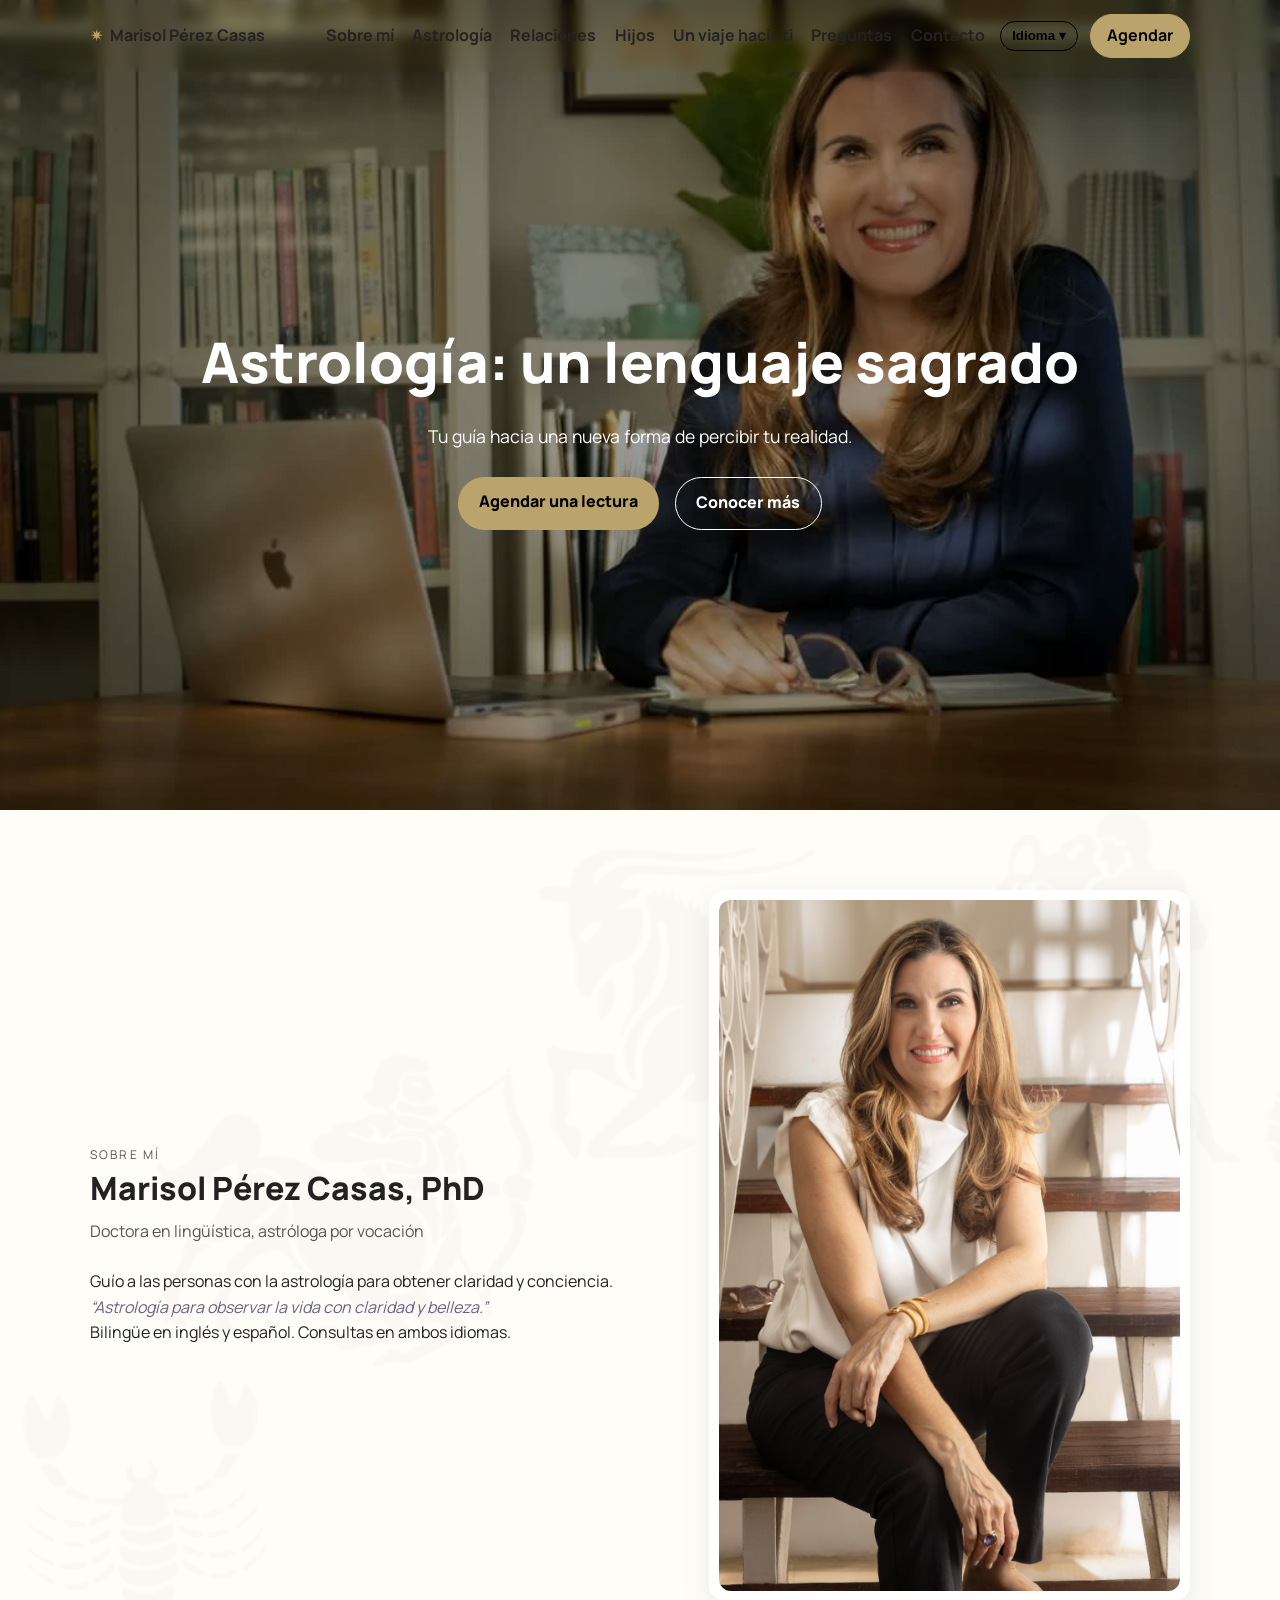
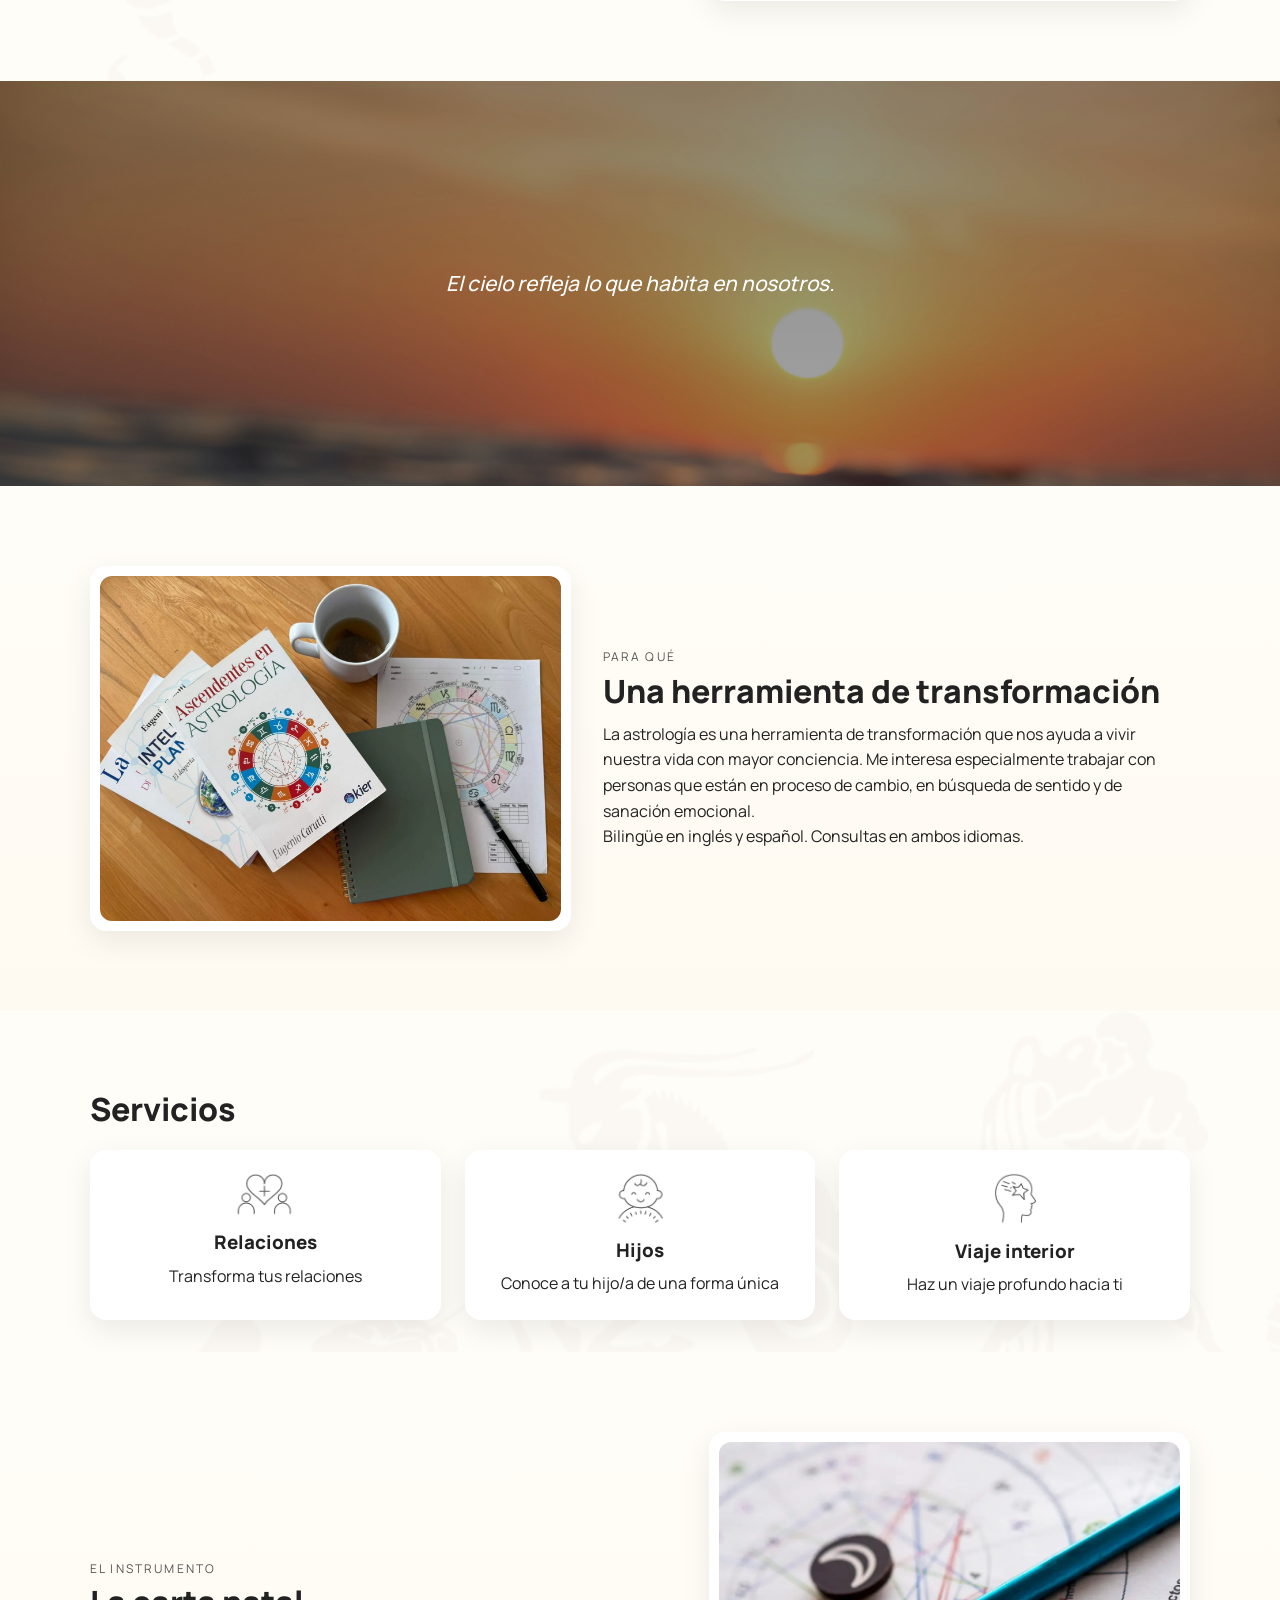
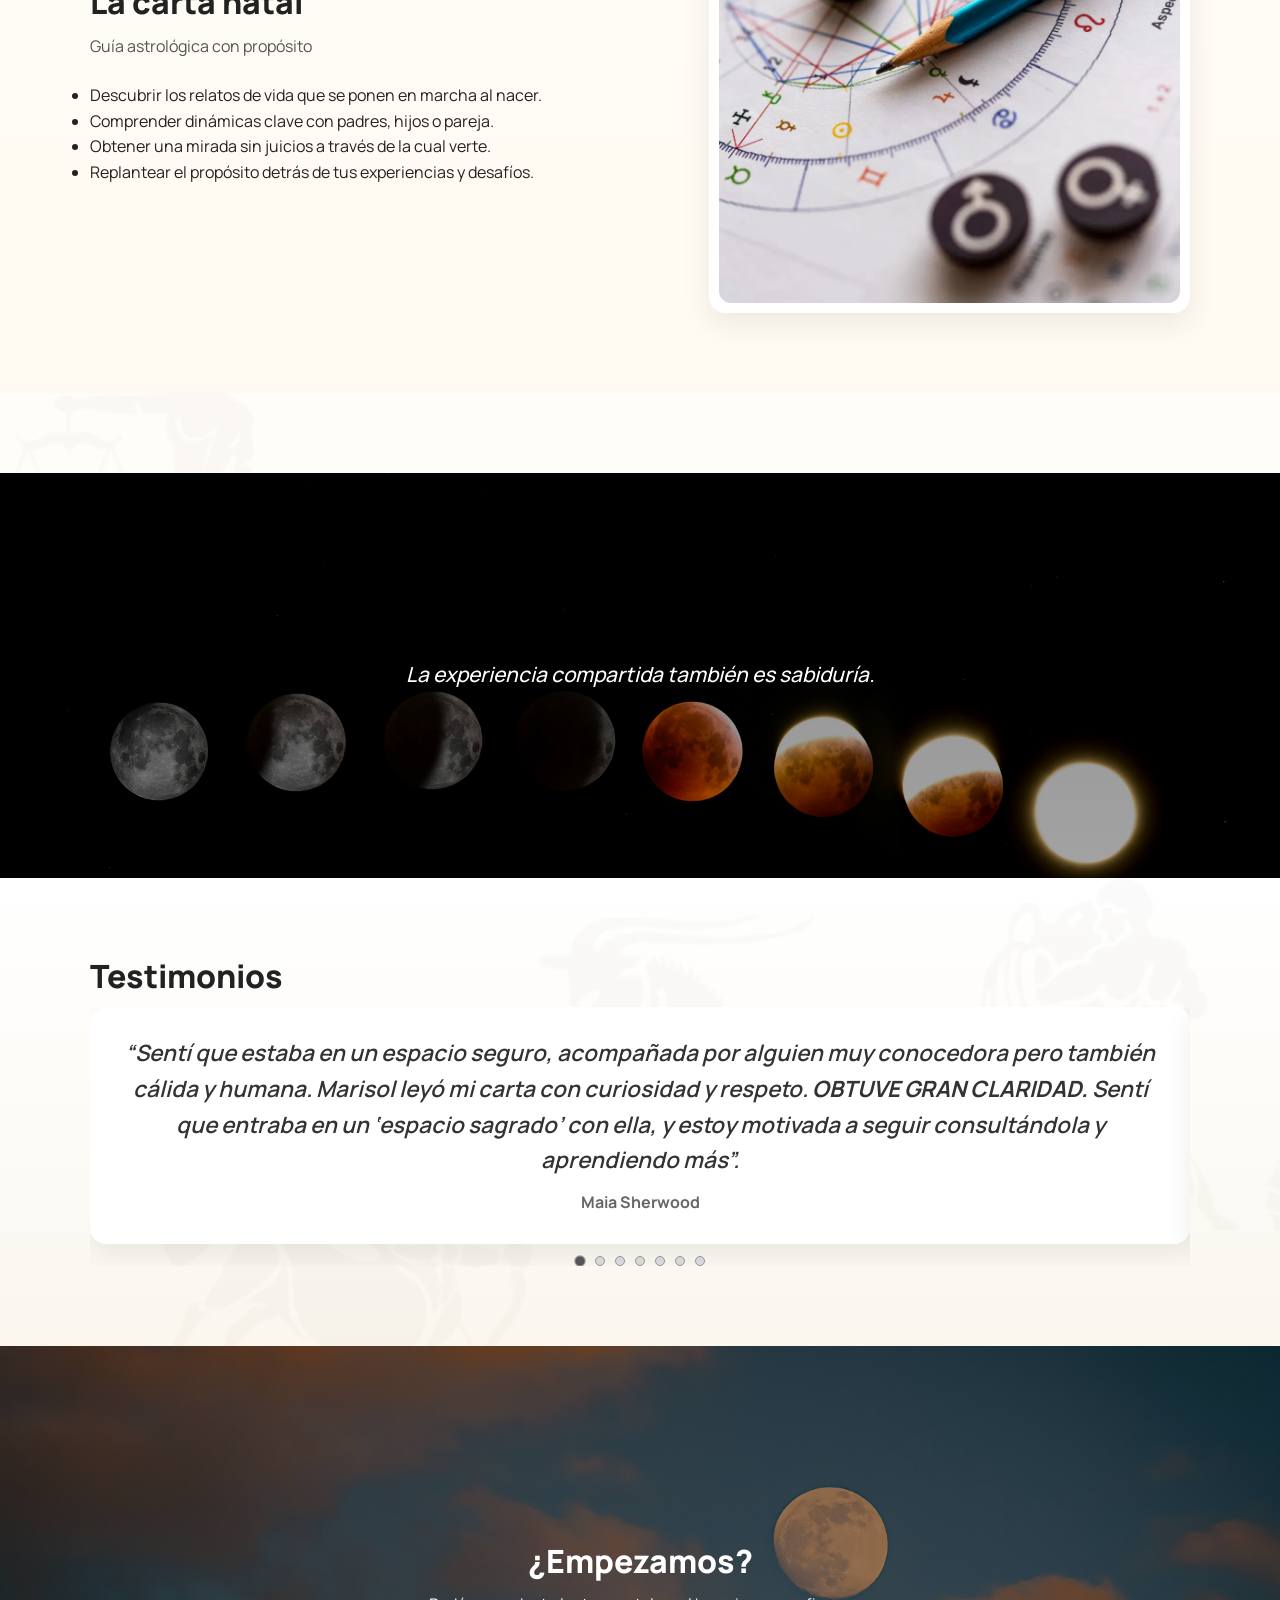
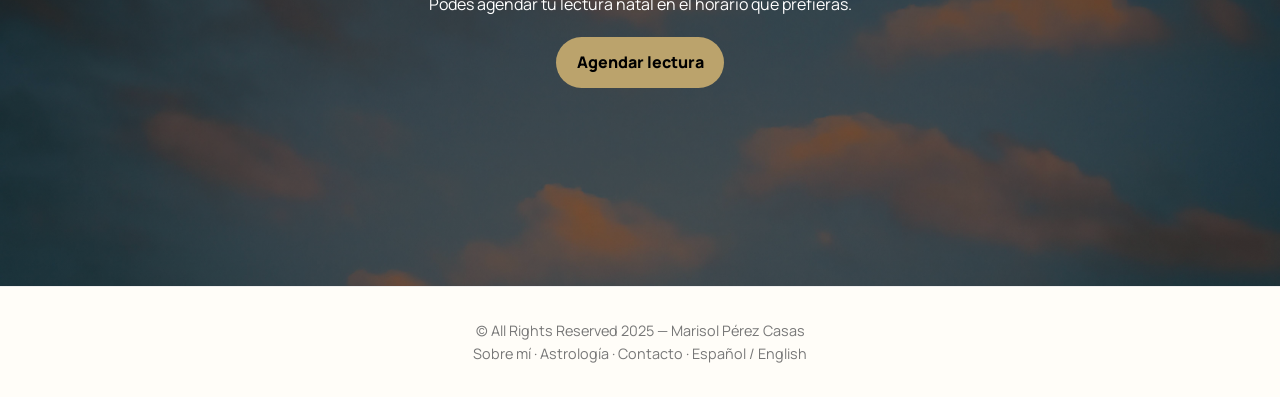
==== index.html @ aec92a7c "prueba 4" ====
<!doctype html>
<html lang="es">
<head>
  <meta charset="utf-8" />
  <meta name="viewport" content="width=device-width, initial-scale=1" />
  <title>Marisol Pérez Casas — Astrología</title>
  <meta name="description" content="Astrología: un lenguaje sagrado. Tu guía hacia una nueva forma de percibir tu realidad." />
  <link rel="preconnect" href="https://fonts.gstatic.com" crossorigin>
  <link href="https://fonts.googleapis.com/css2?family=Manrope:wght@400;600;700;800&display=swap" rel="stylesheet">
  <link rel="stylesheet" href="styles.css">
</head>

<body>
  <!-- HEADER -->
  <header class="site-header on-dark" id="site-header">
    <div class="wrap bar">
      <a class="brand" href="#inicio"><span class="mark">✷</span>Marisol Pérez Casas</a>
      <nav class="site-nav" aria-label="Principal">
        <a href="#sobre-mi">Sobre mí</a>
        <a href="#servicios">Astrología</a>
        <a href="#relaciones">Relaciones</a>
        <a href="#hijos">Hijos</a>
        <a href="#viaje">Un viaje hacia ti</a>
        <a href="faqs.html">Preguntas</a>
        <a href="#cta">Contacto</a>
        <div class="lang">
          <button class="lang-btn" aria-haspopup="true" aria-expanded="false">Idioma ▾</button>
          <div class="lang-menu" role="menu">
            <a role="menuitem" href="#">Español</a>
            <a role="menuitem" href="#">English</a>
          </div>
        </div>
        <a class="btn" href="#cta">Agendar</a>
      </nav>
      <button class="nav-toggle" aria-label="Abrir menú" aria-expanded="false">☰</button>
    </div>
  </header>

  <main id="inicio">
    <!-- HERO -->
    <section class="hero" id="hero" aria-label="Astrología: un lenguaje sagrado">
      <video autoplay muted loop playsinline preload="auto" poster="Foto-1.webp" id="hero-video">
        <source src="video-en-website.mp4" type="video/mp4">
        <img src="Foto-1.webp" alt="Astrología: un lenguaje sagrado">
      </video>
      <div class="hero-content">
        <h1>Astrología: un lenguaje sagrado</h1>
        <p class="lead">Tu guía hacia una nueva forma de percibir tu realidad.</p>
        <div class="cta-row">
          <a class="btn btn-primary" href="#cta">Agendar una lectura</a>
          <a class="btn btn-ghost" href="#sobre-mi">Conocer más</a>
        </div>
      </div>
    </section>

    <!-- SOBRE MÍ (con mosaico sutil) -->
    <section id="sobre-mi" class="mosaic">
      <div class="wrap about-grid">
        <div>
          <p class="eyebrow">Sobre mí</p>
          <h2 class="section-title">Marisol Pérez Casas, PhD</h2>
          <p class="section-sub">Doctora en lingüística, astróloga por vocación</p>
          <p>Guío a las personas con la astrología para obtener claridad y conciencia.</p>
          <p class="quote">“Astrología para observar la vida con claridad y belleza.”</p>
          <p>Bilingüe en inglés y español. Consultas en ambos idiomas.</p>
        </div>
        <figure class="frame">
          <img src="MarisolPérez-7002.jpg" alt="Marisol Pérez Casas" />
        </figure>
      </div>
    </section>

    <!-- BANDA NATURAL (parallax) -->
    <section class="band band-playa" aria-label="El cielo refleja lo que habita en nosotros">
      <div class="band-inner">
        <p>El cielo refleja lo que habita en nosotros.</p>
      </div>
    </section>

    <!-- UNA HERRAMIENTA DE TRANSFORMACIÓN (foto izq con marco, sin mosaico en esta sección) -->
    <section class="transformacion">
      <div class="wrap about-grid about-grid--invert">
        <figure class="frame">
          <img src="libros carutti.webp" alt="Libros de astrología y taza de café" />
        </figure>
        <div>
          <p class="eyebrow">Para qué</p>
          <h2 class="section-title">Una herramienta de transformación</h2>
          <p>La astrología es una herramienta de transformación que nos ayuda a vivir nuestra vida con mayor conciencia. Me interesa especialmente trabajar con personas que están en proceso de cambio, en búsqueda de sentido y de sanación emocional.</p>
          <p>Bilingüe en inglés y español. Consultas en ambos idiomas.</p>
        </div>
      </div>
    </section>

    <!-- SERVICIOS (con mosaico sutil) -->
    <section id="servicios" class="mosaic">
      <div class="wrap">
        <h2 class="section-title">Servicios</h2>
        <div class="services-grid">
          <article id="relaciones" class="service card">
            <img src="Relationships.png" alt="Ícono Relaciones">
            <h3>Relaciones</h3>
            <p>Transforma tus relaciones</p>
          </article>
          <article id="hijos" class="service card">
            <img src="Children.png" alt="Ícono Hijos">
            <h3>Hijos</h3>
            <p>Conoce a tu hijo/a de una forma única</p>
          </article>
          <article id="viaje" class="service card">
            <img src="A Journey Within.png" alt="Ícono Viaje interior">
            <h3>Viaje interior</h3>
            <p>Haz un viaje profundo hacia ti</p>
          </article>
        </div>

        <div class="natal">
          <div>
            <p class="eyebrow">el instrumento</p>
            <h3 class="section-title">La carta natal</h3>
            <p class="section-sub">Guía astrológica con propósito</p>
            <ul>
              <li>Descubrir los relatos de vida que se ponen en marcha al nacer.</li>
              <li>Comprender dinámicas clave con padres, hijos o pareja.</li>
              <li>Obtener una mirada sin juicios a través de la cual verte.</li>
              <li>Replantear el propósito detrás de tus experiencias y desafíos.</li>
            </ul>
          </div>
          <figure class="frame"><img src="carta-natal.jpg" alt="Carta natal" /></figure>
        </div>
      </div>
    </section>

    <!-- BANDA LUNAR (parallax) -->
    <section class="band band-luna" aria-label="La experiencia compartida también es sabiduría">
      <div class="band-inner">
        <p>La experiencia compartida también es sabiduría.</p>
      </div>
    </section>

    <!-- TESTIMONIOS (con mosaico) -->
    <section class="testimonials mosaic" id="testimonios" aria-label="Testimonios">
      <div class="wrap">
        <h2 class="section-title">Testimonios</h2>

        <div class="t-carousel" role="region" aria-roledescription="carrusel" aria-label="Opiniones de clientes">
          <div class="t-track" id="t-track">
            <article class="t-slide card"><blockquote>“Sentí que estaba en un espacio seguro, acompañada por alguien muy conocedora pero también cálida y humana. Marisol leyó mi carta con curiosidad y respeto. <strong>OBTUVE GRAN CLARIDAD.</strong> Sentí que entraba en un ‘espacio sagrado’ con ella, y estoy motivada a seguir consultándola y aprendiendo más”.</blockquote><cite>Maia Sherwood</cite></article>
            <article class="t-slide card"><blockquote>“Aunque no era mi primera lectura, siento que esta vez <strong>APRENDÍ MUCHO MÁS</strong> y pude hacer preguntas, que Marisol respondió con detalle. Siento que obtuve una mejor comprensión de mí misma”.</blockquote><cite>Irene Lulo</cite></article>
            <article class="t-slide card"><blockquote>“Explicó todo tan bien. <strong>AHORA MUCHAS DE MIS EXPERIENCIAS PASADAS TIENEN SENTIDO.</strong> Fue una revelación”.</blockquote><cite>Roberto Rodríguez</cite></article>
            <article class="t-slide card"><blockquote>“Marisol estuvo atenta y enfocada en todo momento. Su lectura resonó con mis experiencias pasadas y presentes. Se sintió precisa y directa. <strong>SU LECTURA FUE CLARA.</strong> Explicó impactos planetarios con claridad y, si necesitaba más, me lo ofrecía sin dudar”.</blockquote><cite>Anna Kaganiec</cite></article>
            <article class="t-slide card"><blockquote>“Marisol me hizo sentir muy cómodo. Explicó cada parte de la carta y el significado de cada posición con detalle. <strong>VER MIS RELACIONES REFLEJADAS EN LA CARTA FUE FASCINANTE.</strong>”</blockquote><cite>Juan Fernández</cite></article>
            <article class="t-slide card"><blockquote>“Los mensajes fueron <strong>INCREÍBLEMENTE PRECISOS</strong>, y sentí que Marisol realmente comprendió mi personalidad, fortalezas y desafíos”.</blockquote><cite>Daniel Chardón</cite></article>
            <article class="t-slide card"><blockquote>“Mi parte favorita de la lectura fue darme cuenta de que soy quien soy y que <strong>SOY TAL COMO DEBO SER</strong>”.</blockquote><cite>Angélica Bevilacqua</cite></article>
          </div>

          <div class="t-dots" id="t-dots" role="tablist" aria-label="Seleccionar testimonio">
            <button class="t-dot" aria-label="Testimonio 1" aria-selected="true"></button>
            <button class="t-dot" aria-label="Testimonio 2"></button>
            <button class="t-dot" aria-label="Testimonio 3"></button>
            <button class="t-dot" aria-label="Testimonio 4"></button>
            <button class="t-dot" aria-label="Testimonio 5"></button>
            <button class="t-dot" aria-label="Testimonio 6"></button>
            <button class="t-dot" aria-label="Testimonio 7"></button>
          </div>
        </div>
      </div>
    </section>

    <!-- CTA FINAL (misma altura que las bandas) -->
    <section id="cta" class="cta cta-bg" aria-label="Agendar lectura">
      <div class="cta-overlay" aria-hidden="true"></div>
      <div class="wrap cta-wrap">
        <div class="cta-content">
          <h2 class="section-title on-dark">¿Empezamos?</h2>
          <p class="on-dark">Podés agendar tu lectura natal en el horario que prefieras.</p>
          <a class="btn btn-primary" href="#">Agendar lectura</a>
        </div>
      </div>
    </section>
  </main>

  <footer>
    <div class="wrap">
      <p>© All Rights Reserved 2025 — Marisol Pérez Casas</p>
      <p>Sobre mí · Astrología · Contacto · Español / English</p>
    </div>
  </footer>

  <script src="app.js" defer></script>
</body>
</html>
---- styles.css ----
:root{
  --bg:#fffdf8; --ink:#222; --muted:#555; --accent:#bba36c; --deep:#0e0e16;
  --card:#fff; --shadow:0 10px 30px rgba(0,0,0,.08); --radius:16px;
}
*{box-sizing:border-box;margin:0;padding:0}
html{scroll-behavior:smooth}
body{font-family:Manrope,system-ui,sans-serif;background:var(--bg);color:var(--ink);line-height:1.6}
img{max-width:100%;height:auto;display:block}
.wrap{width:min(1100px,92%);margin-inline:auto}

/* HEADER */
.site-header{position:fixed;inset:0 0 auto;z-index:30;backdrop-filter:saturate(140%) blur(6px);transition:color .2s ease}
.bar{display:flex;justify-content:space-between;align-items:center;padding:14px 0}
.brand{font-weight:700;text-decoration:none;display:flex;align-items:center;gap:.4rem}
.mark{color:var(--accent)}
.site-nav{display:flex;align-items:center;gap:12px}
.site-nav a{font-weight:700;text-decoration:none;padding:.3rem .2rem;border-radius:6px}
.site-nav .btn{border:1px solid var(--accent);padding:.5rem 1rem;border-radius:999px}
.nav-toggle{display:none}

/* Header color modes */
.site-header.on-dark .brand,
.site-header.on-dark .site-nav a{color:#fff}
.site-header.on-dark .site-nav .btn{border-color:#fff;color:#000;background:#fff}
.site-header:not(.on-dark) .brand,
.site-header:not(.on-dark) .site-nav a{color:var(--ink)}
.site-header:not(.on-dark) .site-nav .btn{border-color:var(--accent);color:#000;background:var(--accent)}

/* Idioma dropdown */
.lang{position:relative}
.lang-btn{background:transparent;border:1px solid currentColor;border-radius:999px;padding:.4rem .7rem;font-weight:700;cursor:pointer}
.lang-menu{position:absolute;right:0;top:calc(100% + 6px);background:var(--card);box-shadow:var(--shadow);border-radius:10px;padding:6px;display:none}
.lang-menu.open{display:block}
.lang-menu a{display:block;padding:.45rem .7rem;color:inherit;white-space:nowrap;text-decoration:none}

/* HERO */
.hero{position:relative;min-height:90vh;display:flex;align-items:center;justify-content:center;color:#fff;text-align:center}
.hero video{position:absolute;inset:0;width:100%;height:100%;object-fit:cover;z-index:-1;filter:brightness(.6);background:#000}
.hero-content{padding:110px 1rem 60px}
h1{
  font-family: Manrope, system-ui, sans-serif;
  font-weight: 800;
  font-size: clamp(2rem,4vw + 1rem,3.5rem);
  line-height: 1.14;
  margin-bottom: .5em;
}
.lead{font-size:1.1rem;max-width:45ch;margin-inline:auto;margin-bottom:1.5em}
.cta-row{display:flex;gap:1rem;justify-content:center;flex-wrap:wrap}
.btn{display:inline-block;padding:.8rem 1.3rem;border-radius:999px;text-decoration:none;font-weight:800;transition:transform .2s}
.btn-primary{background:var(--accent);color:#000}
.btn-ghost{border:1px solid #fff;color:#fff}
.btn:hover{transform:translateY(-2px)}

/* SECCIONES */
section{padding:80px 0}
.section-title{
  font-family: Manrope, system-ui, sans-serif;
  font-weight: 800;
  font-size: 2rem;
  line-height: 1.14;
  margin-bottom: .4em;
}
.section-sub{color:var(--muted);margin-bottom:1.5em}
.quote{font-style:italic;color:#6c6284}
/* Pretítulo (eyebrow) */
.eyebrow{font-size:12px; letter-spacing:.18em; text-transform:uppercase; color:var(--muted); margin:0 0 6px}


/* GRIDS */
.about-grid{display:grid;grid-template-columns:1.1fr .9fr;gap:2rem;align-items:center}
.about-grid--invert{grid-template-columns:.9fr 1.1fr}

/* FRAME */
.frame{background:var(--card);border-radius:var(--radius);box-shadow:var(--shadow);padding:10px}
.frame img{border-radius:12px}

/* MOSAICO (fondos beige) */
.mosaic{position:relative}
.mosaic::before{
  content:""; position:absolute; inset:0; z-index:0;
  background-image:url("./logo-astro1.png?v=1");  /* <- ruta explícita + cache-buster */
  background-repeat:repeat;
  background-size:1800px auto;
  opacity:.02;
  pointer-events:none;
}
.mosaic > *{ position:relative; z-index:1; }

/* BANDAS NATURALES (parallax) */
.band{position:relative;padding:0;overflow:hidden;min-height:45vh}
.band .band-inner{
  position:relative;z-index:2;text-align:center;color:#fff;
  display:grid;place-items:center;min-height:45vh;padding:0 1rem;
  font-family:Manrope,serif;font-size:1.3rem;
  font-style: italic;
  font-weight: 500;
}
.band::before{
  content:"";position:absolute;inset:0;z-index:0;
  background-size:cover;
  background-position:center var(--band-pos, 0%);
  filter:brightness(.85);
}
.band::after{
  content:"";position:absolute;inset:0;z-index:1;
  background:linear-gradient(180deg,rgba(0,0,0,.35),rgba(0,0,0,.25));
}
.band-playa::before{background-image:url("./playa-atardecer-con-sol.jpg?v=1");}
.band-luna::before{background-image:url("./ciclo-lunar.jpg?v=1");}

/* TRANSFORMACIÓN */
.transformacion{background:linear-gradient(180deg,#fffdf8,#fffaf1)}

/* SERVICIOS */
.services-grid{display:grid;grid-template-columns:repeat(auto-fit,minmax(240px,1fr));gap:24px;margin-top:22px}
.card{background:var(--card);border-radius:var(--radius);box-shadow:var(--shadow);padding:22px}
.service{text-align:center}
.service img{width:70px;margin-inline:auto;margin-bottom:10px;opacity:.95}
.service h3{
  font-family: Manrope, system-ui, sans-serif;
  font-weight: 800;
  margin-bottom: .35rem;
}

/* CARTA NATAL */
.natal{
  position: relative;
  z-index: 1;
  display: grid;
  grid-template-columns: 1.1fr .9fr;
  gap: 2rem;
  align-items: center;
  padding: 80px 0;
  margin-top: 32px;
}
.natal::before{
  content:"";
  position:absolute; top:0; bottom:0; left:50%;
  width:100vw; transform:translateX(-50%);
  background:linear-gradient(180deg,#fffdf8,#fffaf1);
  z-index:-1;
}
.natal .frame{background:var(--card);border-radius:var(--radius);box-shadow:var(--shadow);padding:10px}
.natal .frame img{border-radius:12px}

/* TESTIMONIOS */
.testimonials{background:linear-gradient(180deg,#fff,#faf7ef)}
.t-carousel{position:relative; overflow:hidden;}
.t-track{display:flex; transform:translateX(0); transition:transform .5s ease;}
.t-slide{flex:0 0 100%; padding:28px}
.t-slide blockquote{
  font-family: Manrope, system-ui, sans-serif;
  font-weight: 600;                  /* 600 para lectura cómoda; si querés 800, cambiá aquí */
  font-size: clamp(1rem, 1.2vw + .8rem, 1.4rem);
  line-height: 1.6;
  color: #333;
  text-align: center;
  margin-bottom: 12px;
  font-style: italic;
}
.t-slide cite{display:block;text-align:center;color:#666;font-style:normal;font-weight:700}
.t-dots{display:flex;justify-content:center;gap:10px;margin-top:12px}
.t-dot{width:10px;height:10px;border-radius:50%;border:1px solid #999;background:#ddd;cursor:pointer;transition:transform .2s, background .2s}
.t-dot[aria-selected="true"]{background:#555;transform:scale(1.15)}

/* CTA (fondo) */
.cta{position:relative;padding:0}
.cta.cta-bg{
  background:url("./luna-atardecer.jpg?v=1") center/cover no-repeat; /* <- ruta + cache */
  min-height:60vh;
}
.cta-overlay{position:absolute;inset:0;background:linear-gradient(180deg,rgba(0,0,0,.45),rgba(0,0,0,.35));z-index:0}
.cta-wrap{position:relative;z-index:1;display:grid;place-items:center;min-height:60vh}
.cta-content{text-align:center}
.cta-content .btn{margin-top:1.2rem}
.on-dark{color:#fff}

/* FOOTER */
footer{padding:2rem 0;border-top:1px solid #eee;text-align:center;color:#777;font-size:.9rem}

/* RESPONSIVE */
@media (max-width:850px){
  .about-grid,.about-grid--invert,.natal{grid-template-columns:1fr}
  .site-nav{display:none;position:absolute;right:4%;top:60px;background:var(--card);box-shadow:var(--shadow);border-radius:12px;padding:10px;flex-direction:column}
  .site-nav.open{display:flex}
  .nav-toggle{display:inline-block;background:transparent;border:0;font-size:24px;color:inherit}
}
@media (min-width:851px){ .nav-toggle{display:none} }
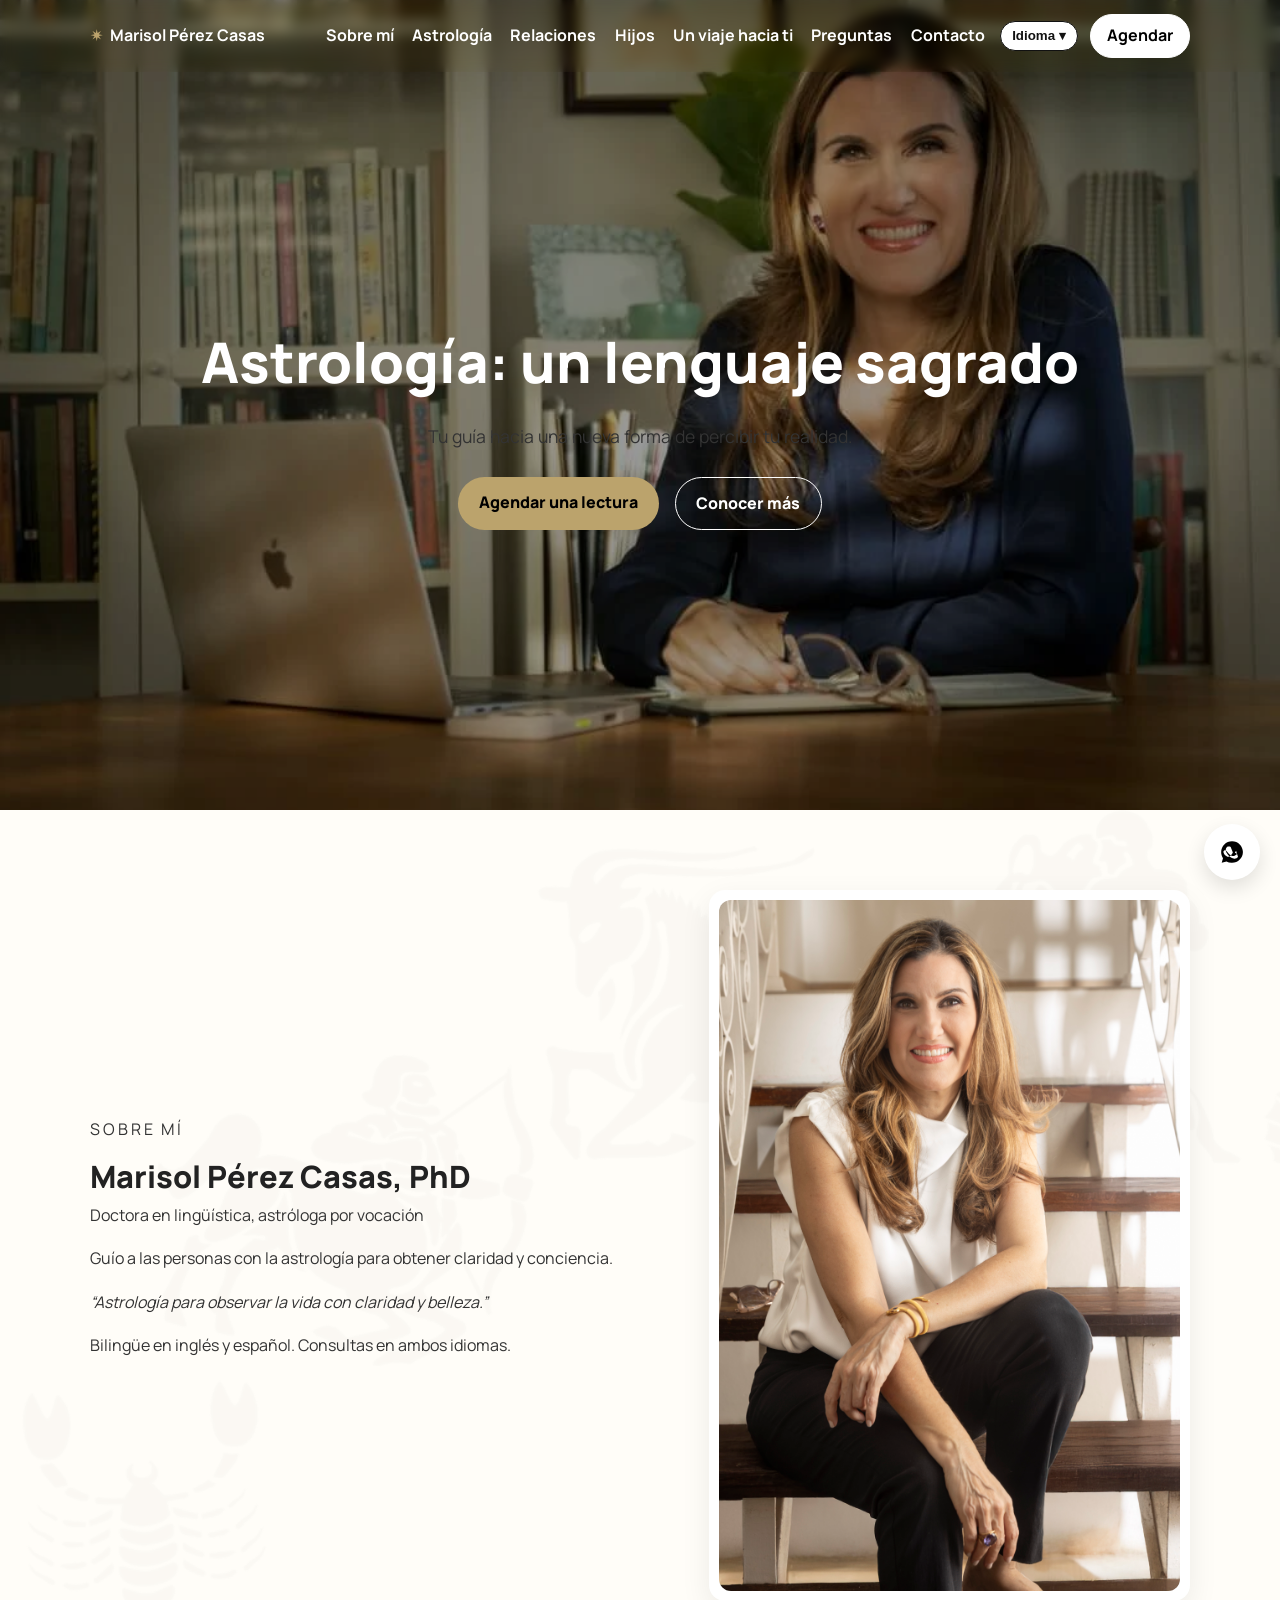
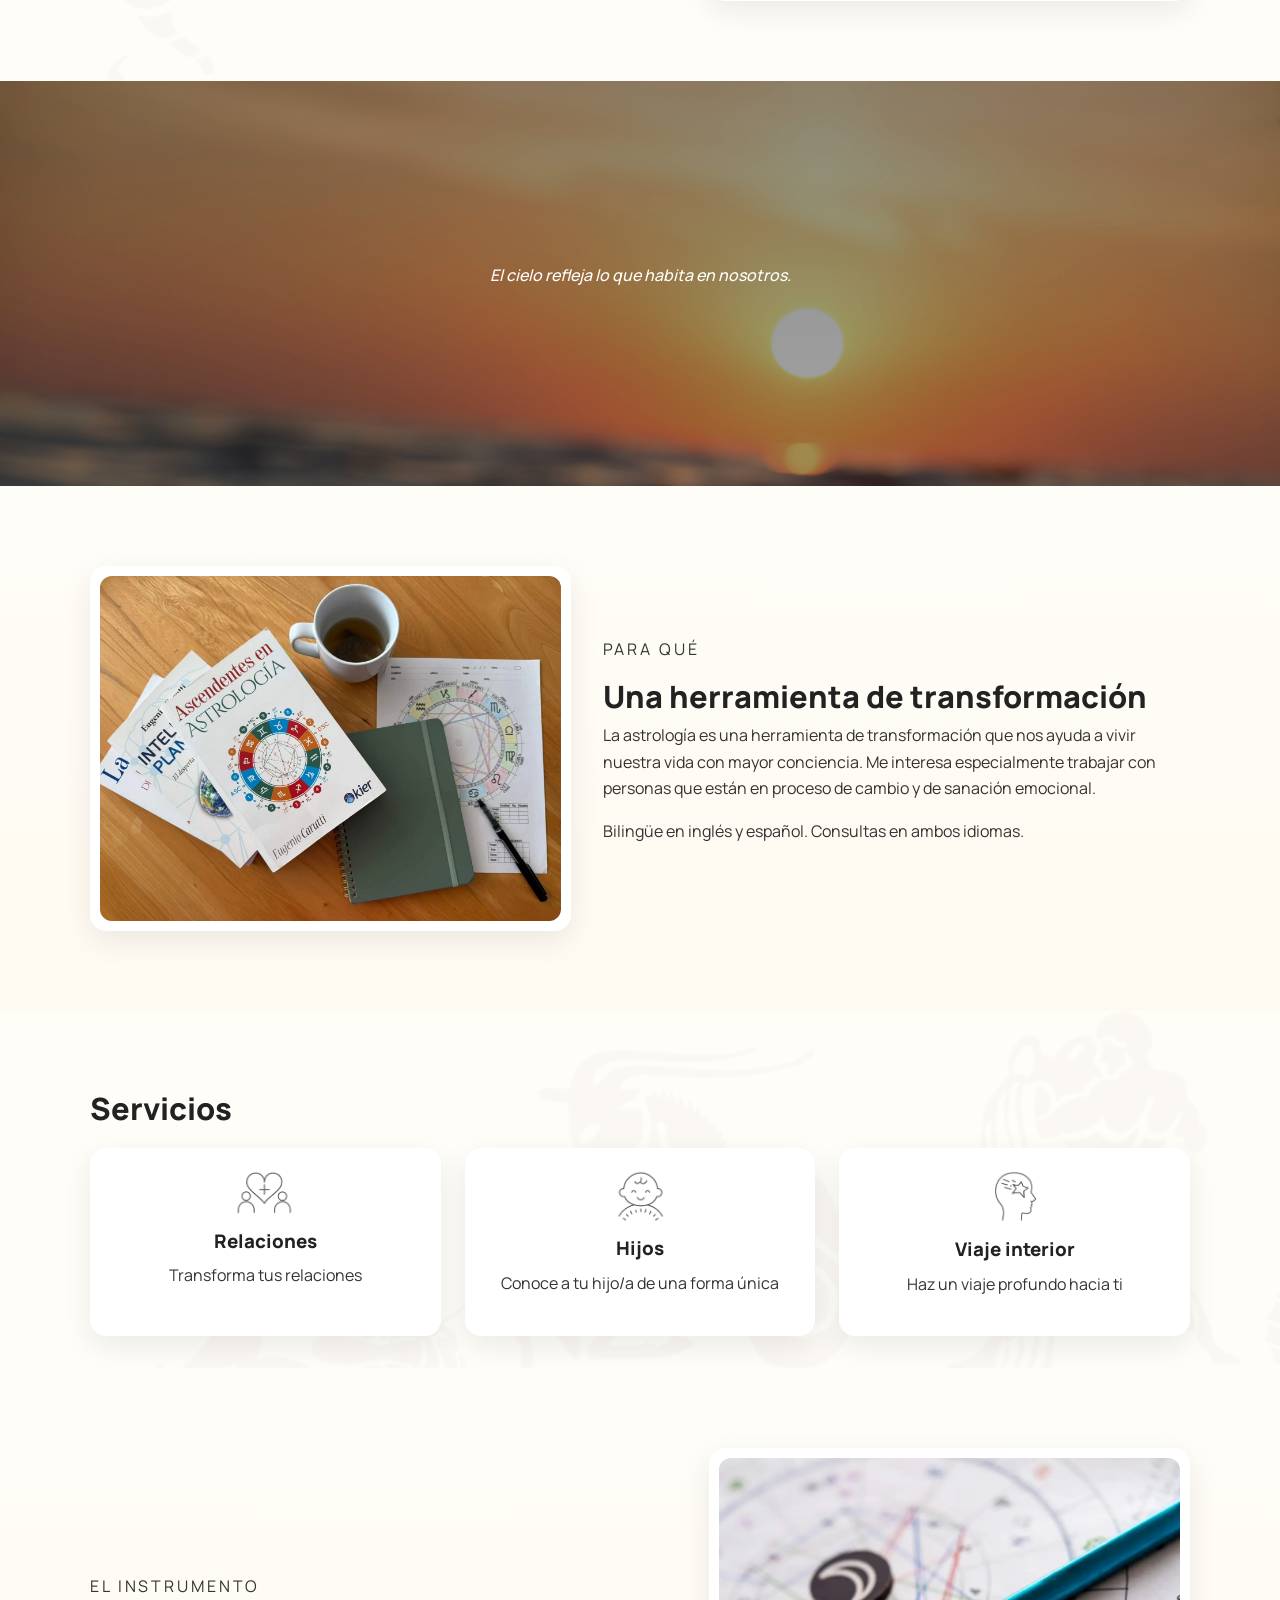
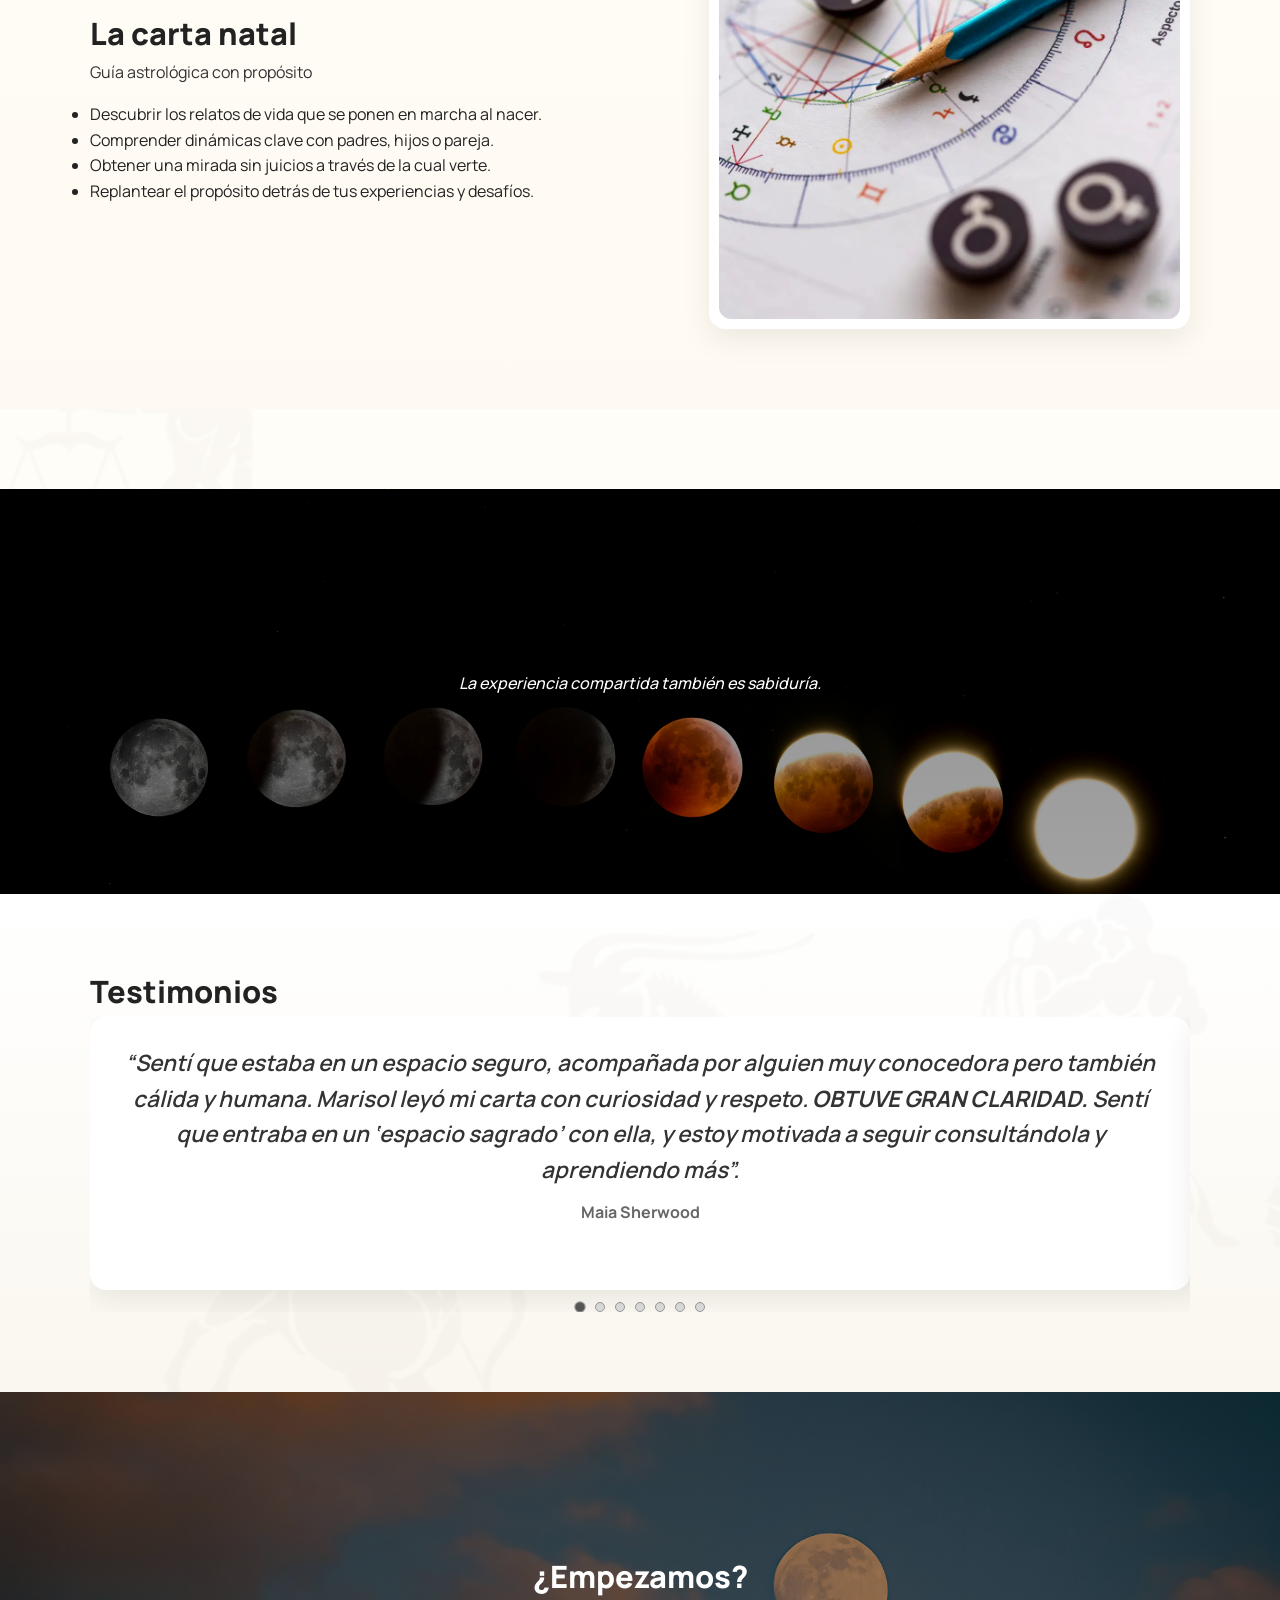
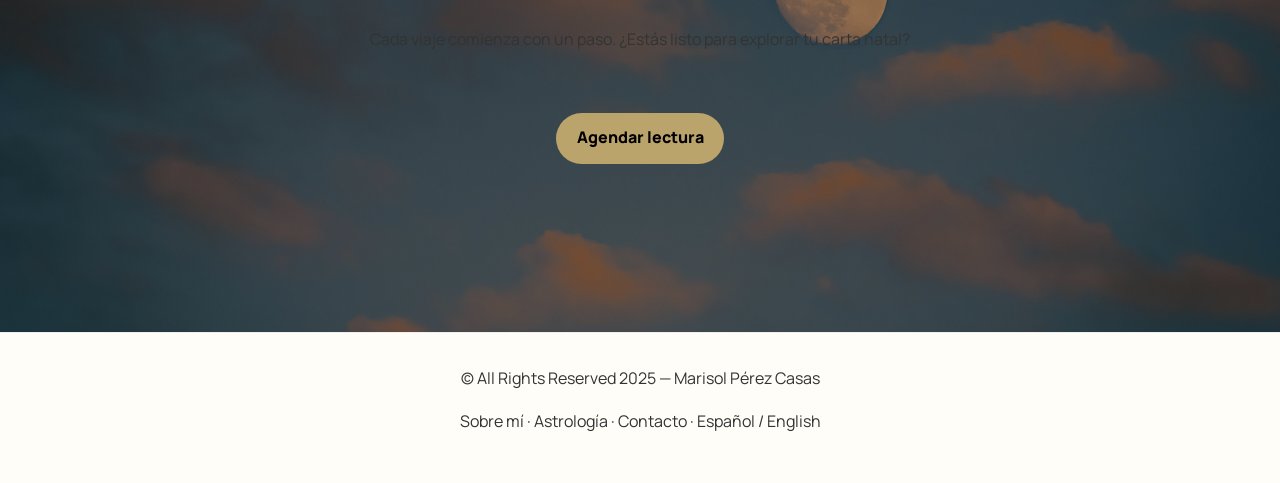
==== commit abf8d865: "Add files via upload" ====
--- a/index.html
+++ b/index.html
@@ -1,5 +1,5 @@
 <!doctype html>
-<html lang="es">
+<html lang="es" class="no-js">
 <head>
   <meta charset="utf-8" />
   <meta name="viewport" content="width=device-width, initial-scale=1" />
@@ -16,21 +16,42 @@
     <div class="wrap bar">
       <a class="brand" href="#inicio"><span class="mark">✷</span>Marisol Pérez Casas</a>
       <nav class="site-nav" aria-label="Principal">
-        <a href="#sobre-mi">Sobre mí</a>
-        <a href="#servicios">Astrología</a>
-        <a href="#relaciones">Relaciones</a>
-        <a href="#hijos">Hijos</a>
-        <a href="#viaje">Un viaje hacia ti</a>
-        <a href="faqs.html">Preguntas</a>
-        <a href="#cta">Contacto</a>
-        <div class="lang">
-          <button class="lang-btn" aria-haspopup="true" aria-expanded="false">Idioma ▾</button>
+        <!-- NAV (bilingüe) -->
+        <a class="i18n" data-lang="es" href="sobre-mi.html">Sobre mí</a>
+        <a class="i18n" data-lang="en" href="sobre-mi.html">About me</a>
+
+        <a class="i18n" data-lang="es" href="astrologia.html">Astrología</a>
+        <a class="i18n" data-lang="en" href="astrologia.html">Astrology</a>
+
+        <a class="i18n" data-lang="es" href="relaciones.html">Relaciones</a>
+        <a class="i18n" data-lang="en" href="relaciones.html">Relationships</a>
+
+        <a class="i18n" data-lang="es" href="hijos.html">Hijos</a>
+        <a class="i18n" data-lang="en" href="hijos.html">Children</a>
+
+        <a class="i18n" data-lang="es" href="viaje.html">Un viaje hacia ti</a>
+        <a class="i18n" data-lang="en" href="viaje.html">A journey within</a>
+
+        <a class="i18n" data-lang="es" href="faqs.html">Preguntas</a>
+        <a class="i18n" data-lang="en" href="faqs.html">FAQs</a>
+
+        <a class="i18n" data-lang="es" href="contacto.html">Contacto</a>
+        <a class="i18n" data-lang="en" href="contacto.html">Contact</a>
+
+        <!-- Selector de idioma -->
+        <div class="lang lang--fixed">
+          <button class="lang-btn" aria-haspopup="true" aria-expanded="false">
+            <span class="i18n" data-lang="es">Idioma ▾</span>
+            <span class="i18n" data-lang="en">Language ▾</span>
+          </button>
           <div class="lang-menu" role="menu">
-            <a role="menuitem" href="#">Español</a>
-            <a role="menuitem" href="#">English</a>
-          </div>
-        </div>
-        <a class="btn" href="#cta">Agendar</a>
+            <a role="menuitem" data-setlang="es" href="#">🇵🇷 Español</a>
+            <a role="menuitem" data-setlang="en" href="#">🇺🇸 English</a>
+          </div>
+        </div>
+
+        <a class="btn i18n" data-lang="es" href="#cta">Agendar</a>
+        <a class="btn i18n" data-lang="en" href="#cta">Book</a>
       </nav>
       <button class="nav-toggle" aria-label="Abrir menú" aria-expanded="false">☰</button>
     </div>
@@ -44,11 +65,18 @@
         <img src="Foto-1.webp" alt="Astrología: un lenguaje sagrado">
       </video>
       <div class="hero-content">
-        <h1>Astrología: un lenguaje sagrado</h1>
-        <p class="lead">Tu guía hacia una nueva forma de percibir tu realidad.</p>
+        <h1 class="i18n" data-lang="es">Astrología: un lenguaje sagrado</h1>
+        <h1 class="i18n" data-lang="en">Astrology is a Sacred Language</h1>
+
+        <p class="lead i18n" data-lang="es">Tu guía hacia una nueva forma de percibir tu realidad.</p>
+        <p class="lead i18n" data-lang="en">Guiding you toward a new way of perceiving your reality.</p>
+
         <div class="cta-row">
-          <a class="btn btn-primary" href="#cta">Agendar una lectura</a>
-          <a class="btn btn-ghost" href="#sobre-mi">Conocer más</a>
+          <a class="btn btn-primary i18n" data-lang="es" href="#cta">Agendar una lectura</a>
+          <a class="btn btn-primary i18n" data-lang="en" href="#cta">Book a reading</a>
+
+          <a class="btn btn-ghost i18n" data-lang="es" href="#sobre-mi">Conocer más</a>
+          <a class="btn btn-ghost i18n" data-lang="en" href="#sobre-mi">Learn more</a>
         </div>
       </div>
     </section>
@@ -57,12 +85,23 @@
     <section id="sobre-mi" class="mosaic">
       <div class="wrap about-grid">
         <div>
-          <p class="eyebrow">Sobre mí</p>
-          <h2 class="section-title">Marisol Pérez Casas, PhD</h2>
-          <p class="section-sub">Doctora en lingüística, astróloga por vocación</p>
-          <p>Guío a las personas con la astrología para obtener claridad y conciencia.</p>
-          <p class="quote">“Astrología para observar la vida con claridad y belleza.”</p>
-          <p>Bilingüe en inglés y español. Consultas en ambos idiomas.</p>
+          <p class="eyebrow i18n" data-lang="es">Sobre mí</p>
+          <p class="eyebrow i18n" data-lang="en">About me</p>
+
+          <h2 class="section-title i18n" data-lang="es">Marisol Pérez Casas, PhD</h2>
+          <h2 class="section-title i18n" data-lang="en">Marisol Pérez-Casas, PhD</h2>
+
+          <p class="section-sub i18n" data-lang="es">Doctora en lingüística, astróloga por vocación</p>
+          <p class="section-sub i18n" data-lang="en">Doctor in Linguistics, Astrologer by Vocation</p>
+
+          <p class="i18n" data-lang="es">Guío a las personas con la astrología para obtener claridad y conciencia.</p>
+          <p class="i18n" data-lang="en">I guide people to find clarity and awareness through astrology.</p>
+
+          <p class="quote i18n" data-lang="es">“Astrología para observar la vida con claridad y belleza.”</p>
+          <p class="quote i18n" data-lang="en">“Astrology to observe life with clarity and beauty.”</p>
+
+          <p class="i18n" data-lang="es">Bilingüe en inglés y español. Consultas en ambos idiomas.</p>
+          <p class="i18n" data-lang="en">I am fully bilingual in English and Spanish and consult in both languages.</p>
         </div>
         <figure class="frame">
           <img src="MarisolPérez-7002.jpg" alt="Marisol Pérez Casas" />
@@ -71,23 +110,31 @@
     </section>
 
     <!-- BANDA NATURAL (parallax) -->
-    <section class="band band-playa" aria-label="El cielo refleja lo que habita en nosotros">
+    <section class="band band-playa" aria-label="Frase">
       <div class="band-inner">
-        <p>El cielo refleja lo que habita en nosotros.</p>
-      </div>
-    </section>
-
-    <!-- UNA HERRAMIENTA DE TRANSFORMACIÓN (foto izq con marco, sin mosaico en esta sección) -->
+        <p class="i18n" data-lang="es">El cielo refleja lo que habita en nosotros.</p>
+        <p class="i18n" data-lang="en">The sky reflects what lives within us.</p>
+      </div>
+    </section>
+
+    <!-- UNA HERRAMIENTA DE TRANSFORMACIÓN -->
     <section class="transformacion">
       <div class="wrap about-grid about-grid--invert">
         <figure class="frame">
           <img src="libros carutti.webp" alt="Libros de astrología y taza de café" />
         </figure>
         <div>
-          <p class="eyebrow">Para qué</p>
-          <h2 class="section-title">Una herramienta de transformación</h2>
-          <p>La astrología es una herramienta de transformación que nos ayuda a vivir nuestra vida con mayor conciencia. Me interesa especialmente trabajar con personas que están en proceso de cambio, en búsqueda de sentido y de sanación emocional.</p>
-          <p>Bilingüe en inglés y español. Consultas en ambos idiomas.</p>
+          <p class="eyebrow i18n" data-lang="es">Para qué</p>
+          <p class="eyebrow i18n" data-lang="en">Purpose</p>
+
+          <h2 class="section-title i18n" data-lang="es">Una herramienta de transformación</h2>
+          <h2 class="section-title i18n" data-lang="en">A Tool for Transformation</h2>
+
+          <p class="i18n" data-lang="es">La astrología es una herramienta de transformación que nos ayuda a vivir nuestra vida con mayor conciencia. Me interesa especialmente trabajar con personas que están en proceso de cambio y de sanación emocional.</p>
+          <p class="i18n" data-lang="en">Astrology helps us live our lives with greater awareness and presence. I am especially interested in working with people who are in the process of change and emotional healing.</p>
+
+          <p class="i18n" data-lang="es">Bilingüe en inglés y español. Consultas en ambos idiomas.</p>
+          <p class="i18n" data-lang="en">I am fully bilingual in English and Spanish and consult in both languages.</p>
         </div>
       </div>
     </section>
@@ -95,36 +142,60 @@
     <!-- SERVICIOS (con mosaico sutil) -->
     <section id="servicios" class="mosaic">
       <div class="wrap">
-        <h2 class="section-title">Servicios</h2>
+        <h2 class="section-title i18n" data-lang="es">Servicios</h2>
+        <h2 class="section-title i18n" data-lang="en">Services</h2>
+
         <div class="services-grid">
-          <article id="relaciones" class="service card">
-            <img src="Relationships.png" alt="Ícono Relaciones">
-            <h3>Relaciones</h3>
-            <p>Transforma tus relaciones</p>
-          </article>
-          <article id="hijos" class="service card">
-            <img src="Children.png" alt="Ícono Hijos">
-            <h3>Hijos</h3>
-            <p>Conoce a tu hijo/a de una forma única</p>
-          </article>
-          <article id="viaje" class="service card">
-            <img src="A Journey Within.png" alt="Ícono Viaje interior">
-            <h3>Viaje interior</h3>
-            <p>Haz un viaje profundo hacia ti</p>
-          </article>
+          <a href="relaciones.html" id="relaciones" class="service card">
+            <img src="Relationships.png" alt="Ícono Relaciones" />
+            <h3 class="i18n" data-lang="es">Relaciones</h3>
+            <h3 class="i18n" data-lang="en">Relationships</h3>
+            <p class="i18n" data-lang="es">Transforma tus relaciones</p>
+            <p class="i18n" data-lang="en">Transform your relationships</p>
+          </a>
+
+          <a href="hijos.html" id="hijos" class="service card">
+            <img src="Children.png" alt="Ícono Hijos" />
+            <h3 class="i18n" data-lang="es">Hijos</h3>
+            <h3 class="i18n" data-lang="en">Children</h3>
+            <p class="i18n" data-lang="es">Conoce a tu hijo/a de una forma única</p>
+            <p class="i18n" data-lang="en">Get to know your child in a unique way</p>
+          </a>
+
+          <a href="viaje.html" id="viaje" class="service card">
+            <img src="A Journey Within.png" alt="Ícono Viaje interior" />
+            <h3 class="i18n" data-lang="es">Viaje interior</h3>
+            <h3 class="i18n" data-lang="en">A Journey Within</h3>
+            <p class="i18n" data-lang="es">Haz un viaje profundo hacia ti</p>
+            <p class="i18n" data-lang="en">Take a deep journey into yourself</p>
+          </a>
         </div>
 
         <div class="natal">
           <div>
-            <p class="eyebrow">el instrumento</p>
-            <h3 class="section-title">La carta natal</h3>
-            <p class="section-sub">Guía astrológica con propósito</p>
-            <ul>
+            <p class="eyebrow i18n" data-lang="es">el instrumento</p>
+            <p class="eyebrow i18n" data-lang="en">the instrument</p>
+
+            <h3 class="section-title i18n" data-lang="es">La carta natal</h3>
+            <h3 class="section-title i18n" data-lang="en">The Natal Chart</h3>
+
+            <p class="section-sub i18n" data-lang="es">Guía astrológica con propósito</p>
+            <p class="section-sub i18n" data-lang="en">Astrological Guidance with Purpose</p>
+
+            <!-- ES -->
+            <ul class="i18n" data-lang="es">
               <li>Descubrir los relatos de vida que se ponen en marcha al nacer.</li>
               <li>Comprender dinámicas clave con padres, hijos o pareja.</li>
               <li>Obtener una mirada sin juicios a través de la cual verte.</li>
               <li>Replantear el propósito detrás de tus experiencias y desafíos.</li>
             </ul>
+            <!-- EN -->
+            <ul class="i18n" data-lang="en">
+              <li>Discover the life narratives that were set in motion at your birth.</li>
+              <li>Understand key dynamics with your parents, children, or partner.</li>
+              <li>Gain a nonjudgmental lens through which to see yourself.</li>
+              <li>Reframe the purpose behind your experiences and challenges.</li>
+            </ul>
           </div>
           <figure class="frame"><img src="carta-natal.jpg" alt="Carta natal" /></figure>
         </div>
@@ -132,49 +203,63 @@
     </section>
 
     <!-- BANDA LUNAR (parallax) -->
-    <section class="band band-luna" aria-label="La experiencia compartida también es sabiduría">
+    <section class="band band-luna" aria-label="Frase">
       <div class="band-inner">
-        <p>La experiencia compartida también es sabiduría.</p>
-      </div>
-    </section>
-
-    <!-- TESTIMONIOS (con mosaico) -->
+        <p class="i18n" data-lang="es">La experiencia compartida también es sabiduría.</p>
+        <p class="i18n" data-lang="en">Shared experience is wisdom, too.</p>
+      </div>
+    </section>
+
+    <!-- TESTIMONIOS (dos carruseles, uno por idioma) -->
     <section class="testimonials mosaic" id="testimonios" aria-label="Testimonios">
       <div class="wrap">
-        <h2 class="section-title">Testimonios</h2>
-
-        <div class="t-carousel" role="region" aria-roledescription="carrusel" aria-label="Opiniones de clientes">
-          <div class="t-track" id="t-track">
+        <h2 class="section-title i18n" data-lang="es">Testimonios</h2>
+        <h2 class="section-title i18n" data-lang="en">Testimonials</h2>
+
+        <!-- ES -->
+        <div class="t-carousel i18n" data-lang="es" role="region" aria-roledescription="carrusel" aria-label="Opiniones">
+          <div class="t-track">
             <article class="t-slide card"><blockquote>“Sentí que estaba en un espacio seguro, acompañada por alguien muy conocedora pero también cálida y humana. Marisol leyó mi carta con curiosidad y respeto. <strong>OBTUVE GRAN CLARIDAD.</strong> Sentí que entraba en un ‘espacio sagrado’ con ella, y estoy motivada a seguir consultándola y aprendiendo más”.</blockquote><cite>Maia Sherwood</cite></article>
             <article class="t-slide card"><blockquote>“Aunque no era mi primera lectura, siento que esta vez <strong>APRENDÍ MUCHO MÁS</strong> y pude hacer preguntas, que Marisol respondió con detalle. Siento que obtuve una mejor comprensión de mí misma”.</blockquote><cite>Irene Lulo</cite></article>
             <article class="t-slide card"><blockquote>“Explicó todo tan bien. <strong>AHORA MUCHAS DE MIS EXPERIENCIAS PASADAS TIENEN SENTIDO.</strong> Fue una revelación”.</blockquote><cite>Roberto Rodríguez</cite></article>
-            <article class="t-slide card"><blockquote>“Marisol estuvo atenta y enfocada en todo momento. Su lectura resonó con mis experiencias pasadas y presentes. Se sintió precisa y directa. <strong>SU LECTURA FUE CLARA.</strong> Explicó impactos planetarios con claridad y, si necesitaba más, me lo ofrecía sin dudar”.</blockquote><cite>Anna Kaganiec</cite></article>
-            <article class="t-slide card"><blockquote>“Marisol me hizo sentir muy cómodo. Explicó cada parte de la carta y el significado de cada posición con detalle. <strong>VER MIS RELACIONES REFLEJADAS EN LA CARTA FUE FASCINANTE.</strong>”</blockquote><cite>Juan Fernández</cite></article>
+            <article class="t-slide card"><blockquote>“Marisol estuvo atenta y enfocada en todo momento. Su lectura resonó con mis experiencias pasadas y presentes, tanto a nivel personal como profesional. Se sintió precisa y directa. <strong>SU LECTURA FUE CLARA.</strong> Su actitud fue positiva y su lectura, clara. Explicó el impacto de ciertos aspectos planetarios en diferentes áreas de mi vida, y si necesitaba más claridad, me la ofrecía sin dudar”.</blockquote><cite>Anna Kaganiec</cite></article>
+            <article class="t-slide card"><blockquote>“Marisol me hizo sentir muy cómodo. Se tomó el tiempo de explicar cada parte de la carta y el significado de cada posición con mucho detalle. <strong>VER MIS RELACIONES REFLEJADAS EN LA CARTA FUE FASCINANTE.</strong>”</blockquote><cite>Juan Fernández</cite></article>
             <article class="t-slide card"><blockquote>“Los mensajes fueron <strong>INCREÍBLEMENTE PRECISOS</strong>, y sentí que Marisol realmente comprendió mi personalidad, fortalezas y desafíos”.</blockquote><cite>Daniel Chardón</cite></article>
             <article class="t-slide card"><blockquote>“Mi parte favorita de la lectura fue darme cuenta de que soy quien soy y que <strong>SOY TAL COMO DEBO SER</strong>”.</blockquote><cite>Angélica Bevilacqua</cite></article>
           </div>
-
-          <div class="t-dots" id="t-dots" role="tablist" aria-label="Seleccionar testimonio">
-            <button class="t-dot" aria-label="Testimonio 1" aria-selected="true"></button>
-            <button class="t-dot" aria-label="Testimonio 2"></button>
-            <button class="t-dot" aria-label="Testimonio 3"></button>
-            <button class="t-dot" aria-label="Testimonio 4"></button>
-            <button class="t-dot" aria-label="Testimonio 5"></button>
-            <button class="t-dot" aria-label="Testimonio 6"></button>
-            <button class="t-dot" aria-label="Testimonio 7"></button>
-          </div>
-        </div>
-      </div>
-    </section>
-
-    <!-- CTA FINAL (misma altura que las bandas) -->
+          <div class="t-dots" role="tablist" aria-label="Seleccionar testimonio"></div>
+        </div>
+
+        <!-- EN -->
+        <div class="t-carousel i18n" data-lang="en" role="region" aria-roledescription="carousel" aria-label="Reviews">
+          <div class="t-track">
+            <article class="t-slide card"><blockquote>“I felt that I was in a safe space, that I was with someone very knowledgeable but also warm and human. Marisol read my chart with curiosity and respect. <strong>I OBTAINED GREAT INSIGHT.</strong> I felt that I entered a ‘sacred space’ with her, and I am motivated to keep consulting with her and learning more.”</blockquote><cite>Maia Sherwood</cite></article>
+            <article class="t-slide card"><blockquote>“Although it wasn't my first reading, I feel like I <strong>LEARNED MORE</strong> this time and was able to ask questions, which Marisol answered in detail. I feel like I gained a better understanding of myself.”</blockquote><cite>Irene Lulo</cite></article>
+            <article class="t-slide card"><blockquote>“She explained everything so well. <strong>NOW MY PAST EXPERIENCES MAKE SENSE TO ME.</strong> It was a revelation.”</blockquote><cite>Roberto Rodríguez</cite></article>
+            <article class="t-slide card"><blockquote>“Marisol was attentive and focused throughout. Her reading resonated with both my past and present experiences, on personal and professional levels. It felt accurate and direct. Her attitude was positive and <strong>HER READING WAS CLEAR.</strong> She explained the impact of particular planetary aspects on different areas of my life and, if I needed further clarification, she provided it.”</blockquote><cite>Anna Kaganiec</cite></article>
+            <article class="t-slide card"><blockquote>“Marisol made me feel extremely comfortable. She took the time to thoroughly explain each part of the chart and the meaning of each placement. <strong>SEEING MY RELATIONSHIPS IN THE CHART WAS FASCINATING.</strong>”</blockquote><cite>Juan Fernández</cite></article>
+            <article class="t-slide card"><blockquote>“<strong>THE INSIGHTS WERE INCREDIBLY ACCURATE</strong>, and it felt like Marisol truly understood my personality, strengths, and challenges.”</blockquote><cite>Daniel Chardón</cite></article>
+            <article class="t-slide card"><blockquote>“My favorite part of the reading was realizing that I am who I am, and that <strong>I AM AS I SHOULD BE</strong>.”</blockquote><cite>Angélica Bevilacqua</cite></article>
+          </div>
+          <div class="t-dots" role="tablist" aria-label="Pick a testimonial"></div>
+        </div>
+
+      </div>
+    </section>
+
+    <!-- CTA FINAL -->
     <section id="cta" class="cta cta-bg" aria-label="Agendar lectura">
       <div class="cta-overlay" aria-hidden="true"></div>
       <div class="wrap cta-wrap">
         <div class="cta-content">
-          <h2 class="section-title on-dark">¿Empezamos?</h2>
-          <p class="on-dark">Podés agendar tu lectura natal en el horario que prefieras.</p>
-          <a class="btn btn-primary" href="#">Agendar lectura</a>
+          <h2 class="section-title on-dark i18n" data-lang="es">¿Empezamos?</h2>
+          <h2 class="section-title on-dark i18n" data-lang="en">Shall we begin?</h2>
+
+          <p class="on-dark i18n" data-lang="es">Cada viaje comienza con un paso. ¿Estás listo para explorar tu carta natal?</p>
+          <p class="on-dark i18n" data-lang="en">Every journey begins with a step. Are you ready to explore your natal chart?</p>
+
+          <a class="btn btn-primary i18n" data-lang="es" href="#">Agendar lectura</a>
+          <a class="btn btn-primary i18n" data-lang="en" href="#">Book a reading</a>
         </div>
       </div>
     </section>
@@ -183,7 +268,8 @@
   <footer>
     <div class="wrap">
       <p>© All Rights Reserved 2025 — Marisol Pérez Casas</p>
-      <p>Sobre mí · Astrología · Contacto · Español / English</p>
+      <p class="i18n" data-lang="es">Sobre mí · Astrología · Contacto · Español / English</p>
+      <p class="i18n" data-lang="en">About · Astrology · Contact · Spanish / English</p>
     </div>
   </footer>
 
--- a/styles.css
+++ b/styles.css
@@ -4,7 +4,7 @@
 }
 *{box-sizing:border-box;margin:0;padding:0}
 html{scroll-behavior:smooth}
-body{font-family:Manrope,system-ui,sans-serif;background:var(--bg);color:var(--ink);line-height:1.6}
+body{font-family:Manrope,system-ui,sans-serif;background:var(--bg);color:var(--ink);line-height:1.6;font-size:16px;-webkit-font-smoothing:antialiased;-moz-osx-font-smoothing:grayscale}
 img{max-width:100%;height:auto;display:block}
 .wrap{width:min(1100px,92%);margin-inline:auto}
 
@@ -54,18 +54,34 @@
 /* SECCIONES */
 section{padding:80px 0}
 .section-title{
-  font-family: Manrope, system-ui, sans-serif;
+  font-family: Manrope, system-ui, sans-serif; /* fuente consistente para todos los títulos de sección */
   font-weight: 800;
-  font-size: 2rem;
+  font-size: clamp(1.85rem, 2.4vw, 2.2rem);
   line-height: 1.14;
-  margin-bottom: .4em;
-}
+  margin-bottom: .5rem;
+  color: inherit;
+}
+
+/* Párrafos: espaciado y lectura más profesional en todas las secciones */
+section p,
+.wrap p,
+.about-grid p,
+.natal p,
+.transformacion p,
+.mosaic p{
+  margin-bottom: 1.05rem;   /* separación consistente entre párrafos */
+  color: #333;              /* texto ligeramente más oscuro para buena legibilidad */
+  font-size: 1rem;
+  line-height: 1.65;        /* mayor interlineado para lectura cómoda */
+}
+
+/* Evitar margen extra en el último párrafo de una sección */
+section p:last-child{margin-bottom:0}
 .section-sub{color:var(--muted);margin-bottom:1.5em}
 .quote{font-style:italic;color:#6c6284}
 /* Pretítulo (eyebrow) */
 .eyebrow{font-size:12px; letter-spacing:.18em; text-transform:uppercase; color:var(--muted); margin:0 0 6px}
 
-
 /* GRIDS */
 .about-grid{display:grid;grid-template-columns:1.1fr .9fr;gap:2rem;align-items:center}
 .about-grid--invert{grid-template-columns:.9fr 1.1fr}
@@ -78,7 +94,7 @@
 .mosaic{position:relative}
 .mosaic::before{
   content:""; position:absolute; inset:0; z-index:0;
-  background-image:url("./logo-astro1.png?v=1");  /* <- ruta explícita + cache-buster */
+  background-image:url("./logo-astro1.png?v=1");
   background-repeat:repeat;
   background-size:1800px auto;
   opacity:.02;
@@ -108,6 +124,13 @@
 .band-playa::before{background-image:url("./playa-atardecer-con-sol.jpg?v=1");}
 .band-luna::before{background-image:url("./ciclo-lunar.jpg?v=1");}
 
+/* Forzar contraste en textos que van sobre imágenes (bandas) */
+.band .band-inner,
+.band .band-inner p,
+.band .band-inner .section-title{
+  color: #fff !important;
+}
+
 /* TRANSFORMACIÓN */
 .transformacion{background:linear-gradient(180deg,#fffdf8,#fffaf1)}
 
@@ -115,6 +138,15 @@
 .services-grid{display:grid;grid-template-columns:repeat(auto-fit,minmax(240px,1fr));gap:24px;margin-top:22px}
 .card{background:var(--card);border-radius:var(--radius);box-shadow:var(--shadow);padding:22px}
 .service{text-align:center}
+.service.card, a.service.card, .services-grid > a {
+  display: block;               /* que la tarjeta ocupe bloque completo */
+  text-decoration: none;        /* quitar subrayado de enlace */
+  color: inherit;               /* mantener colores del contenido */
+  cursor: pointer;
+}
+.service.card img{transition:transform .18s ease}
+.service.card:hover{transform:translateY(-6px)}
+.service.card:focus{outline:3px solid rgba(187,163,108,.16);outline-offset:6px}
 .service img{width:70px;margin-inline:auto;margin-bottom:10px;opacity:.95}
 .service h3{
   font-family: Manrope, system-ui, sans-serif;
@@ -150,7 +182,7 @@
 .t-slide{flex:0 0 100%; padding:28px}
 .t-slide blockquote{
   font-family: Manrope, system-ui, sans-serif;
-  font-weight: 600;                  /* 600 para lectura cómoda; si querés 800, cambiá aquí */
+  font-weight: 600;
   font-size: clamp(1rem, 1.2vw + .8rem, 1.4rem);
   line-height: 1.6;
   color: #333;
@@ -166,7 +198,7 @@
 /* CTA (fondo) */
 .cta{position:relative;padding:0}
 .cta.cta-bg{
-  background:url("./luna-atardecer.jpg?v=1") center/cover no-repeat; /* <- ruta + cache */
+  background:url("./luna-atardecer.jpg?v=1") center/cover no-repeat; 
   min-height:60vh;
 }
 .cta-overlay{position:absolute;inset:0;background:linear-gradient(180deg,rgba(0,0,0,.45),rgba(0,0,0,.35));z-index:0}
@@ -174,6 +206,24 @@
 .cta-content{text-align:center}
 .cta-content .btn{margin-top:1.2rem}
 .on-dark{color:#fff}
+
+/* WhatsApp floating action button (shared across all pages via app.js) */
+.whatsapp-fab{
+  position:fixed;
+  right:20px;
+  bottom:20px;
+  width:56px;
+  height:56px;
+  display:grid;
+  place-items:center;
+  background:#fff;
+  border-radius:50%;
+  box-shadow:0 8px 20px rgba(0,0,0,.12);
+  z-index:9999;
+  text-decoration:none;
+}
+.whatsapp-fab svg{width:26px;height:26px;display:block;color:#000}
+.whatsapp-fab:focus{outline:3px solid rgba(187,163,108,.18);outline-offset:4px}
 
 /* FOOTER */
 footer{padding:2rem 0;border-top:1px solid #eee;text-align:center;color:#777;font-size:.9rem}
@@ -186,3 +236,47 @@
   .nav-toggle{display:inline-block;background:transparent;border:0;font-size:24px;color:inherit}
 }
 @media (min-width:851px){ .nav-toggle{display:none} }
+
+/* ===== i18n ===== */
+.i18n{display:none}
+.i18n.is-active{display:revert}
+
+/* Fallback: si no hay JS, mostrar ES por defecto */
+html.no-js .i18n[data-lang="es"]{display:revert}
+
+/* --- Selector de idioma: color fijo oscuro, no hereda on-dark --- */
+.site-header .lang.lang--fixed .lang-btn{
+  color:#111;                   /* SIEMPRE negro */
+  border-color:#111;
+  background:#fff;
+}
+
+.site-header .lang.lang--fixed .lang-menu{
+  background:#fff;              /* menú blanco constante */
+  box-shadow:var(--shadow);
+}
+
+.site-header .lang.lang--fixed .lang-menu a{
+  color:#111;                   /* items en negro */
+}
+
+.site-header .lang.lang--fixed .lang-menu a:hover{
+  background:#f2f2f2;
+}
+
+/* Opcional: quitamos borde del botón cuando el header está oscuro
+   (ya definimos arriba el borde negro fijo) */
+.site-header.on-dark .lang.lang--fixed .lang-btn{
+  color:#111;
+  border-color:#111;
+  background:#fff;
+}
+
+/* Espaciado interno entre título, texto y botón */
+.cta-content {
+  display: flex;
+  flex-direction: column;
+  align-items: center;
+  text-align: center;
+  gap: 1.5rem; /* separa los elementos verticalmente */
+}
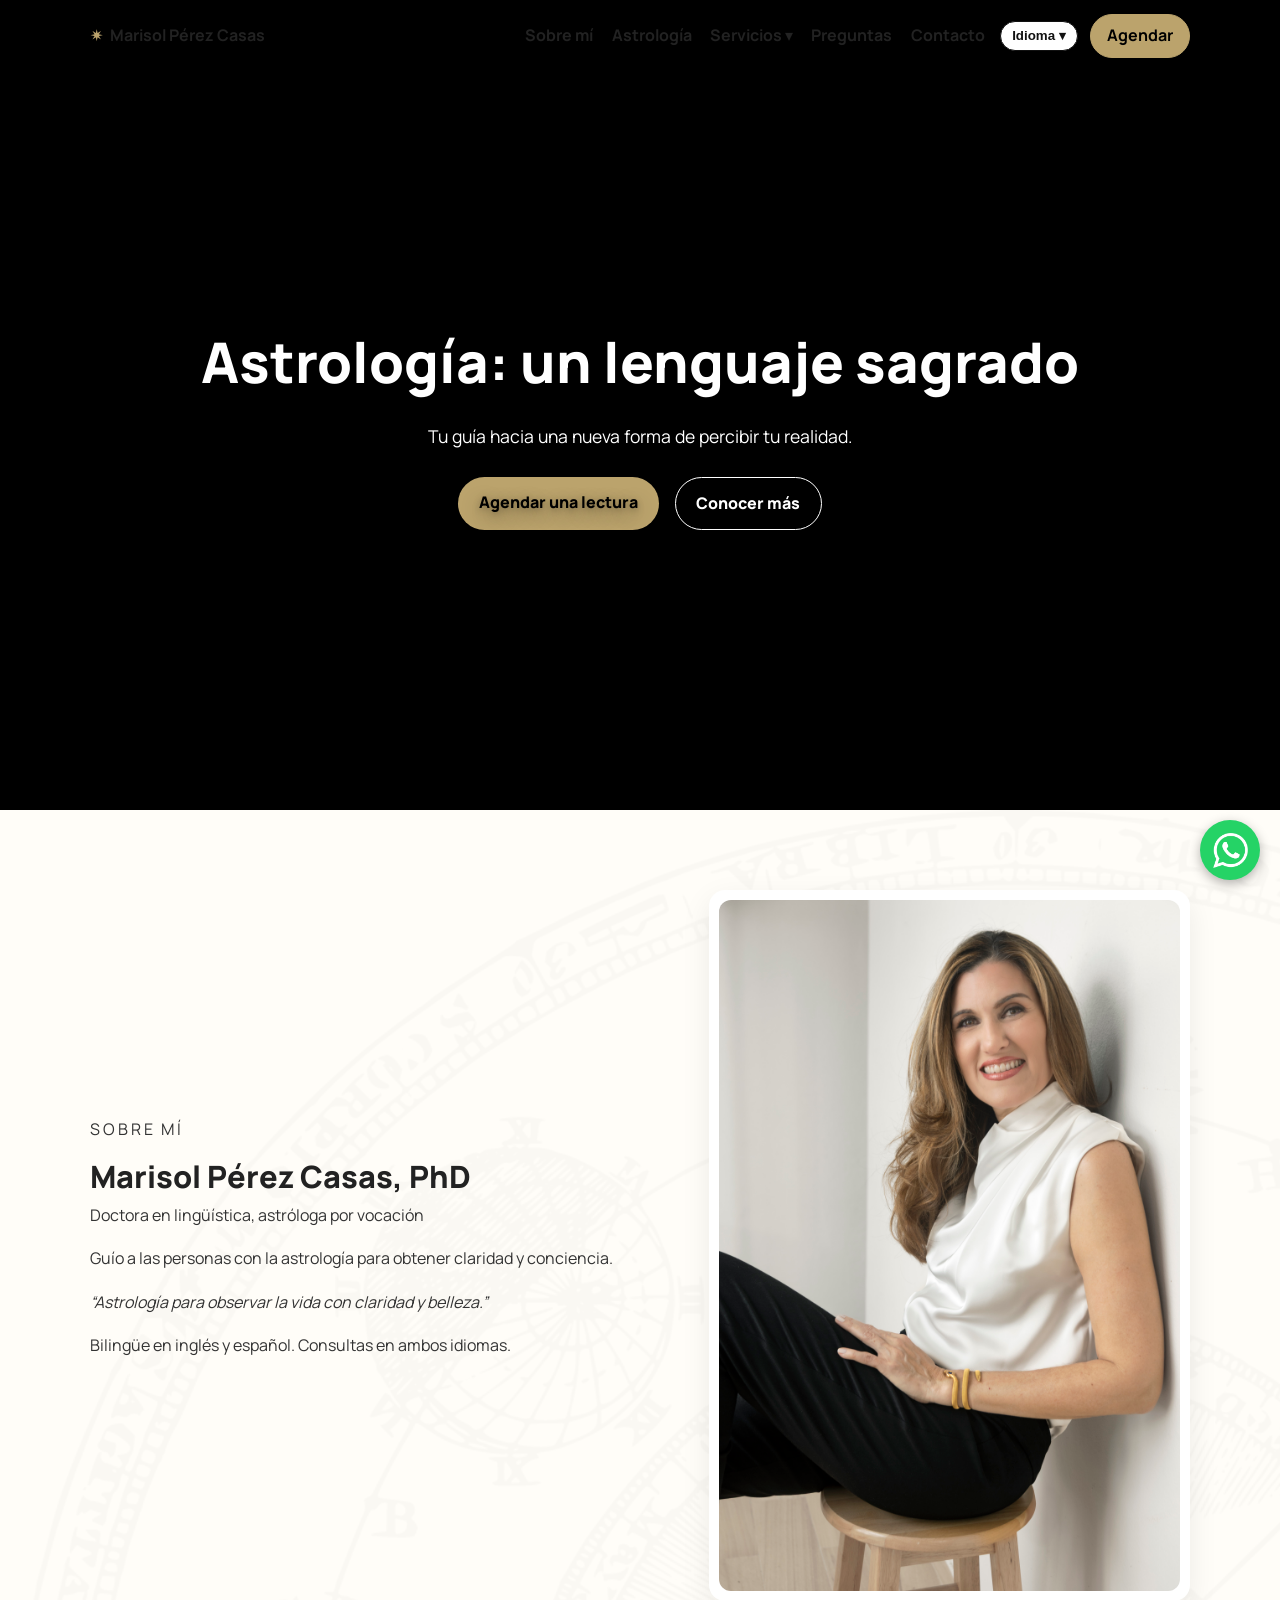
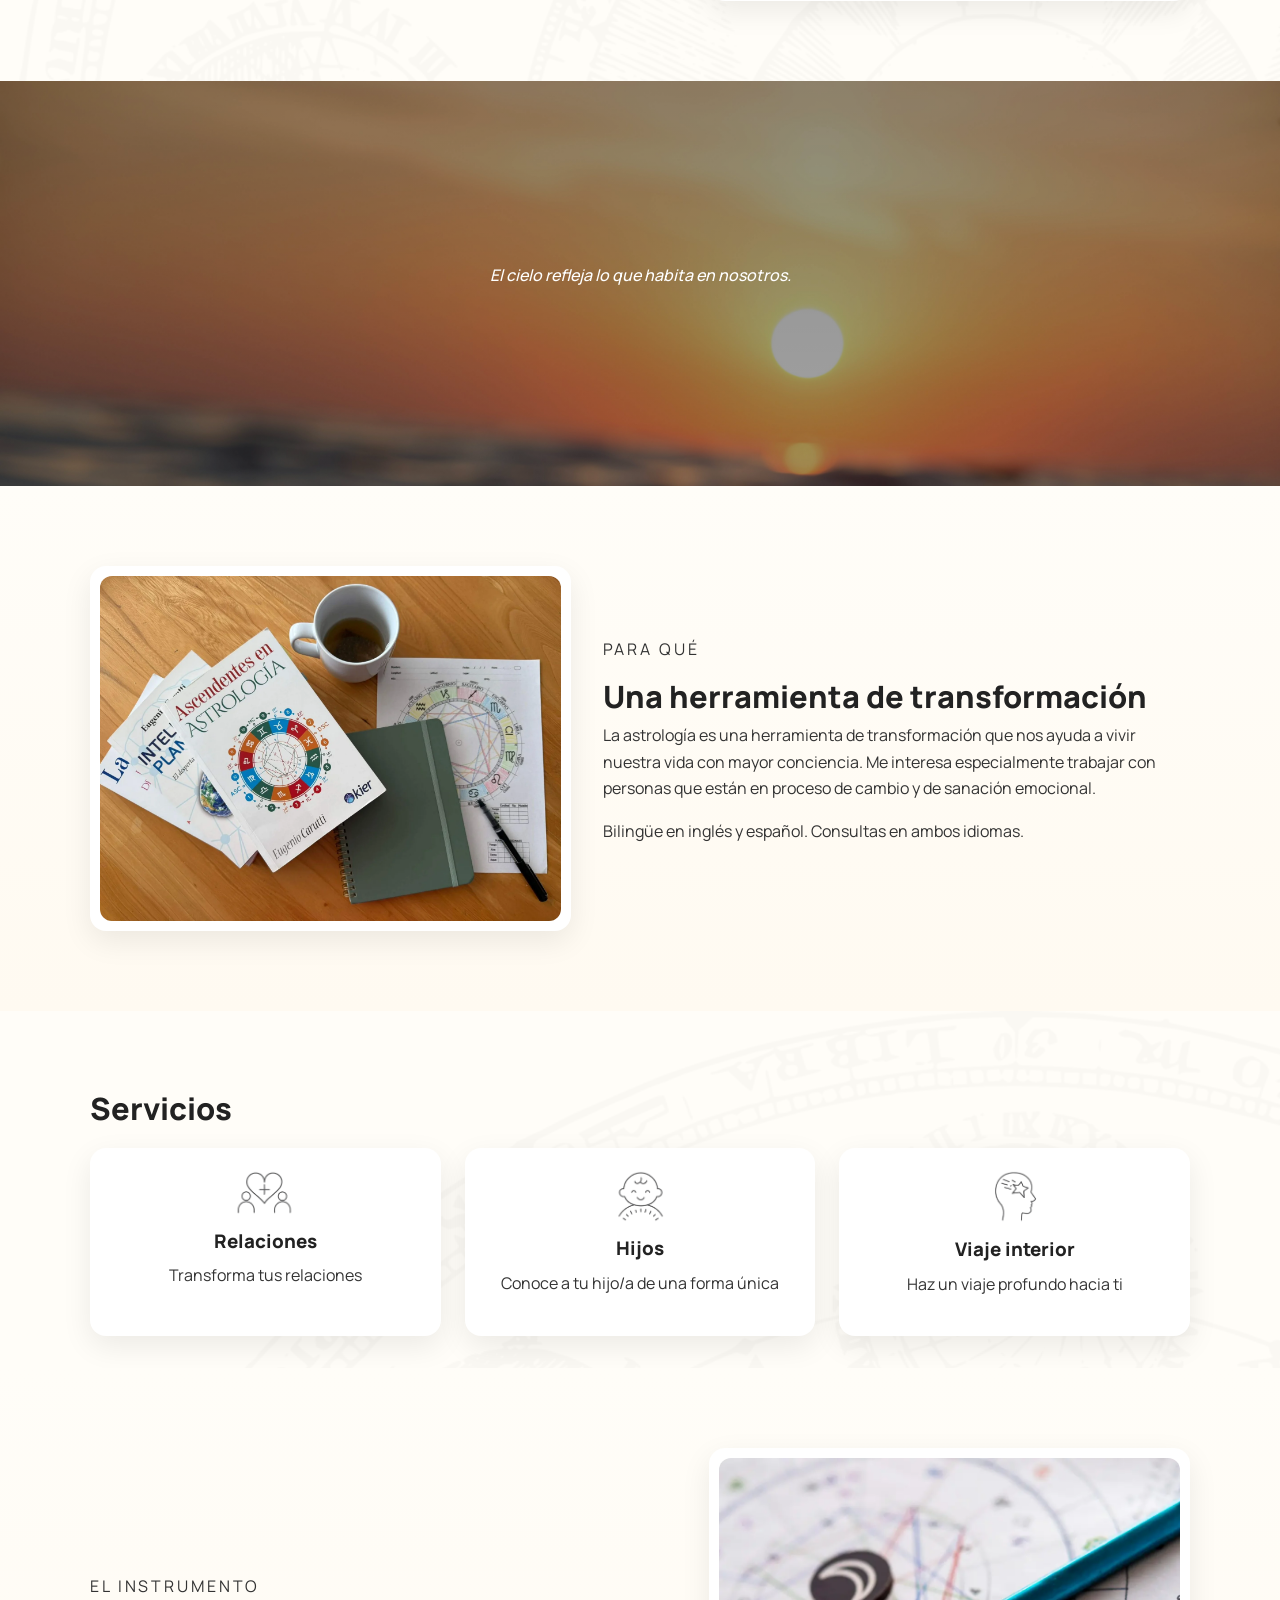
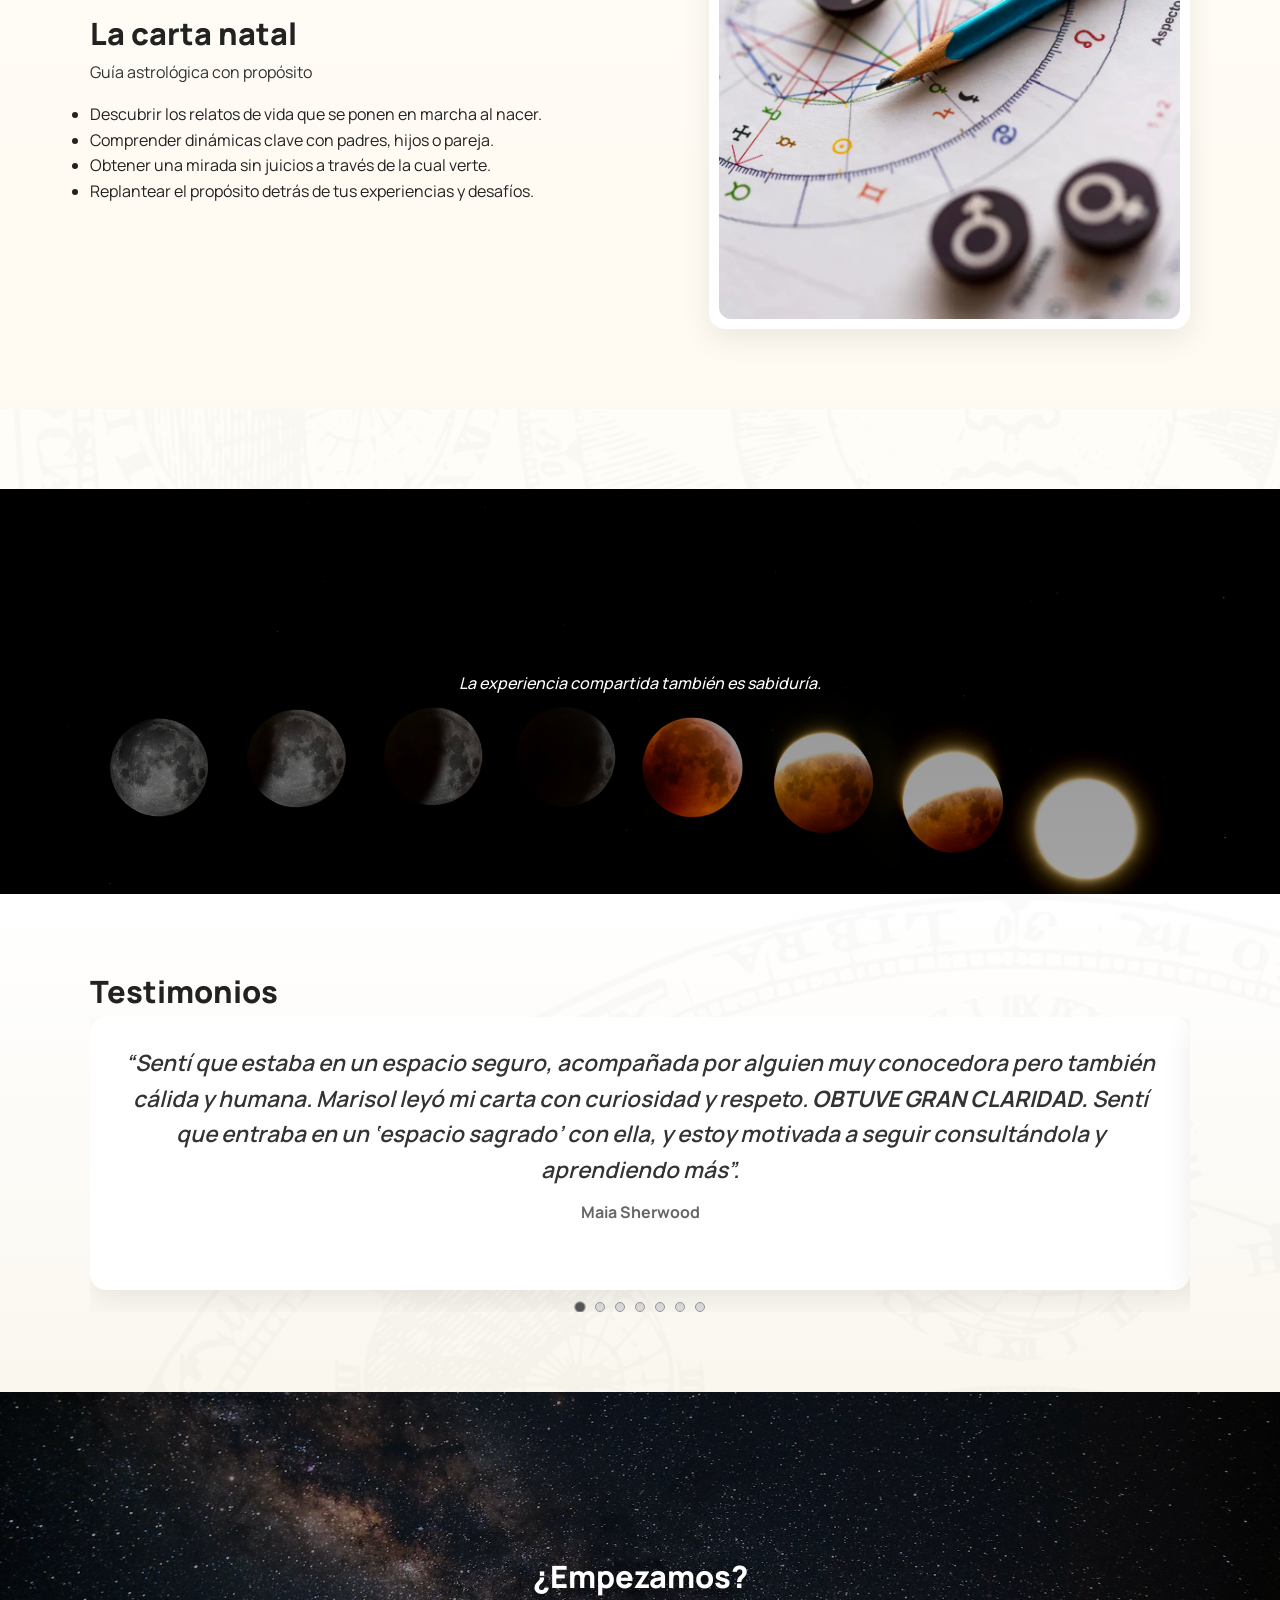
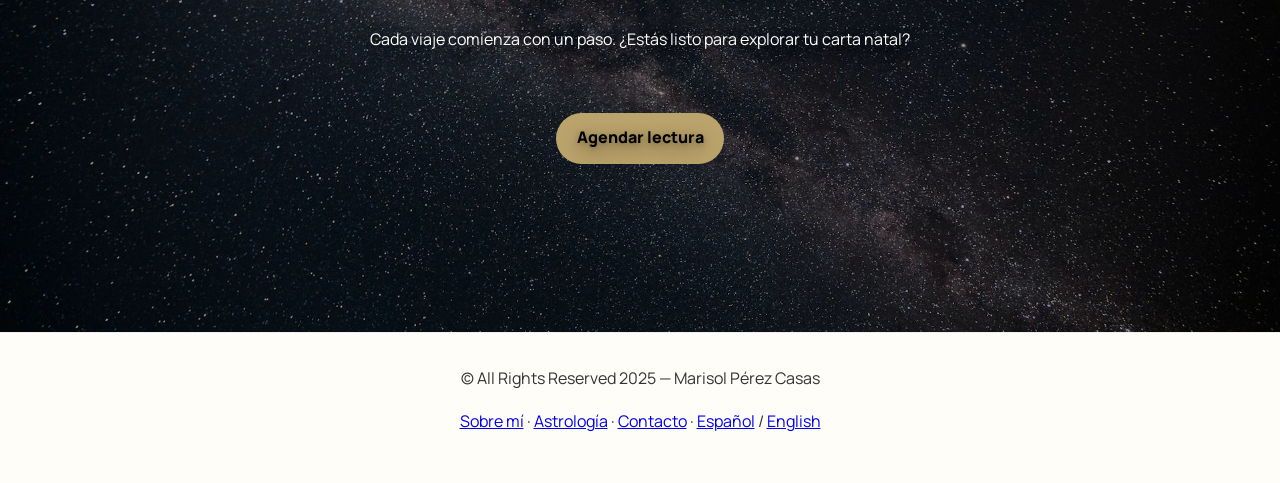
==== commit 79971731: "Add files via upload" ====
--- a/index.html
+++ b/index.html
@@ -23,14 +23,17 @@
         <a class="i18n" data-lang="es" href="astrologia.html">Astrología</a>
         <a class="i18n" data-lang="en" href="astrologia.html">Astrology</a>
 
-        <a class="i18n" data-lang="es" href="relaciones.html">Relaciones</a>
-        <a class="i18n" data-lang="en" href="relaciones.html">Relationships</a>
-
-        <a class="i18n" data-lang="es" href="hijos.html">Hijos</a>
-        <a class="i18n" data-lang="en" href="hijos.html">Children</a>
-
-        <a class="i18n" data-lang="es" href="viaje.html">Un viaje hacia ti</a>
-        <a class="i18n" data-lang="en" href="viaje.html">A journey within</a>
+        <div class="nav-item">
+          <button class="nav-services-btn" aria-expanded="false">
+            <span class="i18n" data-lang="es">Servicios ▾</span>
+            <span class="i18n" data-lang="en">Services ▾</span>
+          </button>
+          <div class="services-menu" role="menu">
+            <a role="menuitem" href="relaciones.html"><span class="i18n" data-lang="es">Relaciones</span><span class="i18n" data-lang="en">Relationships</span></a>
+            <a role="menuitem" href="hijos.html"><span class="i18n" data-lang="es">Hijos</span><span class="i18n" data-lang="en">Children</span></a>
+            <a role="menuitem" href="viaje.html"><span class="i18n" data-lang="es">Un viaje hacia ti</span><span class="i18n" data-lang="en">A journey within</span></a>
+          </div>
+        </div>
 
         <a class="i18n" data-lang="es" href="faqs.html">Preguntas</a>
         <a class="i18n" data-lang="en" href="faqs.html">FAQs</a>
@@ -104,7 +107,7 @@
           <p class="i18n" data-lang="en">I am fully bilingual in English and Spanish and consult in both languages.</p>
         </div>
         <figure class="frame">
-          <img src="MarisolPérez-7002.jpg" alt="Marisol Pérez Casas" />
+          <img src="Marisol1.jpg" alt="Marisol Pérez Casas" />
         </figure>
       </div>
     </section>
@@ -268,8 +271,8 @@
   <footer>
     <div class="wrap">
       <p>© All Rights Reserved 2025 — Marisol Pérez Casas</p>
-      <p class="i18n" data-lang="es">Sobre mí · Astrología · Contacto · Español / English</p>
-      <p class="i18n" data-lang="en">About · Astrology · Contact · Spanish / English</p>
+      <p class="i18n" data-lang="es"><a href="sobre-mi.html">Sobre mí</a> · <a href="astrologia.html">Astrología</a> · <a href="contacto.html">Contacto</a> · <a href="#" data-setlang="es">Español</a> / <a href="#" data-setlang="en">English</a></p>
+      <p class="i18n" data-lang="en"><a href="sobre-mi.html">About</a> · <a href="astrologia.html">Astrology</a> · <a href="contacto.html">Contact</a> · <a href="#" data-setlang="es">Spanish</a> / <a href="#" data-setlang="en">English</a></p>
     </div>
   </footer>
 
--- a/styles.css
+++ b/styles.css
@@ -1,3 +1,10 @@
+/* ELIMINAR (si existen) líneas inválidas y duplicados
+   - Borrar: 'noo// ...existing code...'
+   - Borrar el primer bloque duplicado de:
+     .lang-btn .lang-flag, .lang-menu .lang-flag { ... }
+*/
+
+/* Asegura variables (debería quedar solo una vez) */
 :root{
   --bg:#fffdf8; --ink:#222; --muted:#555; --accent:#bba36c; --deep:#0e0e16;
   --card:#fff; --shadow:0 10px 30px rgba(0,0,0,.08); --radius:16px;
@@ -32,6 +39,8 @@
 .lang-menu{position:absolute;right:0;top:calc(100% + 6px);background:var(--card);box-shadow:var(--shadow);border-radius:10px;padding:6px;display:none}
 .lang-menu.open{display:block}
 .lang-menu a{display:block;padding:.45rem .7rem;color:inherit;white-space:nowrap;text-decoration:none}
+.lang-menu .lang-flag{ margin-left:.4rem; font-size:1rem; line-height:1; }
+.lang-btn .lang-flag{ display:none; }
 
 /* HERO */
 .hero{position:relative;min-height:90vh;display:flex;align-items:center;justify-content:center;color:#fff;text-align:center}
@@ -96,7 +105,7 @@
   content:""; position:absolute; inset:0; z-index:0;
   background-image:url("./logo-astro1.png?v=1");
   background-repeat:repeat;
-  background-size:1800px auto;
+  background-size:2000px auto;
   opacity:.02;
   pointer-events:none;
 }
@@ -118,7 +127,7 @@
   filter:brightness(.85);
 }
 .band::after{
-  content:"";position:absolute;inset:0;z-index:1;
+  content:""; position:absolute; inset:0; z-index:1;
   background:linear-gradient(180deg,rgba(0,0,0,.35),rgba(0,0,0,.25));
 }
 .band-playa::before{background-image:url("./playa-atardecer-con-sol.jpg?v=1");}
@@ -130,6 +139,21 @@
 .band .band-inner .section-title{
   color: #fff !important;
 }
+
+/* Variantes de bandas/hero locales (coherencia entre páginas) */
+.astro-band-inner, .faq-hero .hero-inner, .hero-content, .cta .cta-content, .astro-hero .astro-copy{
+  color: #fff !important;
+  text-shadow: 0 6px 20px rgba(0,0,0,.45), 0 2px 6px rgba(0,0,0,.25);
+}
+
+/* Menú Servicios (nav) */
+.site-nav .nav-item{position:relative}
+.site-nav .nav-item .nav-services-btn{background:transparent;border:0;color:inherit;font-weight:700;cursor:pointer;padding:.3rem .2rem;border-radius:6px}
+.site-nav .nav-item .services-menu{position:absolute;top:calc(100% + 8px);left:0;background:var(--card);box-shadow:var(--shadow);border-radius:10px;padding:8px;display:none;min-width:180px}
+.site-nav .nav-item.open .services-menu{ display:block; }
+.site-nav .services-menu a{display:block;padding:.45rem .7rem;color:inherit;text-decoration:none;border-radius:6px}
+.site-nav .services-menu a:hover{background:#f5f5f5}
+
 
 /* TRANSFORMACIÓN */
 .transformacion{background:linear-gradient(180deg,#fffdf8,#fffaf1)}
@@ -195,6 +219,109 @@
 .t-dot{width:10px;height:10px;border-radius:50%;border:1px solid #999;background:#ddd;cursor:pointer;transition:transform .2s, background .2s}
 .t-dot[aria-selected="true"]{background:#555;transform:scale(1.15)}
 
+/* ===== Carrusel de Testimonios ===== */
+.testimonial-carousel {
+  position: relative;
+  overflow: hidden;
+  padding-bottom: 3rem;
+}
+
+.testimonial-track {
+  display: flex;
+  transition: transform 0.5s ease-in-out;
+}
+
+.testimonial-card {
+  min-width: 100%;
+  flex-shrink: 0;
+  padding: 2rem;
+  background: var(--card);
+  border-radius: var(--radius);
+  box-shadow: var(--shadow);
+}
+
+.testimonial-card p {
+  font-style: italic;
+  color: var(--muted);
+  margin-bottom: 1rem;
+  line-height: 1.7;
+}
+
+.testimonial-card cite {
+  display: block;
+  font-weight: 700;
+  color: var(--accent);
+  font-style: normal;
+}
+
+/* Dots/indicadores */
+.carousel-dots {
+  display: flex;
+  justify-content: center;
+  gap: 0.5rem;
+  margin-top: 1.5rem;
+}
+
+.dot {
+  width: 10px;
+  height: 10px;
+  border-radius: 50%;
+  background: #ddd;
+  border: none;
+  cursor: pointer;
+  transition: all 0.3s ease;
+  padding: 0;
+}
+
+.dot.active,
+.dot:hover {
+  background: var(--accent);
+  transform: scale(1.2);
+}
+
+.dot:focus {
+  outline: 2px solid var(--accent);
+  outline-offset: 2px;
+}
+
+/* Botones prev/next (opcional) */
+.carousel-btn {
+  position: absolute;
+  top: 50%;
+  transform: translateY(-50%);
+  background: rgba(255, 255, 255, 0.9);
+  border: 1px solid #ddd;
+  border-radius: 50%;
+  width: 40px;
+  height: 40px;
+  display: flex;
+  align-items: center;
+  justify-content: center;
+  cursor: pointer;
+  z-index: 10;
+  transition: all 0.3s ease;
+}
+
+.carousel-btn:hover {
+  background: var(--accent);
+  color: #000;
+  border-color: var(--accent);
+}
+
+.carousel-btn--prev {
+  left: 1rem;
+}
+
+.carousel-btn--next {
+  right: 1rem;
+}
+
+@media (max-width: 768px) {
+  .carousel-btn {
+    display: none;
+  }
+}
+
 /* CTA (fondo) */
 .cta{position:relative;padding:0}
 .cta.cta-bg{
@@ -280,3 +407,70 @@
   text-align: center;
   gap: 1.5rem; /* separa los elementos verticalmente */
 }
+
+/* Servicios: mismo tamaño y en negrita (sin tocar layout) */
+.site-nav .nav-item .nav-services-btn{
+  background:transparent; border:0; color:inherit; cursor:pointer;
+  font:inherit; font-weight:700; line-height:inherit;
+  padding:.3rem .2rem; border-radius:6px;
+  display:inline-flex; align-items:center;
+  -webkit-appearance:none; appearance:none;
+}
+
+/* Dropdown Servicios: fondo blanco + texto negro */
+.site-nav .nav-item .services-menu{
+  position:absolute; top:calc(100% + 8px); left:0;
+  background:#fff; box-shadow:var(--shadow);
+  border-radius:10px; padding:8px; display:none; min-width:180px;
+}
+.site-nav .services-menu a{
+  display:block; padding:.45rem .7rem;
+  color:#111 !important; text-decoration:none; border-radius:6px;
+}
+.site-nav .services-menu a:hover{ background:#f5f5f5; }
+
+/* Frases solicitadas en blanco (hero y CTA) */
+.hero .lead{ color:#fff !important; }
+.cta .cta-content p{ color:#fff !important; }
+
+/* Botón flotante de WhatsApp */
+.whatsapp-float {
+  position: fixed;
+  bottom: 20px;
+  right: 20px;
+  width: 60px;
+  height: 60px;
+  background: #25D366;
+  border-radius: 50%;
+  box-shadow: 0 4px 12px rgba(0,0,0,0.3);
+  display: flex;
+  align-items: center;
+  justify-content: center;
+  z-index: 1000;
+  transition: transform 0.3s ease, box-shadow 0.3s ease;
+}
+
+.whatsapp-float:hover {
+  transform: scale(1.1);
+  box-shadow: 0 6px 20px rgba(0,0,0,0.4);
+}
+
+.whatsapp-float img {
+  width: 35px;
+  height: 35px;
+  object-fit: contain;
+}
+
+@media (max-width: 768px) {
+  .whatsapp-float {
+    width: 50px;
+    height: 50px;
+    bottom: 15px;
+    right: 15px;
+  }
+  
+  .whatsapp-float img {
+    width: 28px;
+    height: 28px;
+  }
+}
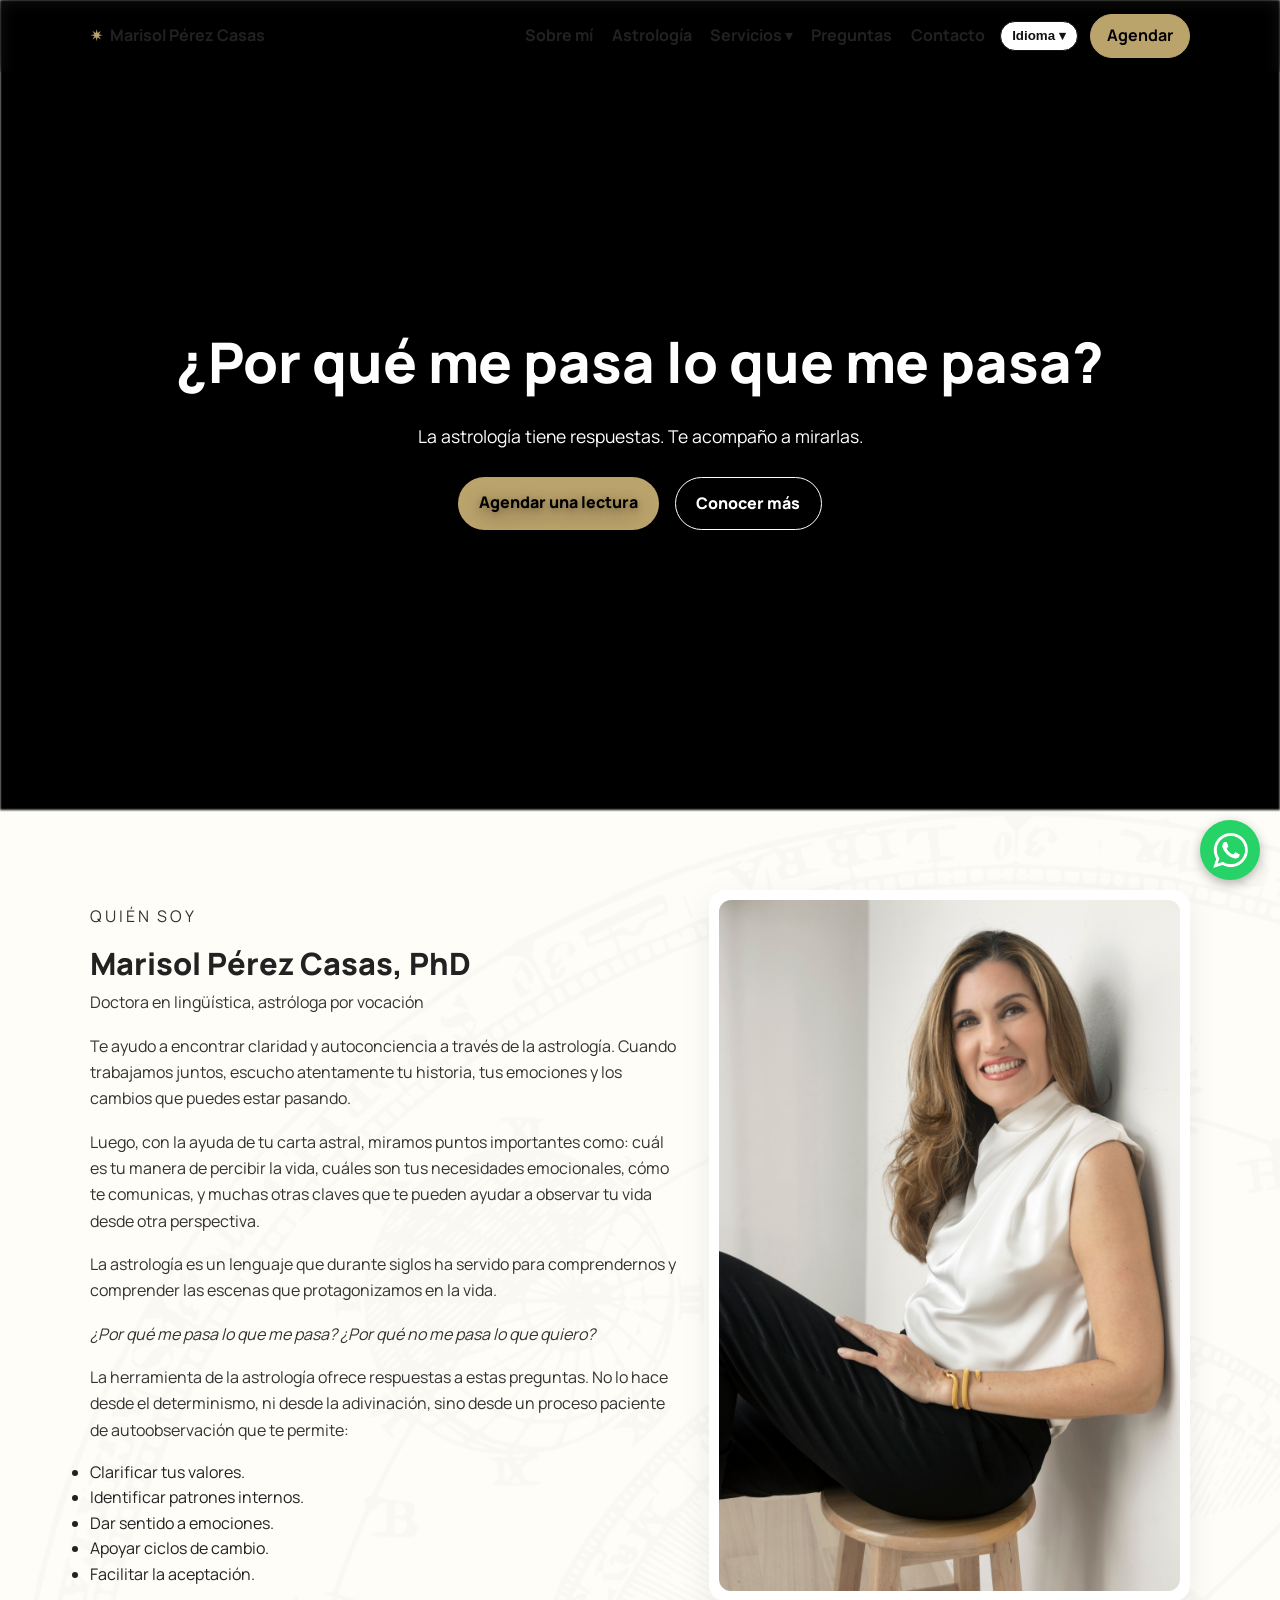
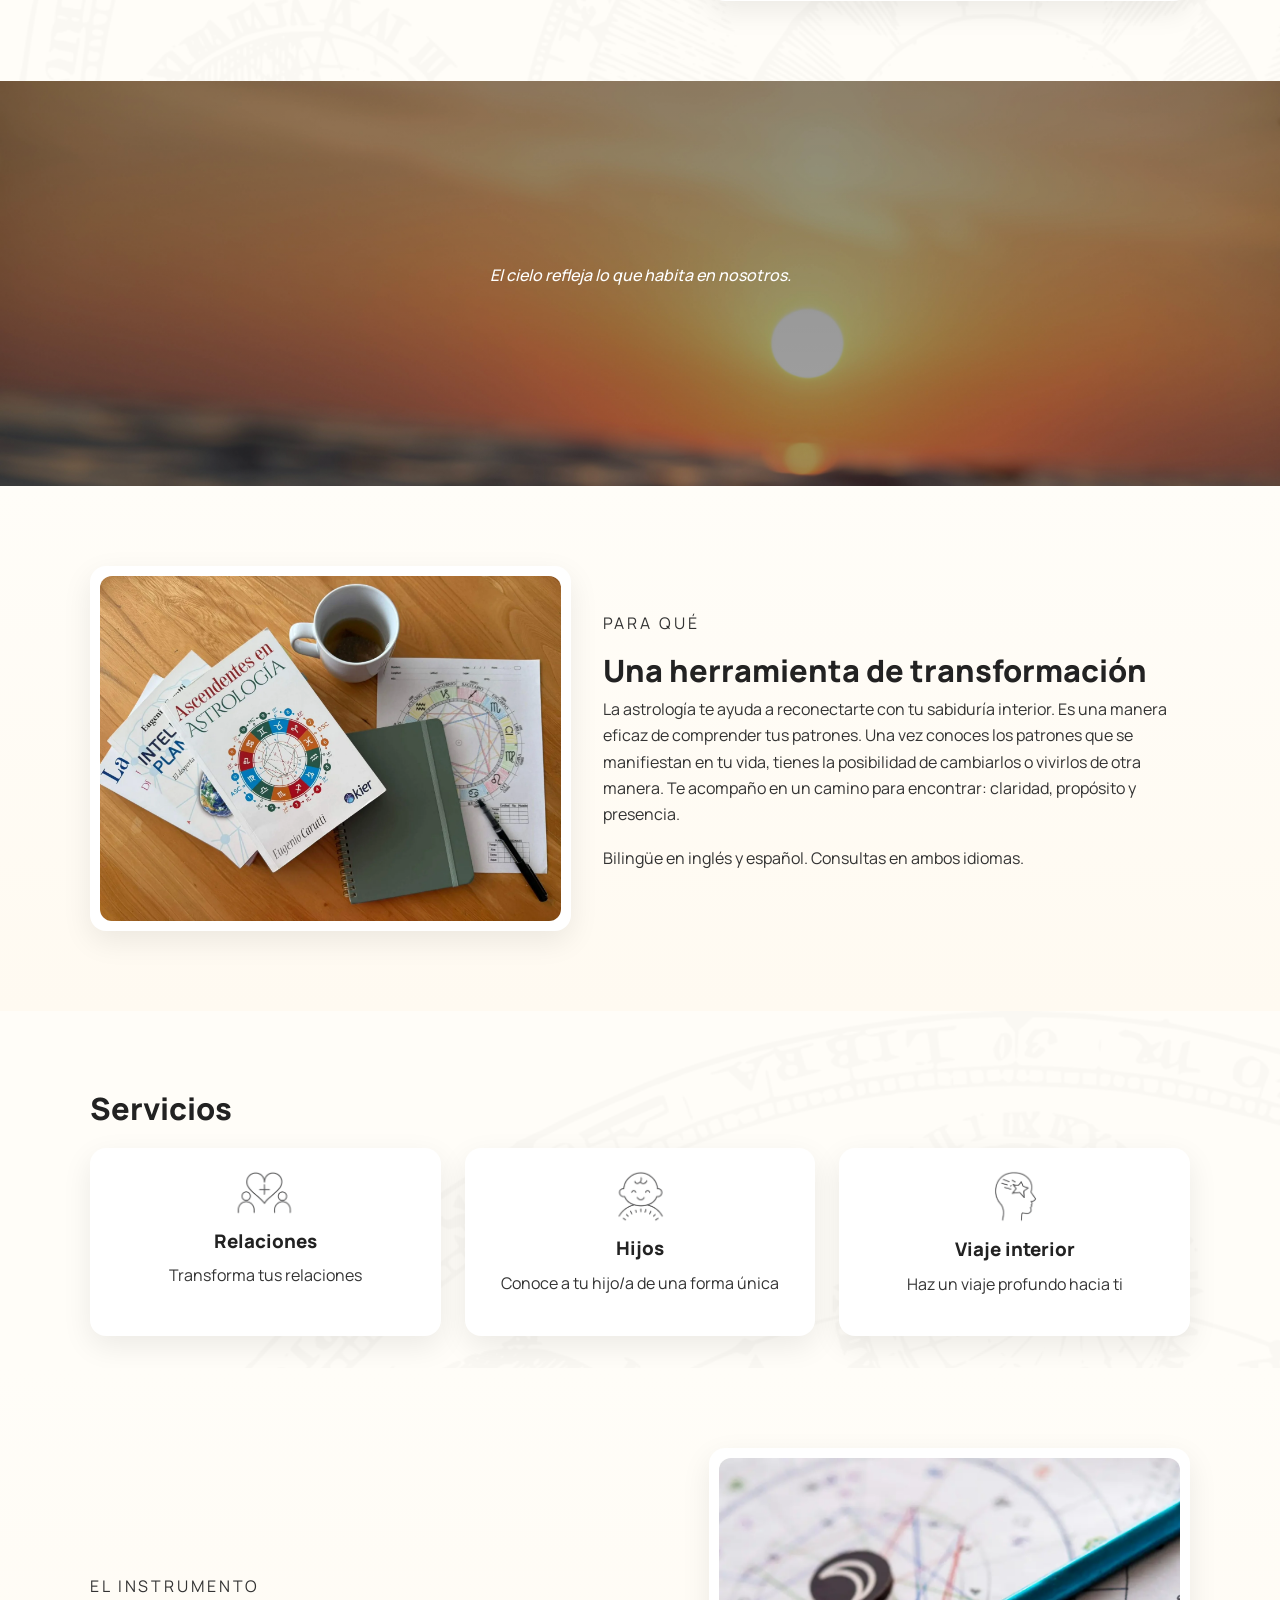
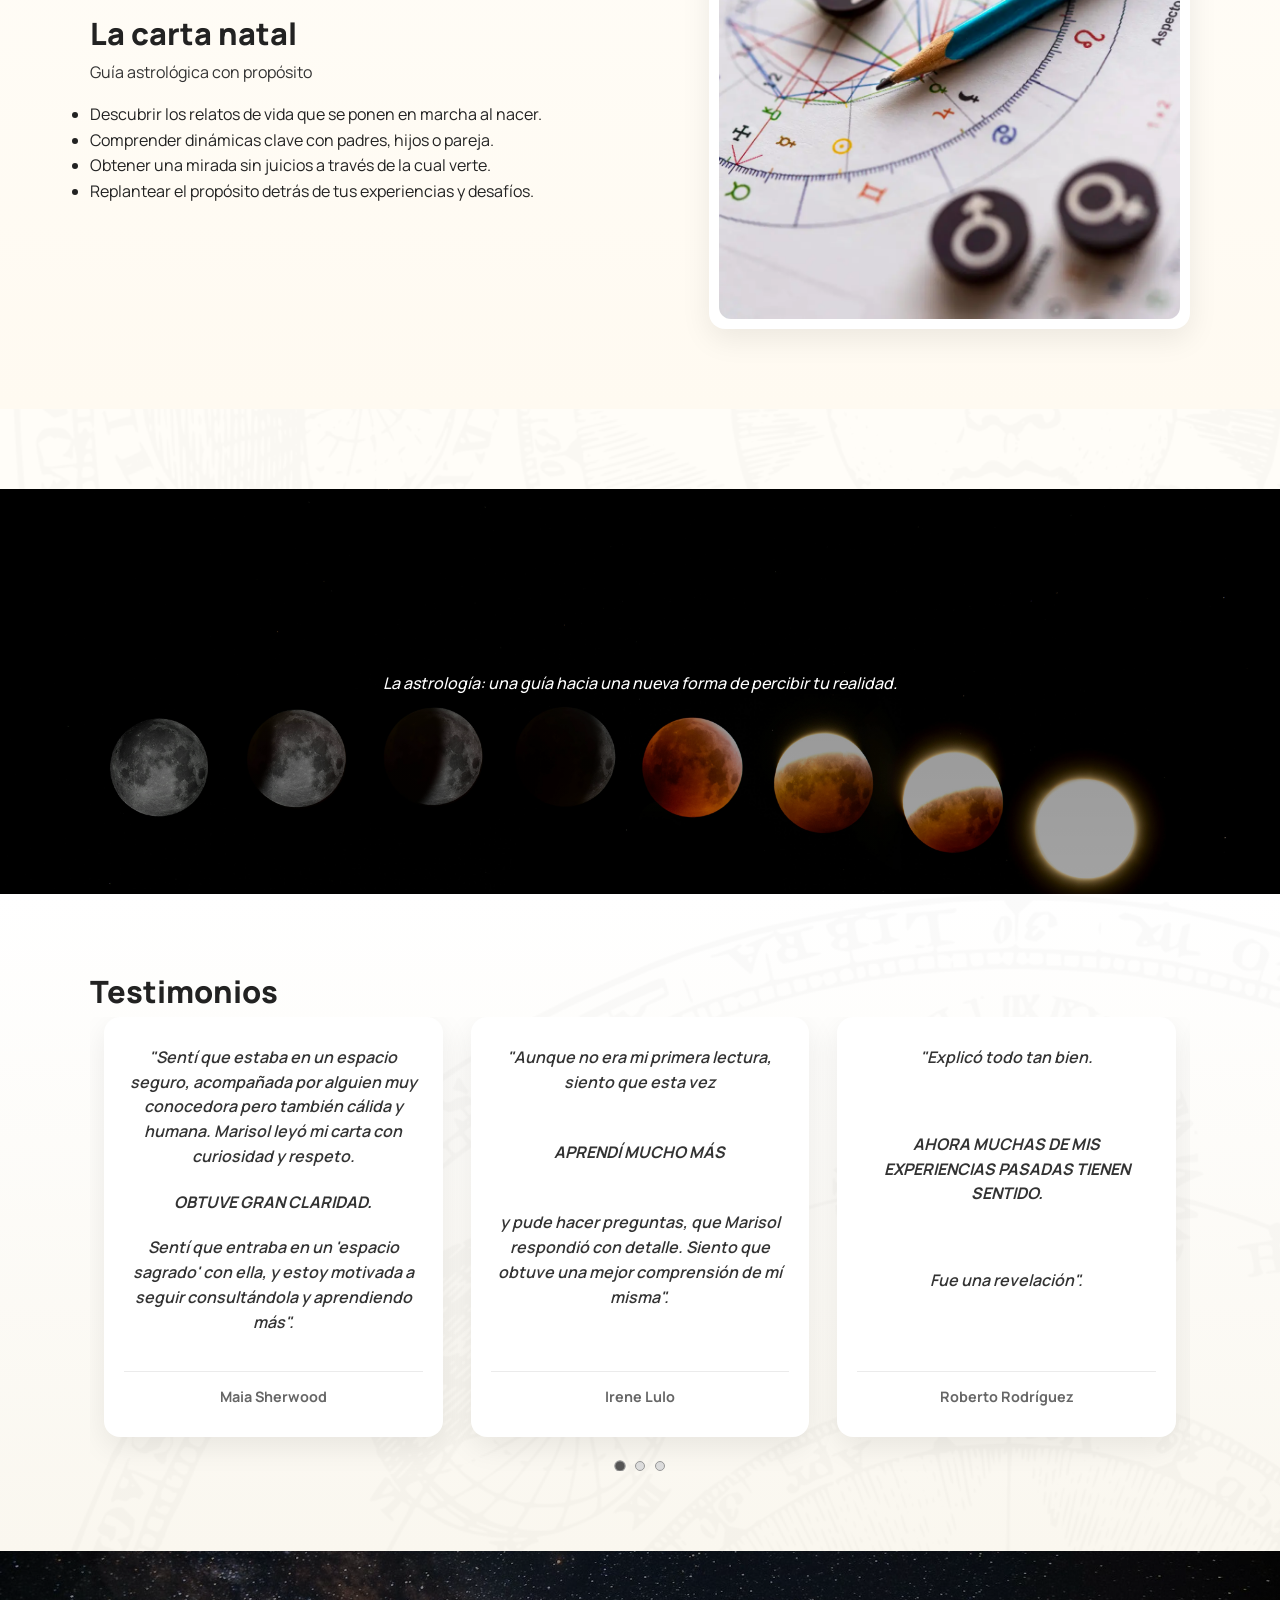
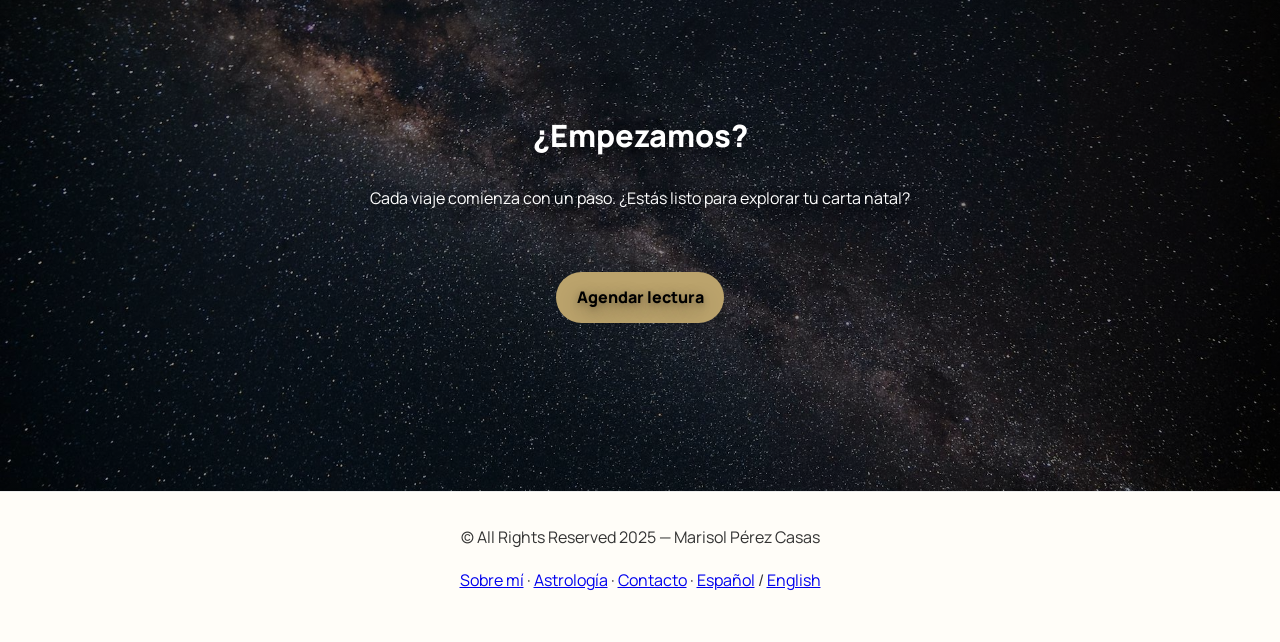
==== commit 118fa9c8: "Add files via upload" ====
--- a/index.html
+++ b/index.html
@@ -68,11 +68,11 @@
         <img src="Foto-1.webp" alt="Astrología: un lenguaje sagrado">
       </video>
       <div class="hero-content">
-        <h1 class="i18n" data-lang="es">Astrología: un lenguaje sagrado</h1>
-        <h1 class="i18n" data-lang="en">Astrology is a Sacred Language</h1>
-
-        <p class="lead i18n" data-lang="es">Tu guía hacia una nueva forma de percibir tu realidad.</p>
-        <p class="lead i18n" data-lang="en">Guiding you toward a new way of perceiving your reality.</p>
+        <h1 class="i18n" data-lang="es">¿Por qué me pasa lo que me pasa?</h1>
+        <h1 class="i18n" data-lang="en">Why do things happen this way in my life?</h1>
+
+        <p class="lead i18n" data-lang="es">La astrología tiene respuestas. Te acompaño a mirarlas.</p>
+        <p class="lead i18n" data-lang="en">Astrology has some answers. Let’s explore them.</p>
 
         <div class="cta-row">
           <a class="btn btn-primary i18n" data-lang="es" href="#cta">Agendar una lectura</a>
@@ -88,8 +88,8 @@
     <section id="sobre-mi" class="mosaic">
       <div class="wrap about-grid">
         <div>
-          <p class="eyebrow i18n" data-lang="es">Sobre mí</p>
-          <p class="eyebrow i18n" data-lang="en">About me</p>
+          <p class="eyebrow i18n" data-lang="es">Quién soy</p>
+          <p class="eyebrow i18n" data-lang="en">Who am I</p>
 
           <h2 class="section-title i18n" data-lang="es">Marisol Pérez Casas, PhD</h2>
           <h2 class="section-title i18n" data-lang="en">Marisol Pérez-Casas, PhD</h2>
@@ -97,15 +97,49 @@
           <p class="section-sub i18n" data-lang="es">Doctora en lingüística, astróloga por vocación</p>
           <p class="section-sub i18n" data-lang="en">Doctor in Linguistics, Astrologer by Vocation</p>
 
-          <p class="i18n" data-lang="es">Guío a las personas con la astrología para obtener claridad y conciencia.</p>
-          <p class="i18n" data-lang="en">I guide people to find clarity and awareness through astrology.</p>
-
-          <p class="quote i18n" data-lang="es">“Astrología para observar la vida con claridad y belleza.”</p>
-          <p class="quote i18n" data-lang="en">“Astrology to observe life with clarity and beauty.”</p>
-
-          <p class="i18n" data-lang="es">Bilingüe en inglés y español. Consultas en ambos idiomas.</p>
-          <p class="i18n" data-lang="en">I am fully bilingual in English and Spanish and consult in both languages.</p>
-        </div>
+          <!-- ESPAÑOL -->
+          <div class="i18n" data-lang="es">
+            <p>Te ayudo a encontrar claridad y autoconciencia a través de la astrología. Cuando trabajamos juntos, escucho atentamente tu historia, tus emociones y los cambios que puedes estar pasando.</p>
+            
+            <p>Luego, con la ayuda de tu carta astral, miramos puntos importantes como: cuál es tu manera de percibir la vida, cuáles son tus necesidades emocionales, cómo te comunicas, y muchas otras claves que te pueden ayudar a observar tu vida desde otra perspectiva.</p>
+            
+            <p>La astrología es un lenguaje que durante siglos ha servido para comprendernos y comprender las escenas que protagonizamos en la vida.</p>
+            
+            <p class="quote">¿Por qué me pasa lo que me pasa? ¿Por qué no me pasa lo que quiero?</p>
+            
+            <p>La herramienta de la astrología ofrece respuestas a estas preguntas. No lo hace desde el determinismo, ni desde la adivinación, sino desde un proceso paciente de autoobservación que te permite:</p>
+            
+            <ul>
+              <li>Clarificar tus valores.</li>
+              <li>Identificar patrones internos.</li>
+              <li>Dar sentido a emociones.</li>
+              <li>Apoyar ciclos de cambio.</li>
+              <li>Facilitar la aceptación.</li>
+            </ul>
+          </div>
+
+          <!-- ENGLISH -->
+          <div class="i18n" data-lang="en">
+            <p>I help you find clarity and self-awareness through astrology. When we work together, I listen closely to your story, your emotions, and the transitions you may be moving through.</p>
+            
+            <p>Then, with the help of your birth chart, we look at important points such as how you perceive life, what your emotional needs are, how you communicate, and many other key insights that can help you see your life from a different perspective.</p>
+            
+            <p>Astrology is a language that, for centuries, has helped us understand ourselves and the scenes we play out in life.</p>
+            
+            <p class="quote">Why is this happening to me? Why don't things go the way I wish?</p>
+            
+            <p>Astrology offers answers to these questions. Not through determinism or divination, but through a patient process of self-observation that allows you to:</p>
+            
+            <ul>
+              <li>Clarify your values.</li>
+              <li>Reveal internal blocks.</li>
+              <li>Make sense of your emotions.</li>
+              <li>Support cycles of change.</li>
+              <li>Facilitate acceptance.</li>
+            </ul>
+          </div>
+        </div>
+        
         <figure class="frame">
           <img src="Marisol1.jpg" alt="Marisol Pérez Casas" />
         </figure>
@@ -133,8 +167,8 @@
           <h2 class="section-title i18n" data-lang="es">Una herramienta de transformación</h2>
           <h2 class="section-title i18n" data-lang="en">A Tool for Transformation</h2>
 
-          <p class="i18n" data-lang="es">La astrología es una herramienta de transformación que nos ayuda a vivir nuestra vida con mayor conciencia. Me interesa especialmente trabajar con personas que están en proceso de cambio y de sanación emocional.</p>
-          <p class="i18n" data-lang="en">Astrology helps us live our lives with greater awareness and presence. I am especially interested in working with people who are in the process of change and emotional healing.</p>
+          <p class="i18n" data-lang="es">La astrología te ayuda a reconectarte con tu sabiduría interior. Es una manera eficaz de comprender tus patrones. Una vez conoces los patrones que se manifiestan en tu vida, tienes la posibilidad de cambiarlos o vivirlos de otra manera. Te acompaño en un camino para encontrar: claridad, propósito y presencia.</p>
+          <p class="i18n" data-lang="en">Astrology helps you reconnect with your inner wisdom. It’s an effective way to understand your patterns. Once you recognize the patterns that appear in your life, you have the possibility to change them or live them differently. I accompany you on a path toward clarity, purpose, and presence.</p>
 
           <p class="i18n" data-lang="es">Bilingüe en inglés y español. Consultas en ambos idiomas.</p>
           <p class="i18n" data-lang="en">I am fully bilingual in English and Spanish and consult in both languages.</p>
@@ -208,8 +242,8 @@
     <!-- BANDA LUNAR (parallax) -->
     <section class="band band-luna" aria-label="Frase">
       <div class="band-inner">
-        <p class="i18n" data-lang="es">La experiencia compartida también es sabiduría.</p>
-        <p class="i18n" data-lang="en">Shared experience is wisdom, too.</p>
+        <p class="i18n" data-lang="es">La astrología: una guía hacia una nueva forma de percibir tu realidad.</p>
+        <p class="i18n" data-lang="en">Astrology: A guide to a new way of perceiving your reality.</p>
       </div>
     </section>
 
@@ -222,13 +256,48 @@
         <!-- ES -->
         <div class="t-carousel i18n" data-lang="es" role="region" aria-roledescription="carrusel" aria-label="Opiniones">
           <div class="t-track">
-            <article class="t-slide card"><blockquote>“Sentí que estaba en un espacio seguro, acompañada por alguien muy conocedora pero también cálida y humana. Marisol leyó mi carta con curiosidad y respeto. <strong>OBTUVE GRAN CLARIDAD.</strong> Sentí que entraba en un ‘espacio sagrado’ con ella, y estoy motivada a seguir consultándola y aprendiendo más”.</blockquote><cite>Maia Sherwood</cite></article>
-            <article class="t-slide card"><blockquote>“Aunque no era mi primera lectura, siento que esta vez <strong>APRENDÍ MUCHO MÁS</strong> y pude hacer preguntas, que Marisol respondió con detalle. Siento que obtuve una mejor comprensión de mí misma”.</blockquote><cite>Irene Lulo</cite></article>
-            <article class="t-slide card"><blockquote>“Explicó todo tan bien. <strong>AHORA MUCHAS DE MIS EXPERIENCIAS PASADAS TIENEN SENTIDO.</strong> Fue una revelación”.</blockquote><cite>Roberto Rodríguez</cite></article>
-            <article class="t-slide card"><blockquote>“Marisol estuvo atenta y enfocada en todo momento. Su lectura resonó con mis experiencias pasadas y presentes, tanto a nivel personal como profesional. Se sintió precisa y directa. <strong>SU LECTURA FUE CLARA.</strong> Su actitud fue positiva y su lectura, clara. Explicó el impacto de ciertos aspectos planetarios en diferentes áreas de mi vida, y si necesitaba más claridad, me la ofrecía sin dudar”.</blockquote><cite>Anna Kaganiec</cite></article>
-            <article class="t-slide card"><blockquote>“Marisol me hizo sentir muy cómodo. Se tomó el tiempo de explicar cada parte de la carta y el significado de cada posición con mucho detalle. <strong>VER MIS RELACIONES REFLEJADAS EN LA CARTA FUE FASCINANTE.</strong>”</blockquote><cite>Juan Fernández</cite></article>
-            <article class="t-slide card"><blockquote>“Los mensajes fueron <strong>INCREÍBLEMENTE PRECISOS</strong>, y sentí que Marisol realmente comprendió mi personalidad, fortalezas y desafíos”.</blockquote><cite>Daniel Chardón</cite></article>
-            <article class="t-slide card"><blockquote>“Mi parte favorita de la lectura fue darme cuenta de que soy quien soy y que <strong>SOY TAL COMO DEBO SER</strong>”.</blockquote><cite>Angélica Bevilacqua</cite></article>
+            <article class="t-slide">
+              <blockquote>
+                "Sentí que estaba en un espacio seguro, acompañada por alguien muy conocedora pero también cálida y humana. Marisol leyó mi carta con curiosidad y respeto. <strong>OBTUVE GRAN CLARIDAD.</strong> Sentí que entraba en un 'espacio sagrado' con ella, y estoy motivada a seguir consultándola y aprendiendo más".
+                <cite>Maia Sherwood</cite>
+              </blockquote>
+            </article>
+            <article class="t-slide">
+              <blockquote>
+                "Aunque no era mi primera lectura, siento que esta vez <strong>APRENDÍ MUCHO MÁS</strong> y pude hacer preguntas, que Marisol respondió con detalle. Siento que obtuve una mejor comprensión de mí misma".
+                <cite>Irene Lulo</cite>
+              </blockquote>
+            </article>
+            <article class="t-slide">
+              <blockquote>
+                "Explicó todo tan bien. <strong>AHORA MUCHAS DE MIS EXPERIENCIAS PASADAS TIENEN SENTIDO.</strong> Fue una revelación".
+                <cite>Roberto Rodríguez</cite>
+              </blockquote>
+            </article>
+            <article class="t-slide">
+              <blockquote>
+                "Marisol estuvo atenta y enfocada en todo momento. Su lectura resonó con mis experiencias pasadas y presentes, tanto a nivel personal como profesional. Se sintió precisa y directa. <strong>SU LECTURA FUE CLARA.</strong> Su actitud fue positiva y su lectura, clara. Explicó el impacto de ciertos aspectos planetarios en diferentes áreas de mi vida, y si necesitaba más claridad, me la ofrecía sin dudar".
+                <cite>Anna Kaganiec</cite>
+              </blockquote>
+            </article>
+            <article class="t-slide">
+              <blockquote>
+                "Marisol me hizo sentir muy cómodo. Se tomó el tiempo de explicar cada parte de la carta y el significado de cada posición con mucho detalle. <strong>VER MIS RELACIONES REFLEJADAS EN LA CARTA FUE FASCINANTE.</strong>"
+                <cite>Juan Fernández</cite>
+              </blockquote>
+            </article>
+            <article class="t-slide">
+              <blockquote>
+                "Los mensajes fueron <strong>INCREÍBLEMENTE PRECISOS</strong>, y sentí que Marisol realmente comprendió mi personalidad, fortalezas y desafíos".
+                <cite>Daniel Chardón</cite>
+              </blockquote>
+            </article>
+            <article class="t-slide">
+              <blockquote>
+                "Mi parte favorita de la lectura fue darme cuenta de que soy quien soy y que <strong>SOY TAL COMO DEBO SER</strong>".
+                <cite>Angélica Bevilacqua</cite>
+              </blockquote>
+            </article>
           </div>
           <div class="t-dots" role="tablist" aria-label="Seleccionar testimonio"></div>
         </div>
@@ -236,13 +305,48 @@
         <!-- EN -->
         <div class="t-carousel i18n" data-lang="en" role="region" aria-roledescription="carousel" aria-label="Reviews">
           <div class="t-track">
-            <article class="t-slide card"><blockquote>“I felt that I was in a safe space, that I was with someone very knowledgeable but also warm and human. Marisol read my chart with curiosity and respect. <strong>I OBTAINED GREAT INSIGHT.</strong> I felt that I entered a ‘sacred space’ with her, and I am motivated to keep consulting with her and learning more.”</blockquote><cite>Maia Sherwood</cite></article>
-            <article class="t-slide card"><blockquote>“Although it wasn't my first reading, I feel like I <strong>LEARNED MORE</strong> this time and was able to ask questions, which Marisol answered in detail. I feel like I gained a better understanding of myself.”</blockquote><cite>Irene Lulo</cite></article>
-            <article class="t-slide card"><blockquote>“She explained everything so well. <strong>NOW MY PAST EXPERIENCES MAKE SENSE TO ME.</strong> It was a revelation.”</blockquote><cite>Roberto Rodríguez</cite></article>
-            <article class="t-slide card"><blockquote>“Marisol was attentive and focused throughout. Her reading resonated with both my past and present experiences, on personal and professional levels. It felt accurate and direct. Her attitude was positive and <strong>HER READING WAS CLEAR.</strong> She explained the impact of particular planetary aspects on different areas of my life and, if I needed further clarification, she provided it.”</blockquote><cite>Anna Kaganiec</cite></article>
-            <article class="t-slide card"><blockquote>“Marisol made me feel extremely comfortable. She took the time to thoroughly explain each part of the chart and the meaning of each placement. <strong>SEEING MY RELATIONSHIPS IN THE CHART WAS FASCINATING.</strong>”</blockquote><cite>Juan Fernández</cite></article>
-            <article class="t-slide card"><blockquote>“<strong>THE INSIGHTS WERE INCREDIBLY ACCURATE</strong>, and it felt like Marisol truly understood my personality, strengths, and challenges.”</blockquote><cite>Daniel Chardón</cite></article>
-            <article class="t-slide card"><blockquote>“My favorite part of the reading was realizing that I am who I am, and that <strong>I AM AS I SHOULD BE</strong>.”</blockquote><cite>Angélica Bevilacqua</cite></article>
+            <article class="t-slide">
+              <blockquote>
+                "I felt that I was in a safe space, that I was with someone very knowledgeable but also warm and human. Marisol read my chart with curiosity and respect. <strong>I OBTAINED GREAT INSIGHT.</strong> I felt that I entered a 'sacred space' with her, and I am motivated to keep consulting with her and learning more."
+                <cite>Maia Sherwood</cite>
+              </blockquote>
+            </article>
+            <article class="t-slide">
+              <blockquote>
+                "Although it wasn't my first reading, I feel like I <strong>LEARNED MORE</strong> this time and was able to ask questions, which Marisol answered in detail. I feel like I gained a better understanding of myself."
+                <cite>Irene Lulo</cite>
+              </blockquote>
+            </article>
+            <article class="t-slide">
+              <blockquote>
+                "She explained everything so well. <strong>NOW MY PAST EXPERIENCES MAKE SENSE TO ME.</strong> It was a revelation."
+                <cite>Roberto Rodríguez</cite>
+              </blockquote>
+            </article>
+            <article class="t-slide">
+              <blockquote>
+                "Marisol was attentive and focused throughout. Her reading resonated with both my past and present experiences, on personal and professional levels. It felt accurate and direct. Her attitude was positive and <strong>HER READING WAS CLEAR.</strong> She explained the impact of particular planetary aspects on different areas of my life and, if I needed further clarification, she provided it."
+                <cite>Anna Kaganiec</cite>
+              </blockquote>
+            </article>
+            <article class="t-slide">
+              <blockquote>
+                "Marisol made me feel extremely comfortable. She took the time to thoroughly explain each part of the chart and the meaning of each placement. <strong>SEEING MY RELATIONSHIPS IN THE CHART WAS FASCINATING.</strong>"
+                <cite>Juan Fernández</cite>
+              </blockquote>
+            </article>
+            <article class="t-slide">
+              <blockquote>
+                "<strong>THE INSIGHTS WERE INCREDIBLY ACCURATE</strong>, and it felt like Marisol truly understood my personality, strengths, and challenges."
+                <cite>Daniel Chardón</cite>
+              </blockquote>
+            </article>
+            <article class="t-slide">
+              <blockquote>
+                "My favorite part of the reading was realizing that I am who I am, and that <strong>I AM AS I SHOULD BE</strong>."
+                <cite>Angélica Bevilacqua</cite>
+              </blockquote>
+            </article>
           </div>
           <div class="t-dots" role="tablist" aria-label="Pick a testimonial"></div>
         </div>
--- a/styles.css
+++ b/styles.css
@@ -44,7 +44,7 @@
 
 /* HERO */
 .hero{position:relative;min-height:90vh;display:flex;align-items:center;justify-content:center;color:#fff;text-align:center}
-.hero video{position:absolute;inset:0;width:100%;height:100%;object-fit:cover;z-index:-1;filter:brightness(.6);background:#000}
+.hero video{position:absolute;inset:0;width:100%;height:100%;object-fit:cover;z-index:-1;filter:brightness(.9) blur(1px) saturate(0.9);background:#000}
 .hero-content{padding:110px 1rem 60px}
 h1{
   font-family: Manrope, system-ui, sans-serif;
@@ -201,23 +201,66 @@
 
 /* TESTIMONIOS */
 .testimonials{background:linear-gradient(180deg,#fff,#faf7ef)}
-.t-carousel{position:relative; overflow:hidden;}
+.t-carousel{position:relative; overflow:hidden; max-width: 1200px; margin: 0 auto;}
 .t-track{display:flex; transform:translateX(0); transition:transform .5s ease;}
-.t-slide{flex:0 0 100%; padding:28px}
+.t-slide{
+  flex:0 0 calc(100% / 3);
+  padding: 0 14px;
+  box-sizing: border-box;
+}
 .t-slide blockquote{
   font-family: Manrope, system-ui, sans-serif;
   font-weight: 600;
-  font-size: clamp(1rem, 1.2vw + .8rem, 1.4rem);
-  line-height: 1.6;
+  font-size: clamp(0.85rem, 0.9vw + .5rem, 1rem);
+  line-height: 1.55;
   color: #333;
   text-align: center;
-  margin-bottom: 12px;
+  margin: 0;
   font-style: italic;
-}
-.t-slide cite{display:block;text-align:center;color:#666;font-style:normal;font-weight:700}
-.t-dots{display:flex;justify-content:center;gap:10px;margin-top:12px}
+  background: var(--card);
+  border-radius: var(--radius);
+  box-shadow: var(--shadow);
+  padding: 28px 20px;
+  height: 420px; /* AUMENTADO de 340px a 420px */
+  display: flex;
+  flex-direction: column;
+  justify-content: space-between;
+  overflow: hidden;
+}
+.t-slide cite{
+  display: block;
+  text-align: center;
+  color: #666;
+  font-style: normal;
+  font-weight: 700;
+  margin-top: 16px;
+  padding-top: 14px;
+  border-top: 1px solid rgba(0,0,0,0.08);
+  font-size: 0.9rem;
+  flex-shrink: 0;
+}
+.t-dots{display:flex;justify-content:center;gap:10px;margin-top:24px}
 .t-dot{width:10px;height:10px;border-radius:50%;border:1px solid #999;background:#ddd;cursor:pointer;transition:transform .2s, background .2s}
 .t-dot[aria-selected="true"]{background:#555;transform:scale(1.15)}
+
+@media (max-width: 900px) {
+  .t-slide {
+    flex: 0 0 calc(100% / 2);
+  }
+  .t-slide blockquote {
+    height: 300px;
+  }
+}
+
+@media (max-width: 600px) {
+  .t-slide {
+    flex: 0 0 100%;
+  }
+  .t-slide blockquote {
+    height: auto;
+    min-height: 280px;
+  }
+}
 
 /* ===== Carrusel de Testimonios ===== */
 .testimonial-carousel {
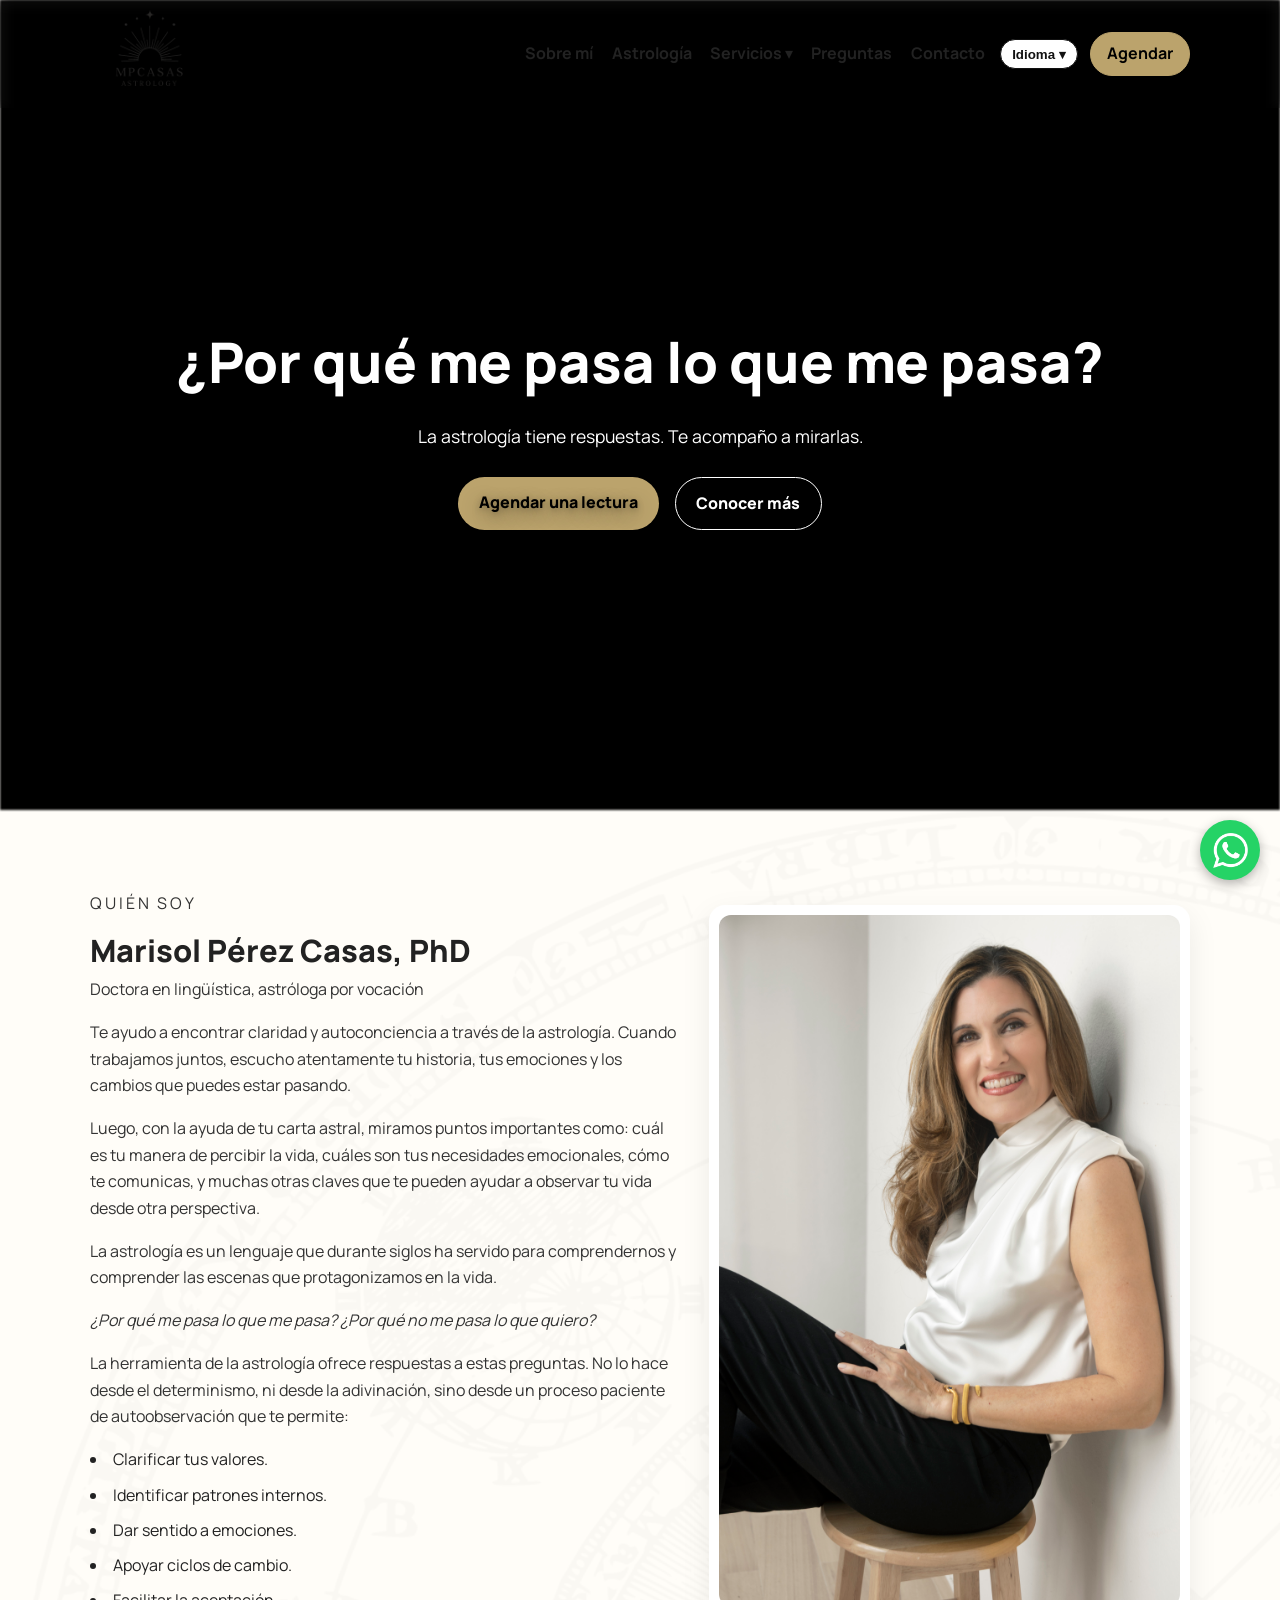
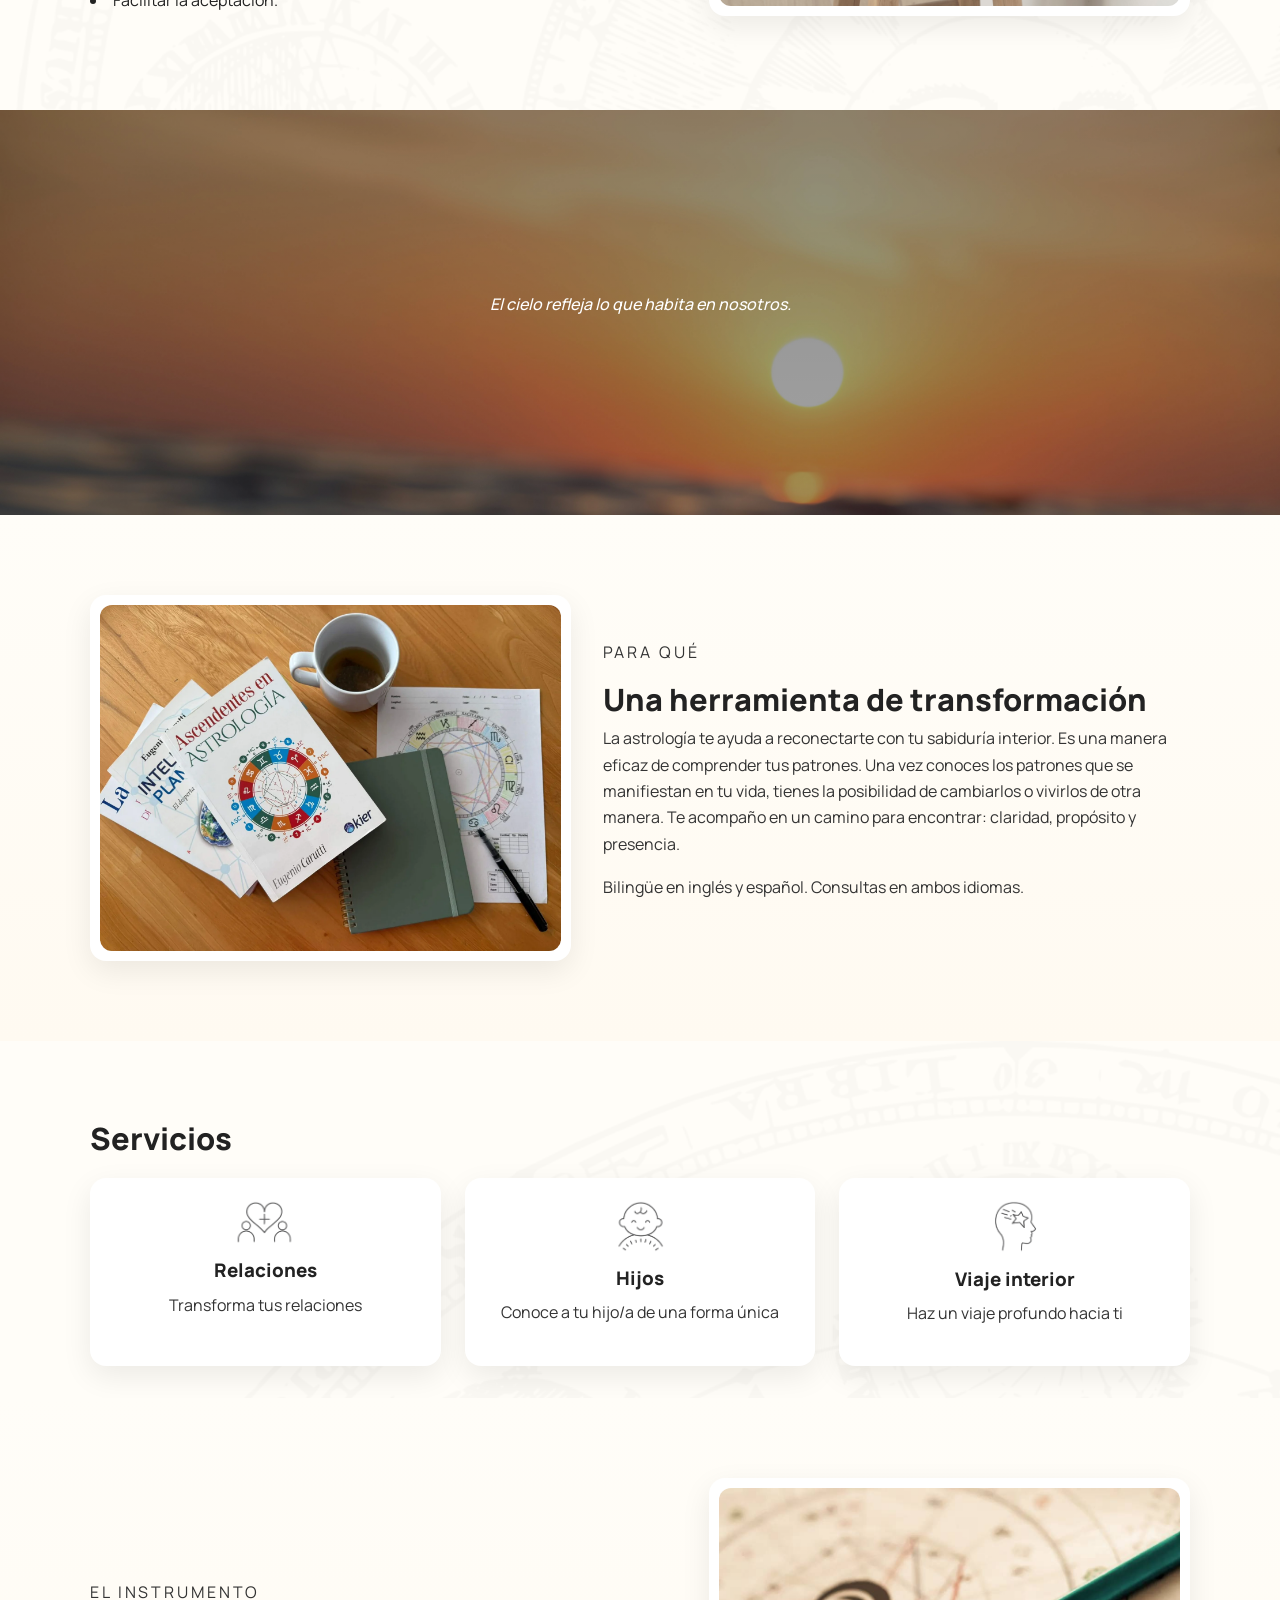
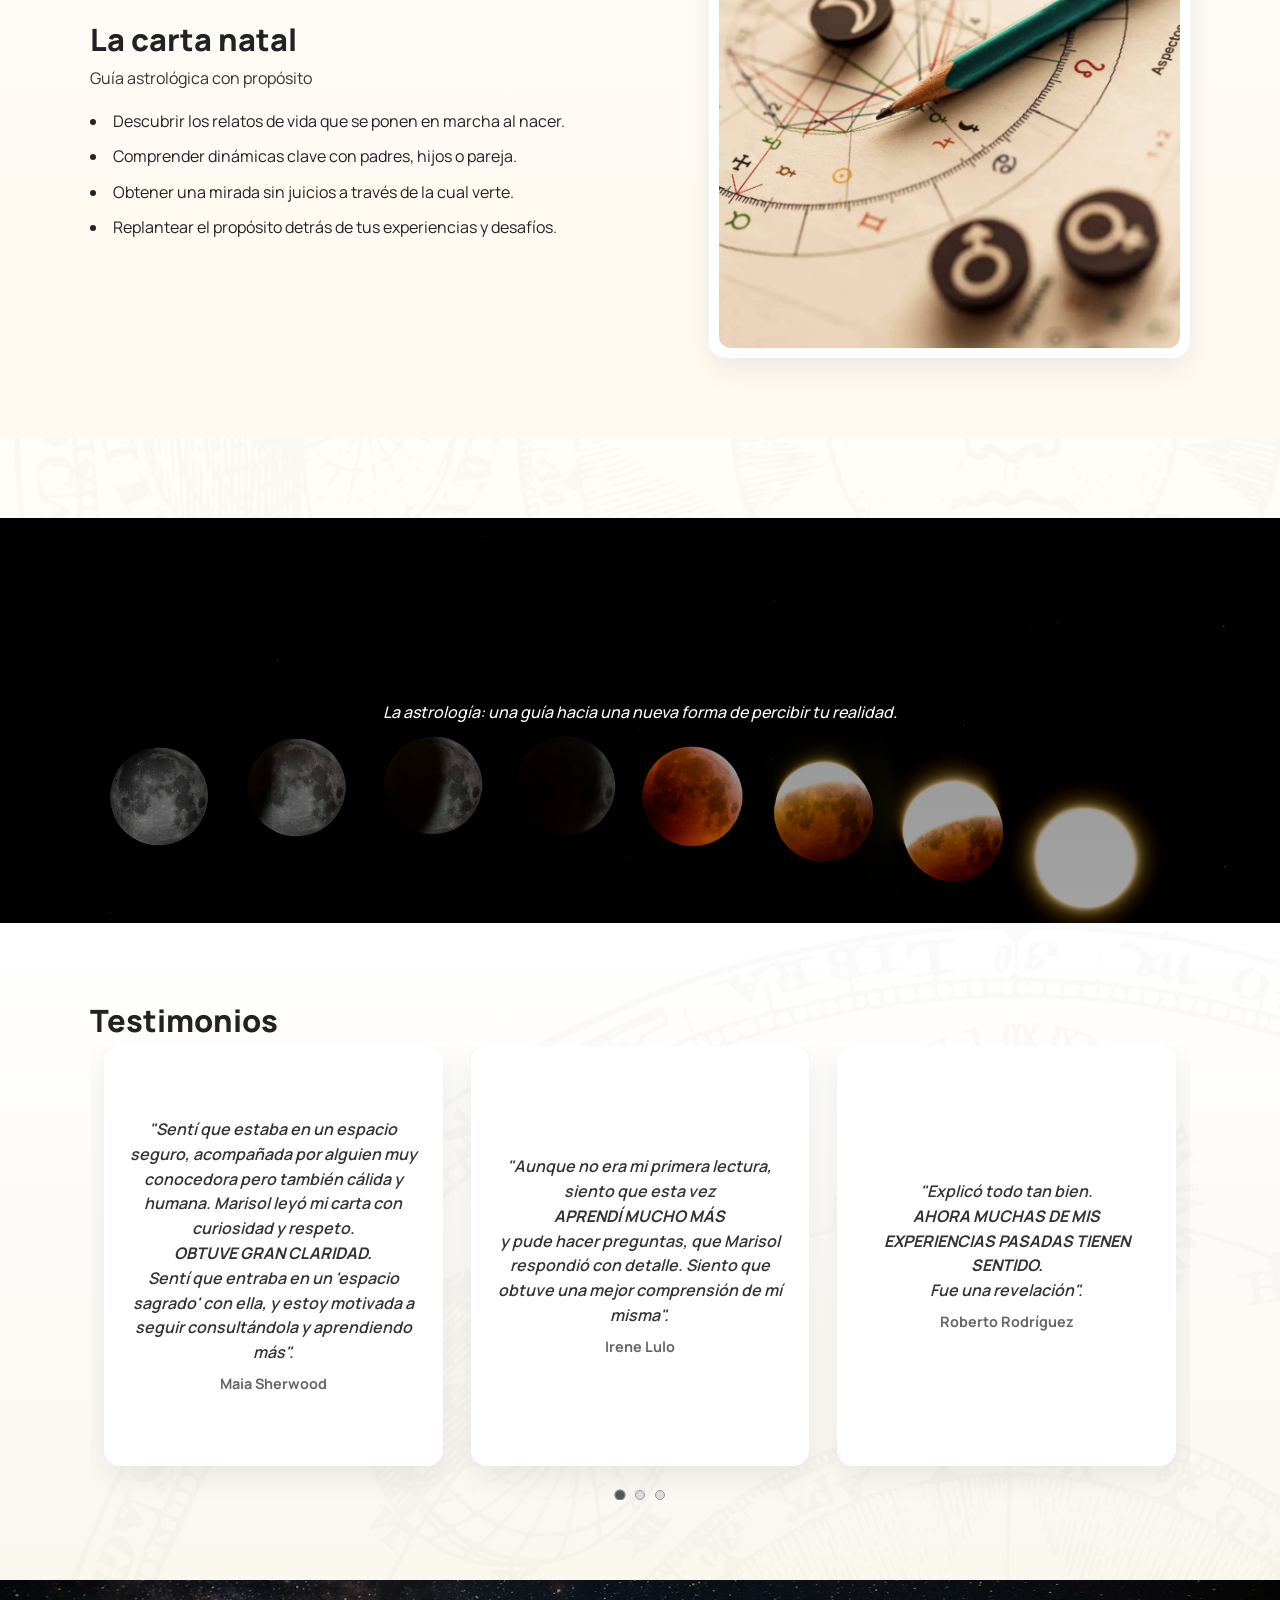
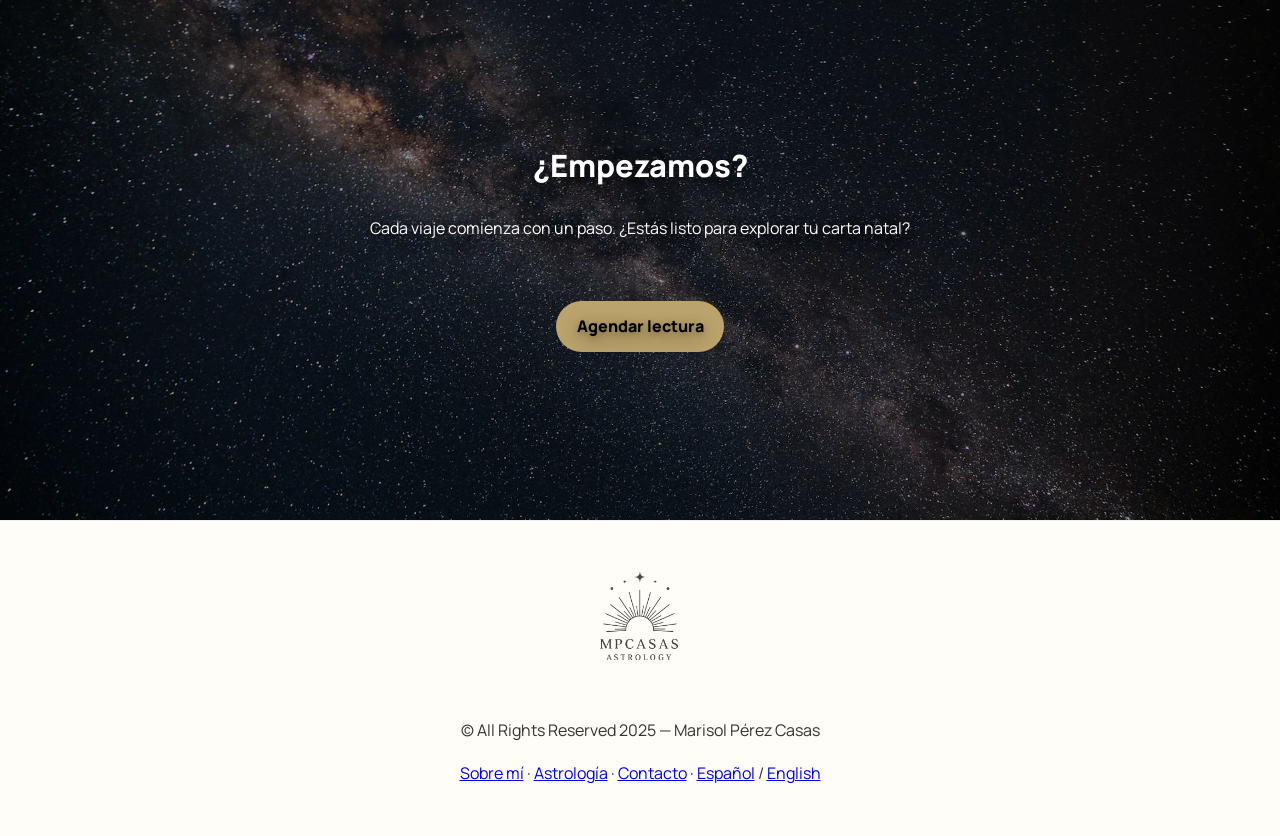
==== commit 0a692620: "Add files via upload" ====
--- a/index.html
+++ b/index.html
@@ -14,7 +14,9 @@
   <!-- HEADER -->
   <header class="site-header on-dark" id="site-header">
     <div class="wrap bar">
-      <a class="brand" href="#inicio"><span class="mark">✷</span>Marisol Pérez Casas</a>
+      <a class="brand" href="index.html">
+        <img src="logo-marisol-negro.png" alt="Marisol Pérez Casas">
+      </a>
       <nav class="site-nav" aria-label="Principal">
         <!-- NAV (bilingüe) -->
         <a class="i18n" data-lang="es" href="sobre-mi.html">Sobre mí</a>
@@ -282,7 +284,7 @@
             </article>
             <article class="t-slide">
               <blockquote>
-                "Marisol me hizo sentir muy cómodo. Se tomó el tiempo de explicar cada parte de la carta y el significado de cada posición con mucho detalle. <strong>VER MIS RELACIONES REFLEJADAS EN LA CARTA FUE FASCINANTE.</strong>"
+                "Marisol me hizo sentir muy cómodo. Se tomó el tiempo de explicar cada parte de la carta y el significado de cada posición con mucho detalle. <strong>VER MIS RELACIONES REFLEJADAS EN LA CARTA FUE FASCINANTE."</strong>
                 <cite>Juan Fernández</cite>
               </blockquote>
             </article>
@@ -294,7 +296,7 @@
             </article>
             <article class="t-slide">
               <blockquote>
-                "Mi parte favorita de la lectura fue darme cuenta de que soy quien soy y que <strong>SOY TAL COMO DEBO SER</strong>".
+                "Mi parte favorita de la lectura fue darme cuenta de que soy quien soy y que <strong>SOY TAL COMO DEBO SER".</strong>
                 <cite>Angélica Bevilacqua</cite>
               </blockquote>
             </article>
@@ -331,19 +333,19 @@
             </article>
             <article class="t-slide">
               <blockquote>
-                "Marisol made me feel extremely comfortable. She took the time to thoroughly explain each part of the chart and the meaning of each placement. <strong>SEEING MY RELATIONSHIPS IN THE CHART WAS FASCINATING.</strong>"
+                "Marisol made me feel extremely comfortable. She took the time to thoroughly explain each part of the chart and the meaning of each placement. <strong>SEEING MY RELATIONSHIPS IN THE CHART WAS FASCINATING."</strong>
                 <cite>Juan Fernández</cite>
               </blockquote>
             </article>
             <article class="t-slide">
               <blockquote>
-                "<strong>THE INSIGHTS WERE INCREDIBLY ACCURATE</strong>, and it felt like Marisol truly understood my personality, strengths, and challenges."
+                <strong>"THE INSIGHTS WERE INCREDIBLY ACCURATE</strong>, and it felt like Marisol truly understood my personality, strengths, and challenges."
                 <cite>Daniel Chardón</cite>
               </blockquote>
             </article>
             <article class="t-slide">
               <blockquote>
-                "My favorite part of the reading was realizing that I am who I am, and that <strong>I AM AS I SHOULD BE</strong>."
+                "My favorite part of the reading was realizing that I am who I am, and that <strong>I AM AS I SHOULD BE."</strong>
                 <cite>Angélica Bevilacqua</cite>
               </blockquote>
             </article>
@@ -374,6 +376,9 @@
 
   <footer>
     <div class="wrap">
+      <div class="footer-logo">
+        <img src="logo-marisol-negro.png" alt="Marisol Pérez Casas">
+      </div>
       <p>© All Rights Reserved 2025 — Marisol Pérez Casas</p>
       <p class="i18n" data-lang="es"><a href="sobre-mi.html">Sobre mí</a> · <a href="astrologia.html">Astrología</a> · <a href="contacto.html">Contacto</a> · <a href="#" data-setlang="es">Español</a> / <a href="#" data-setlang="en">English</a></p>
       <p class="i18n" data-lang="en"><a href="sobre-mi.html">About</a> · <a href="astrologia.html">Astrology</a> · <a href="contacto.html">Contact</a> · <a href="#" data-setlang="es">Spanish</a> / <a href="#" data-setlang="en">English</a></p>
--- a/styles.css
+++ b/styles.css
@@ -19,6 +19,11 @@
 .site-header{position:fixed;inset:0 0 auto;z-index:30;backdrop-filter:saturate(140%) blur(6px);transition:color .2s ease}
 .bar{display:flex;justify-content:space-between;align-items:center;padding:14px 0}
 .brand{font-weight:700;text-decoration:none;display:flex;align-items:center;gap:.4rem}
+.brand img {
+  height: 120px; /* Mucho más grande */
+  width: auto;
+  margin: -20px 0; /* Compensar para no aumentar altura del nav */
+}
 .mark{color:var(--accent)}
 .site-nav{display:flex;align-items:center;gap:12px}
 .site-nav a{font-weight:700;text-decoration:none;padding:.3rem .2rem;border-radius:6px}
@@ -221,10 +226,10 @@
   border-radius: var(--radius);
   box-shadow: var(--shadow);
   padding: 28px 20px;
-  height: 420px; /* AUMENTADO de 340px a 420px */
+  height: 420px;
   display: flex;
   flex-direction: column;
-  justify-content: space-between;
+  justify-content: center;
   overflow: hidden;
 }
 .t-slide cite{
@@ -233,11 +238,8 @@
   color: #666;
   font-style: normal;
   font-weight: 700;
-  margin-top: 16px;
-  padding-top: 14px;
-  border-top: 1px solid rgba(0,0,0,0.08);
+  margin-top: 8px;
   font-size: 0.9rem;
-  flex-shrink: 0;
 }
 .t-dots{display:flex;justify-content:center;gap:10px;margin-top:24px}
 .t-dot{width:10px;height:10px;border-radius:50%;border:1px solid #999;background:#ddd;cursor:pointer;transition:transform .2s, background .2s}
@@ -248,7 +250,7 @@
     flex: 0 0 calc(100% / 2);
   }
   .t-slide blockquote {
-    height: 300px;
+    height: 380px;
   }
 }
 
@@ -397,6 +399,17 @@
 
 /* FOOTER */
 footer{padding:2rem 0;border-top:1px solid #eee;text-align:center;color:#777;font-size:.9rem}
+footer .footer-logo {
+  margin-bottom: 1.5rem;
+}
+
+footer .footer-logo img {
+  height: 140px; /* Más grande en footer también */
+  width: auto;
+  margin: 0 auto;
+  display: block;
+  opacity: 0.85;
+}
 
 /* RESPONSIVE */
 @media (max-width:850px){
@@ -516,4 +529,16 @@
     width: 28px;
     height: 28px;
   }
+}
+
+/* Listas alineadas con el texto */
+ul {
+  list-style-position: inside;
+  padding-left: 0;
+  margin: 1em 0;
+}
+
+li {
+  margin: 0.5em 0;
+  line-height: 1.7;
 }
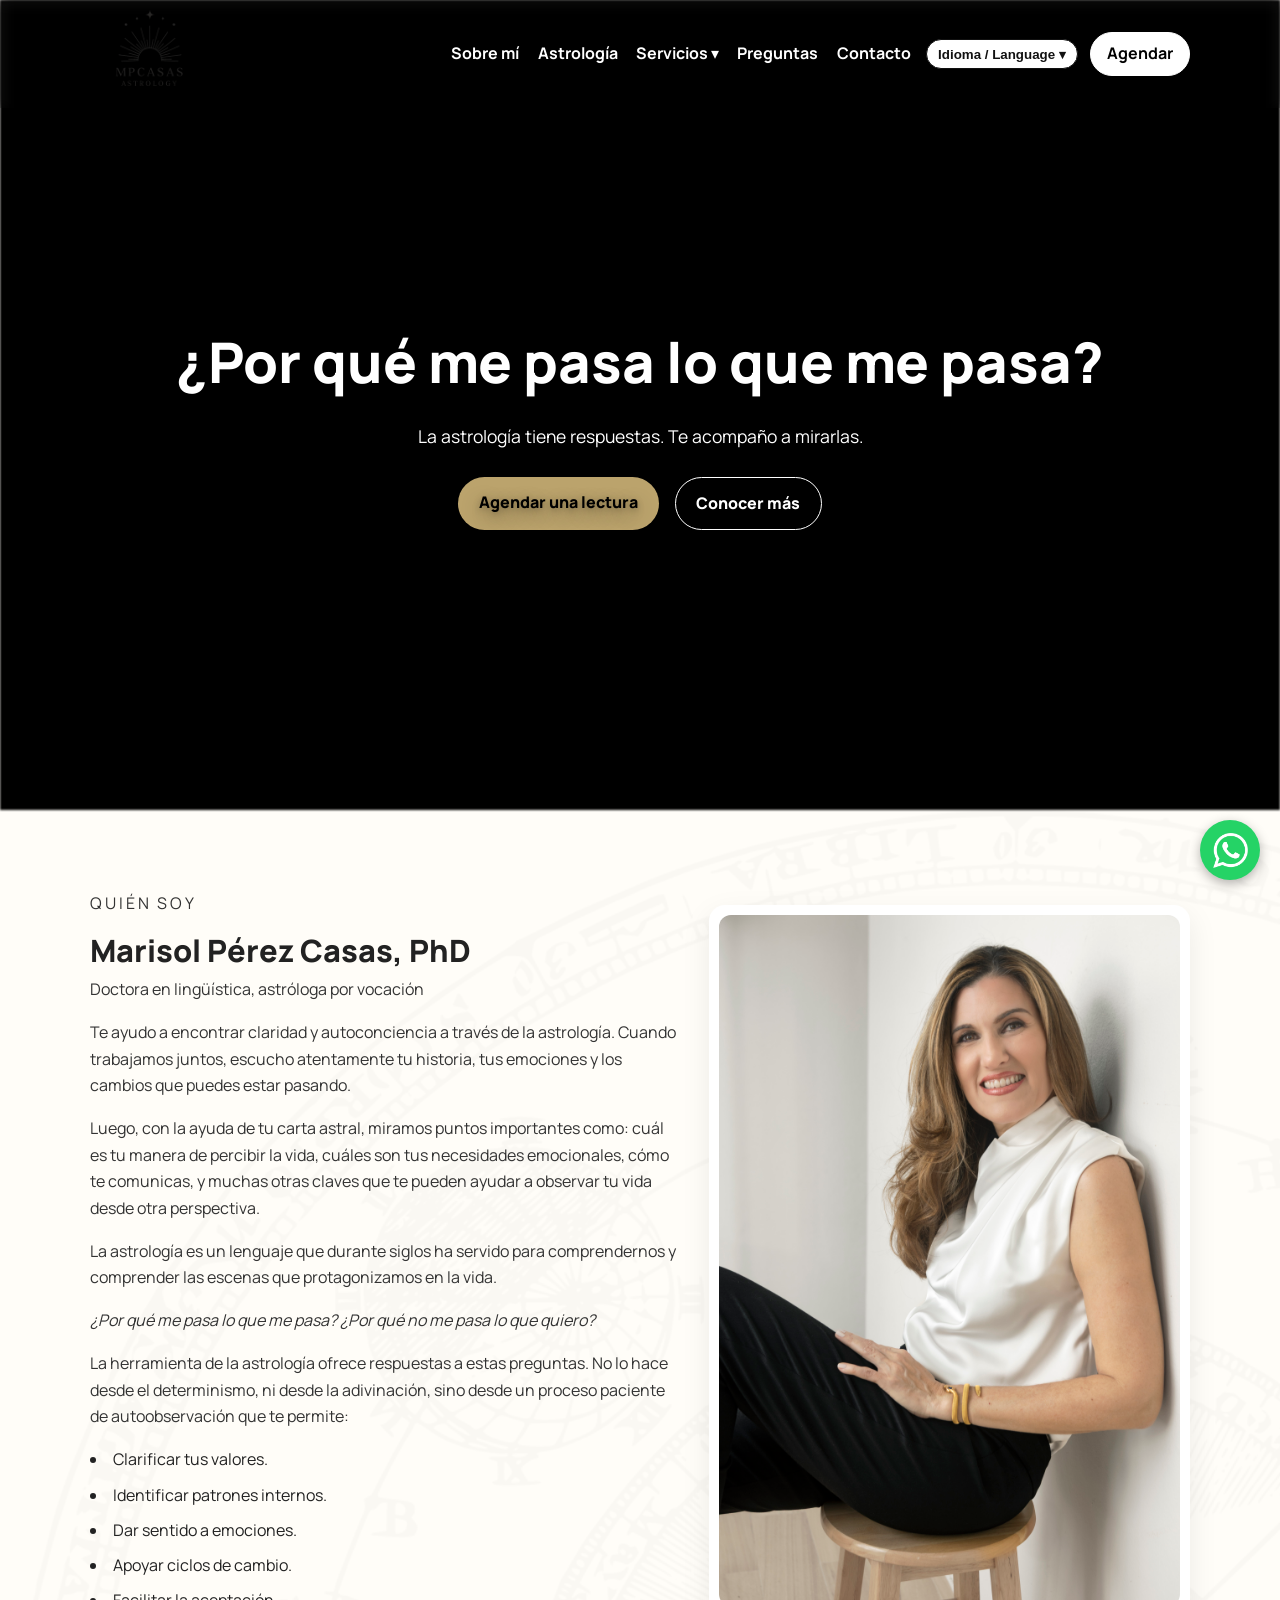
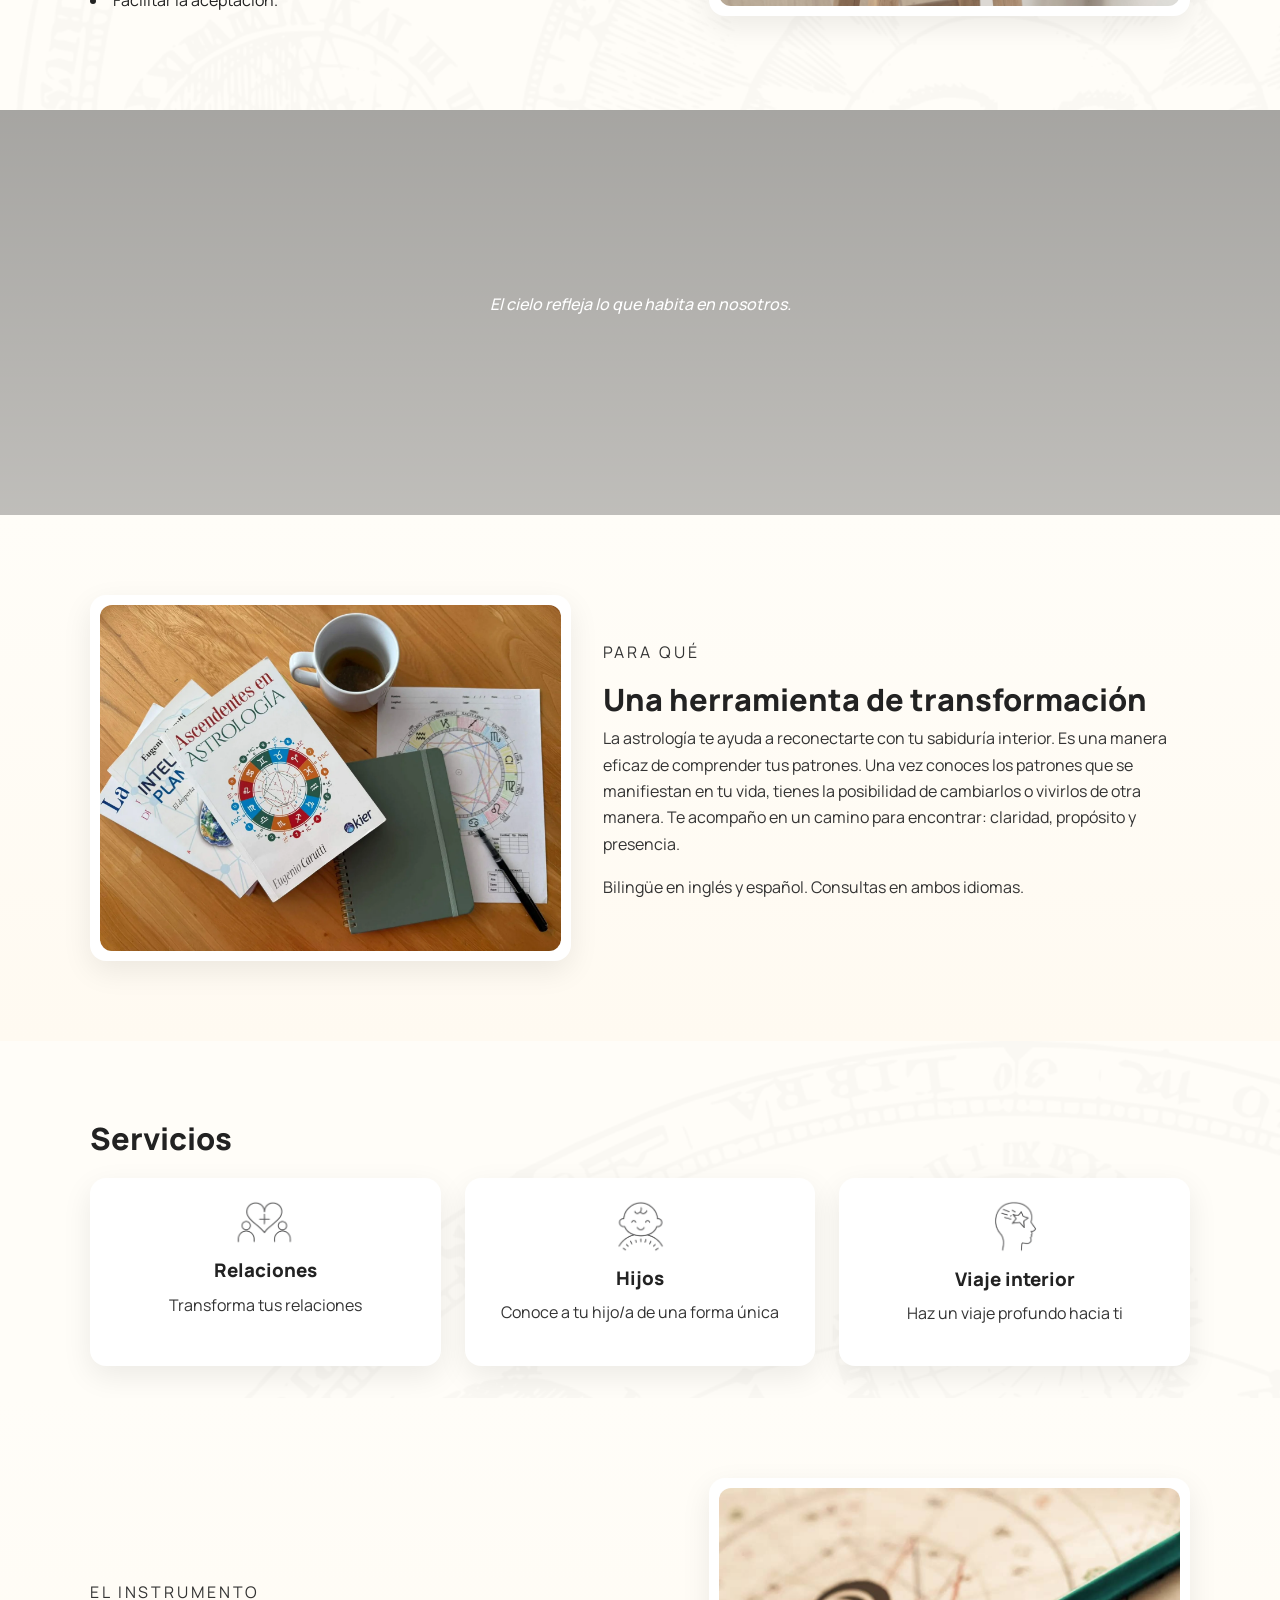
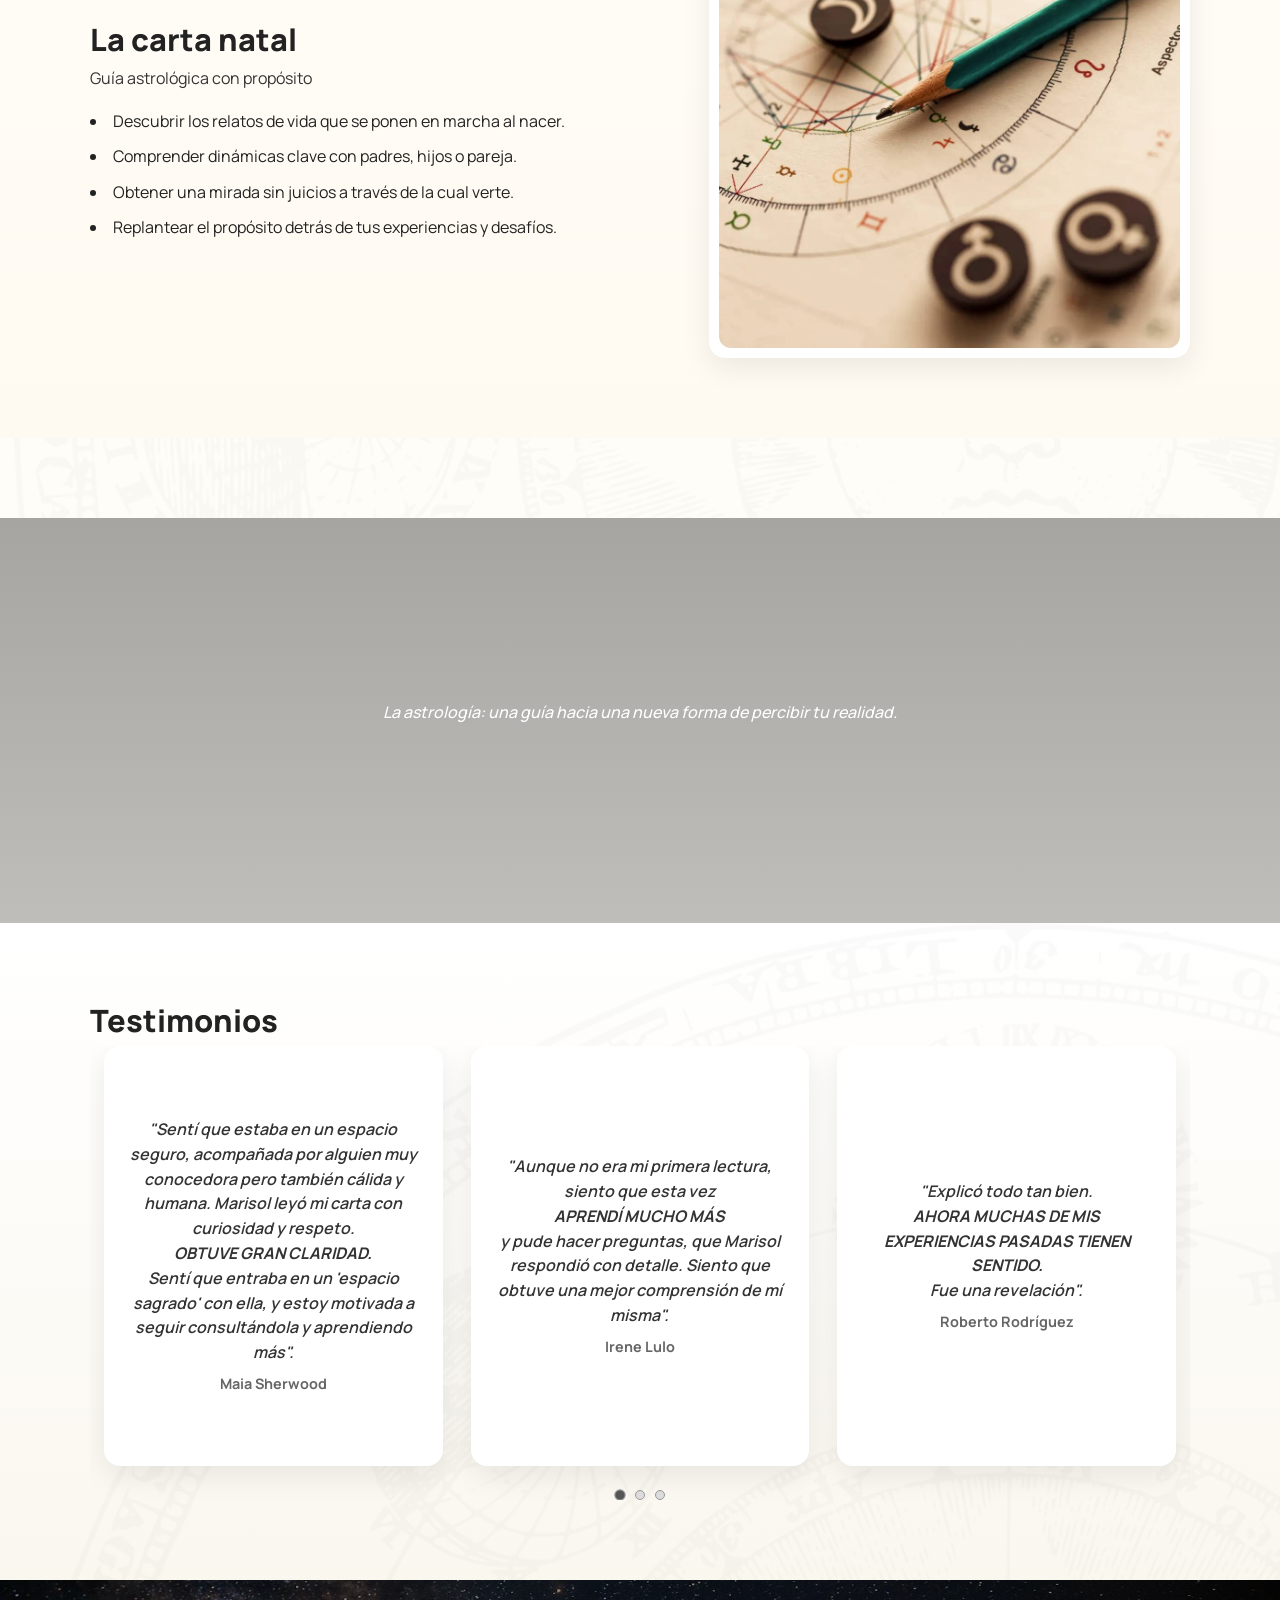
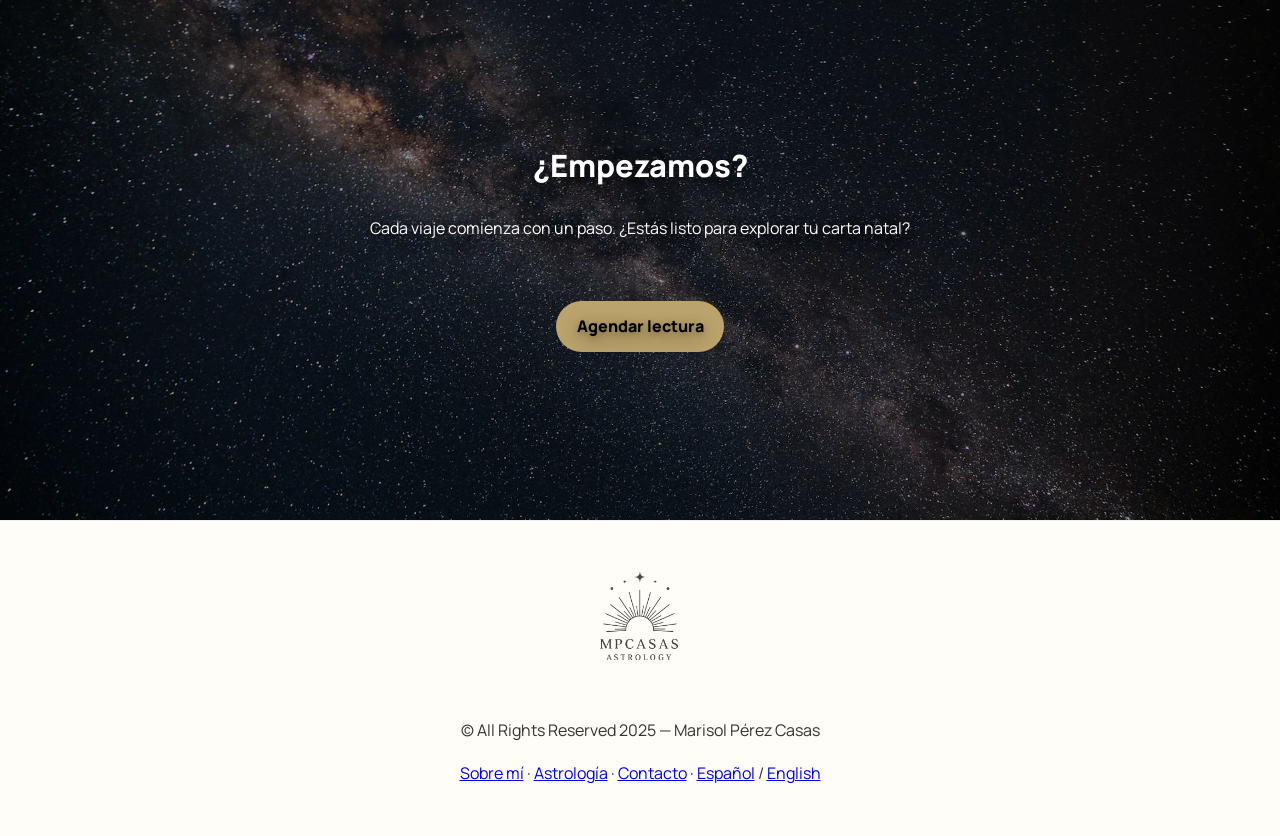
==== commit 60c5969c: "Add files via upload" ====
--- a/index.html
+++ b/index.html
@@ -46,11 +46,10 @@
         <!-- Selector de idioma -->
         <div class="lang lang--fixed">
           <button class="lang-btn" aria-haspopup="true" aria-expanded="false">
-            <span class="i18n" data-lang="es">Idioma ▾</span>
-            <span class="i18n" data-lang="en">Language ▾</span>
+            Idioma / Language ▾
           </button>
           <div class="lang-menu" role="menu">
-            <a role="menuitem" data-setlang="es" href="#">🇵🇷 Español</a>
+            <a role="menuitem" data-setlang="es" href="#">🇪🇸 Español</a>
             <a role="menuitem" data-setlang="en" href="#">🇺🇸 English</a>
           </div>
         </div>
--- a/styles.css
+++ b/styles.css
@@ -37,11 +37,20 @@
 .site-header:not(.on-dark) .brand,
 .site-header:not(.on-dark) .site-nav a{color:var(--ink)}
 .site-header:not(.on-dark) .site-nav .btn{border-color:var(--accent);color:#000;background:var(--accent)}
-
-/* Idioma dropdown */
-.lang{position:relative}
+/* Iperfedioma dropdown */
+.lang{position:relative; z-index:100;} /* Menor que servicios */
 .lang-btn{background:transparent;border:1px solid currentColor;border-radius:999px;padding:.4rem .7rem;font-weight:700;cursor:pointer}
-.lang-menu{position:absolute;right:0;top:calc(100% + 6px);background:var(--card);box-shadow:var(--shadow);border-radius:10px;padding:6px;display:none}
+.lang-menu{
+  position:absolute;
+  right:0;
+  top:calc(100% + 6px);
+  background:var(--card);
+  box-shadow:var(--shadow);
+  border-radius:10px;
+  padding:6px;
+  display:none;
+  z-index:101; /* Menor que services-menu */
+}
 .lang-menu.open{display:block}
 .lang-menu a{display:block;padding:.45rem .7rem;color:inherit;white-space:nowrap;text-decoration:none}
 .lang-menu .lang-flag{ margin-left:.4rem; font-size:1rem; line-height:1; }
@@ -117,26 +126,54 @@
 .mosaic > *{ position:relative; z-index:1; }
 
 /* BANDAS NATURALES (parallax) */
-.band{position:relative;padding:0;overflow:hidden;min-height:45vh}
+.band{
+  position:relative;
+  padding:0;
+  overflow:hidden;
+  min-height:45vh;
+}
+
 .band .band-inner{
-  position:relative;z-index:2;text-align:center;color:#fff;
-  display:grid;place-items:center;min-height:45vh;padding:0 1rem;
-  font-family:Manrope,serif;font-size:1.3rem;
+  position:relative;
+  z-index:2;
+  text-align:center;
+  color:#fff;
+  display:grid;
+  place-items:center;
+  min-height:45vh;
+  padding:0 1rem;
+  font-family:Manrope,serif;
+  font-size:1.3rem;
   font-style: italic;
   font-weight: 500;
 }
+
 .band::before{
-  content:"";position:absolute;inset:0;z-index:0;
+  content:"";
+  position:absolute;
+  inset:0;
+  z-index:0;
   background-size:cover;
   background-position:center var(--band-pos, 0%);
+  background-attachment: fixed; /* PARALLAX EN MÓVIL TAMBIÉN */
   filter:brightness(.85);
 }
+
 .band::after{
-  content:""; position:absolute; inset:0; z-index:1;
+  content:""; 
+  position:absolute; 
+  inset:0; 
+  z-index:1;
   background:linear-gradient(180deg,rgba(0,0,0,.35),rgba(0,0,0,.25));
 }
-.band-playa::before{background-image:url("./playa-atardecer-con-sol.jpg?v=1");}
-.band-luna::before{background-image:url("./ciclo-lunar.jpg?v=1");}
+
+.band-playa::before{
+  background-image:url("./playa-atardecer-con-sol.jpg?v=1");
+}
+
+.band-luna::before{
+  background-image:url("./ciclo-lunar.jpg?v=1");
+}
 
 /* Forzar contraste en textos que van sobre imágenes (bandas) */
 .band .band-inner,
@@ -152,9 +189,20 @@
 }
 
 /* Menú Servicios (nav) */
-.site-nav .nav-item{position:relative}
+.site-nav .nav-item{position:relative; z-index:200;} /* AGREGADO z-index */
 .site-nav .nav-item .nav-services-btn{background:transparent;border:0;color:inherit;font-weight:700;cursor:pointer;padding:.3rem .2rem;border-radius:6px}
-.site-nav .nav-item .services-menu{position:absolute;top:calc(100% + 8px);left:0;background:var(--card);box-shadow:var(--shadow);border-radius:10px;padding:8px;display:none;min-width:180px}
+.site-nav .nav-item .services-menu{
+  position:absolute;
+  top:calc(100% + 8px);
+  left:0;
+  background:var(--card);
+  box-shadow:var(--shadow);
+  border-radius:10px;
+  padding:8px;
+  display:none;
+  min-width:180px;
+  z-index:999; /* Muy alto para estar por encima de todo */
+}
 .site-nav .nav-item.open .services-menu{ display:block; }
 .site-nav .services-menu a{display:block;padding:.45rem .7rem;color:inherit;text-decoration:none;border-radius:6px}
 .site-nav .services-menu a:hover{background:#f5f5f5}
@@ -420,6 +468,77 @@
 }
 @media (min-width:851px){ .nav-toggle{display:none} }
 
+/* ============================================
+   RESPONSIVE - SOLO MÓVIL
+   ============================================ */
+
+@media (max-width: 768px) {
+  /* Logo más pequeño en móvil */
+  .brand img {
+    height: 70px;
+    margin: -10px 0;
+  }
+
+  /* Reducir padding entre secciones en móvil */
+  section {
+    padding: 40px 0; /* REDUCIDO de 80px a 40px */
+  }
+
+  section + section {
+    padding-top: 20px; /* Aún menos espacio entre secciones consecutivas */
+  }
+
+  /* TEXTO NEGRO EN NAV MÓVIL */
+  .site-header.on-dark .brand,
+  .site-header.on-dark .site-nav a,
+  .site-header.on-dark .nav-services-btn,
+  .site-header.on-dark .lang-btn {
+    color: #111 !important;
+  }
+
+  /* Hero ajustes móvil */
+  .hero {
+    min-height: 100vh;
+  }
+
+  .hero-content {
+    padding-top: 140px;
+  }
+
+  .hero-content h1 {
+    font-size: 2rem;
+  }
+
+  .hero-content .lead {
+    font-size: 1rem;
+  }
+
+  /* Botones CTA apilados */
+  .cta-row {
+    flex-direction: column;
+    gap: 0.8rem;
+  }
+
+  .cta-row .btn {
+    width: 100%;
+    max-width: 300px;
+  }
+
+  /* Grids a una columna */
+  .about-grid,
+  .about-grid--invert,
+  .natal,
+  .services-grid {
+    grid-template-columns: 1fr;
+    gap: 2rem;
+  }
+
+  /* Footer logo más pequeño */
+  footer .footer-logo img {
+    height: 90px;
+  }
+}
+
 /* ===== i18n ===== */
 .i18n{display:none}
 .i18n.is-active{display:revert}
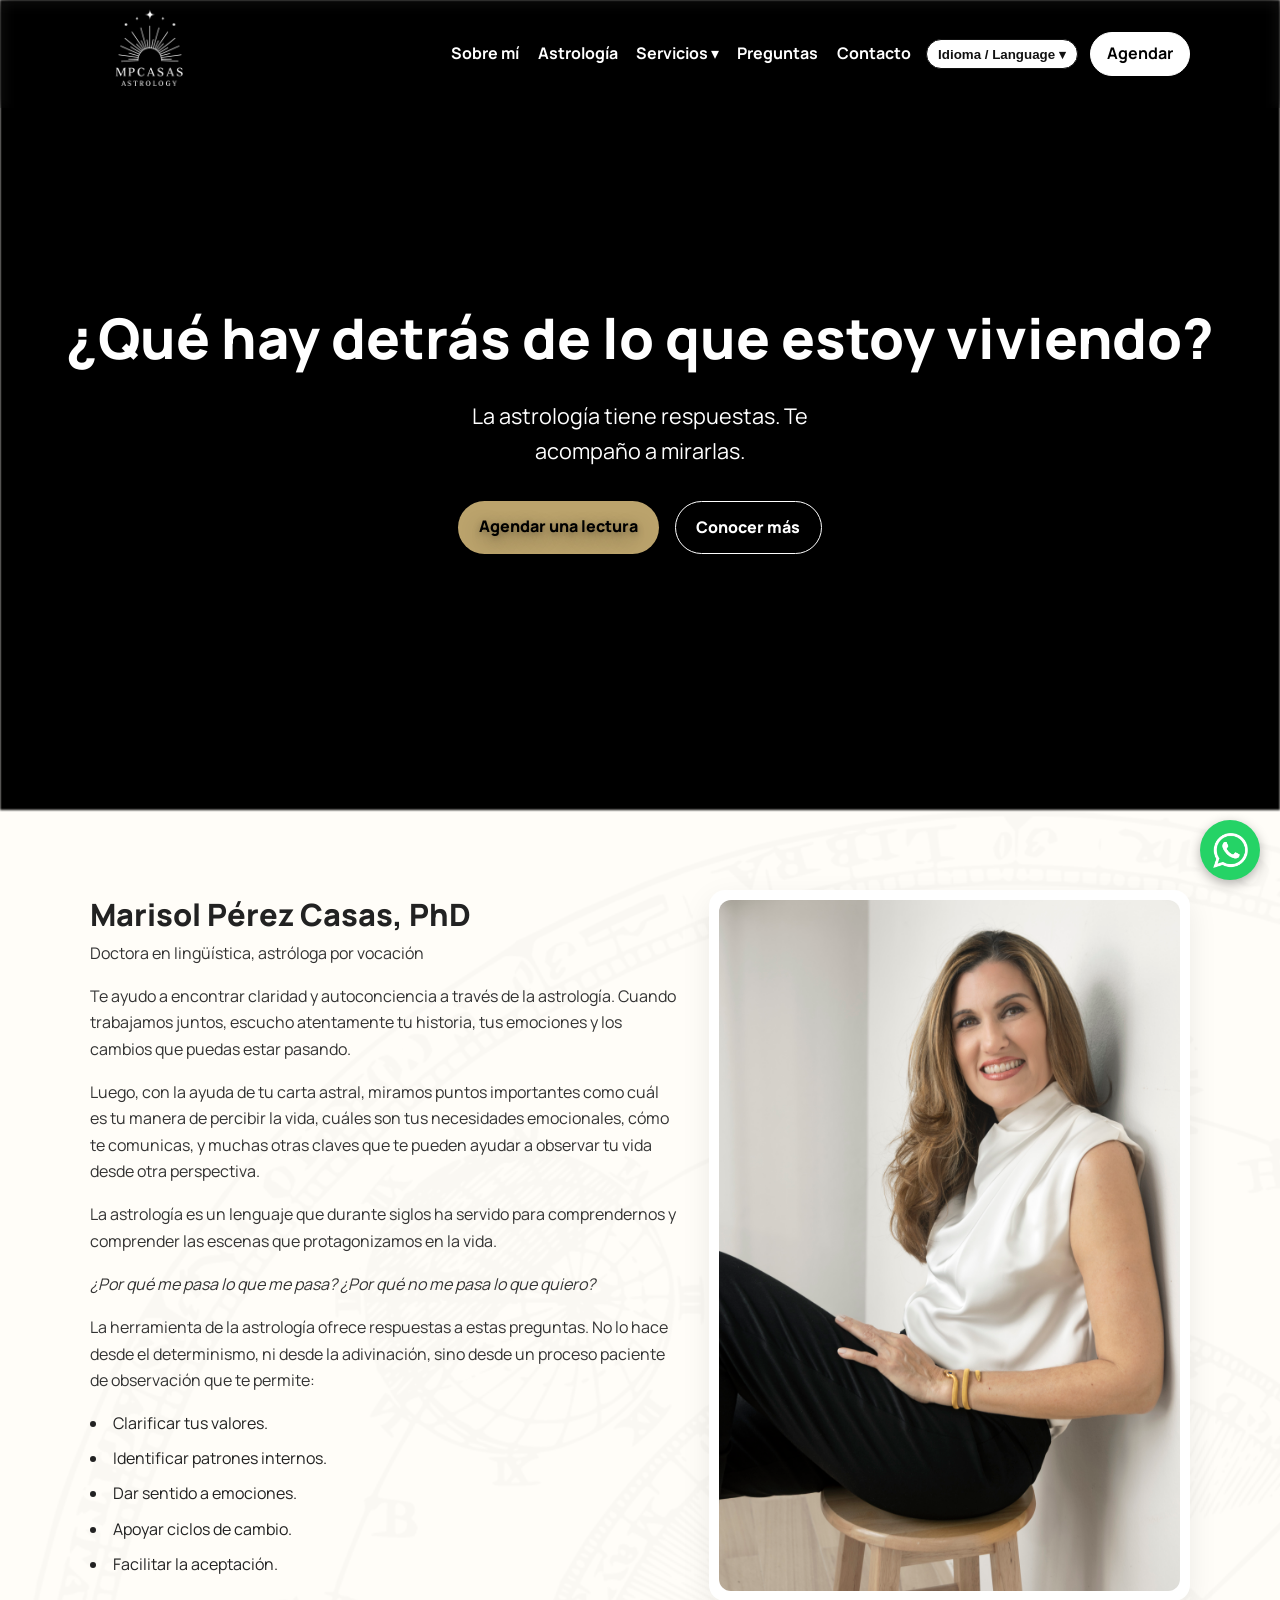
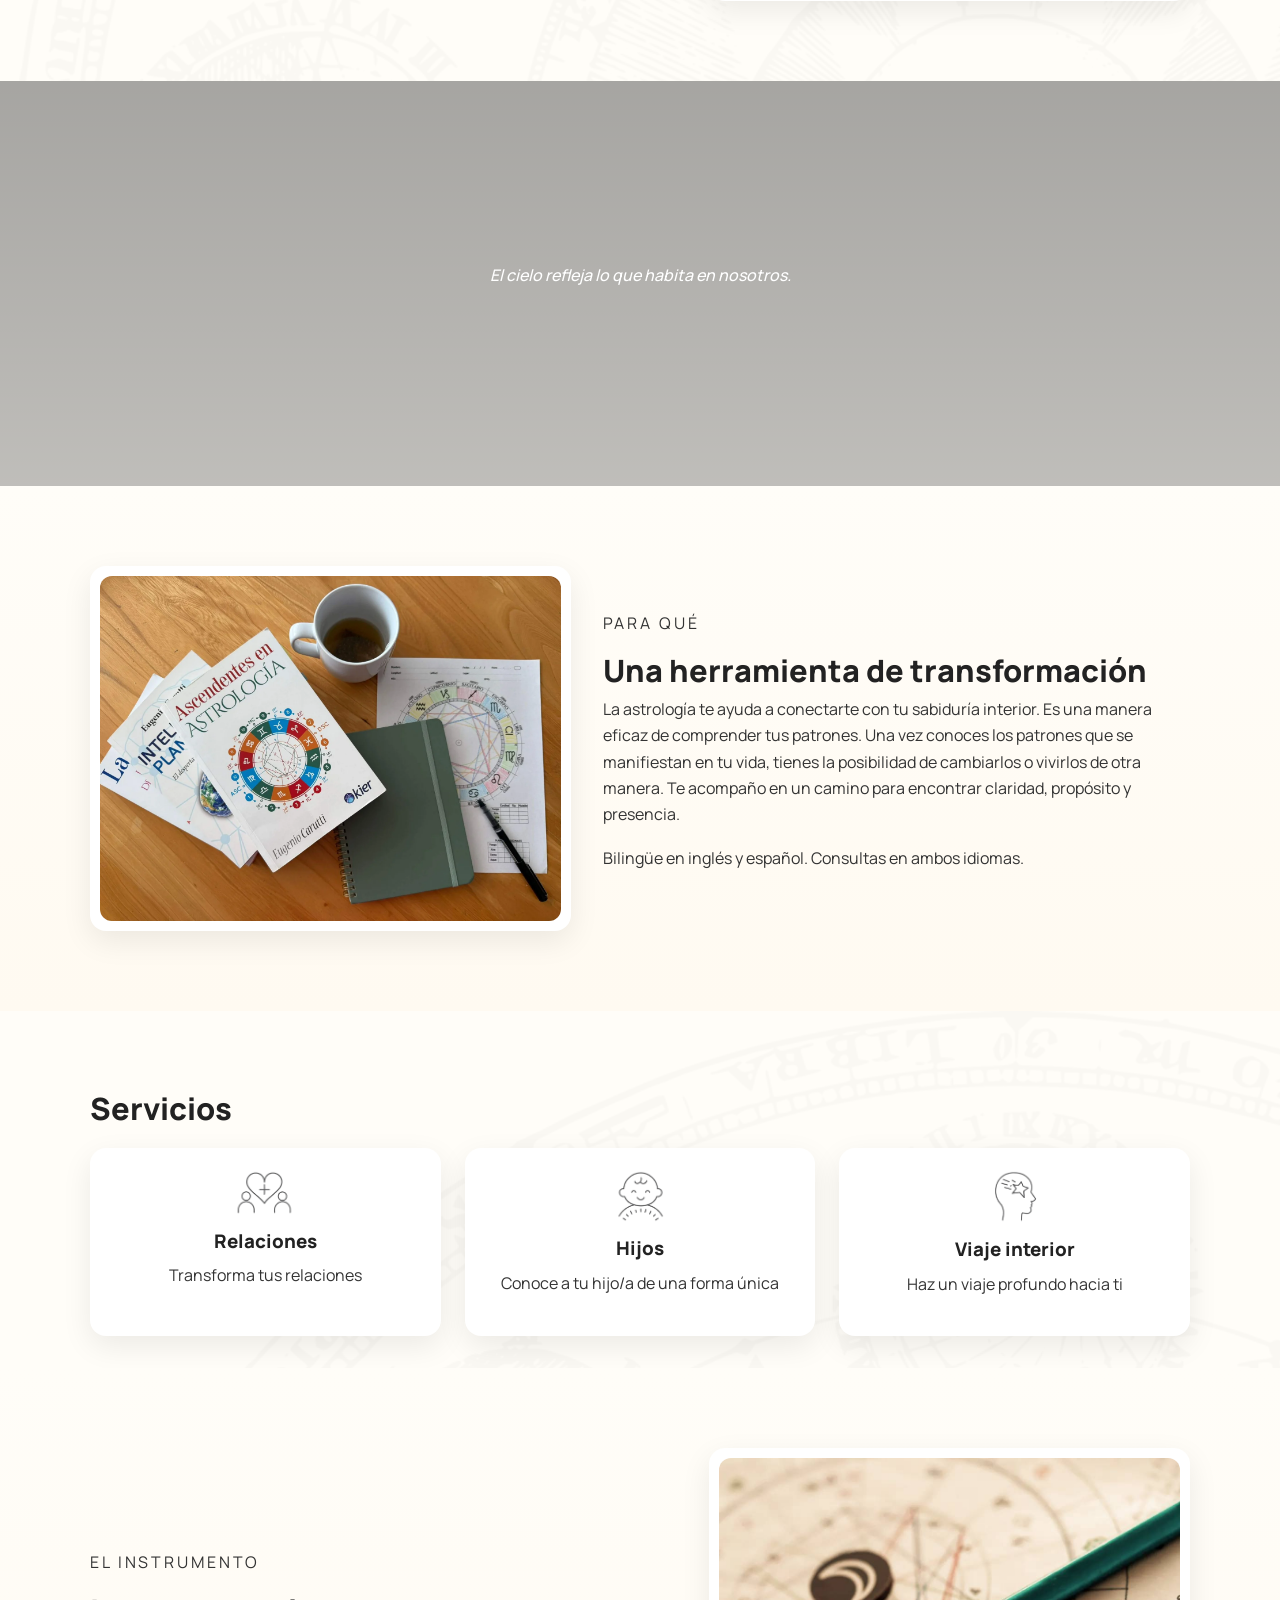
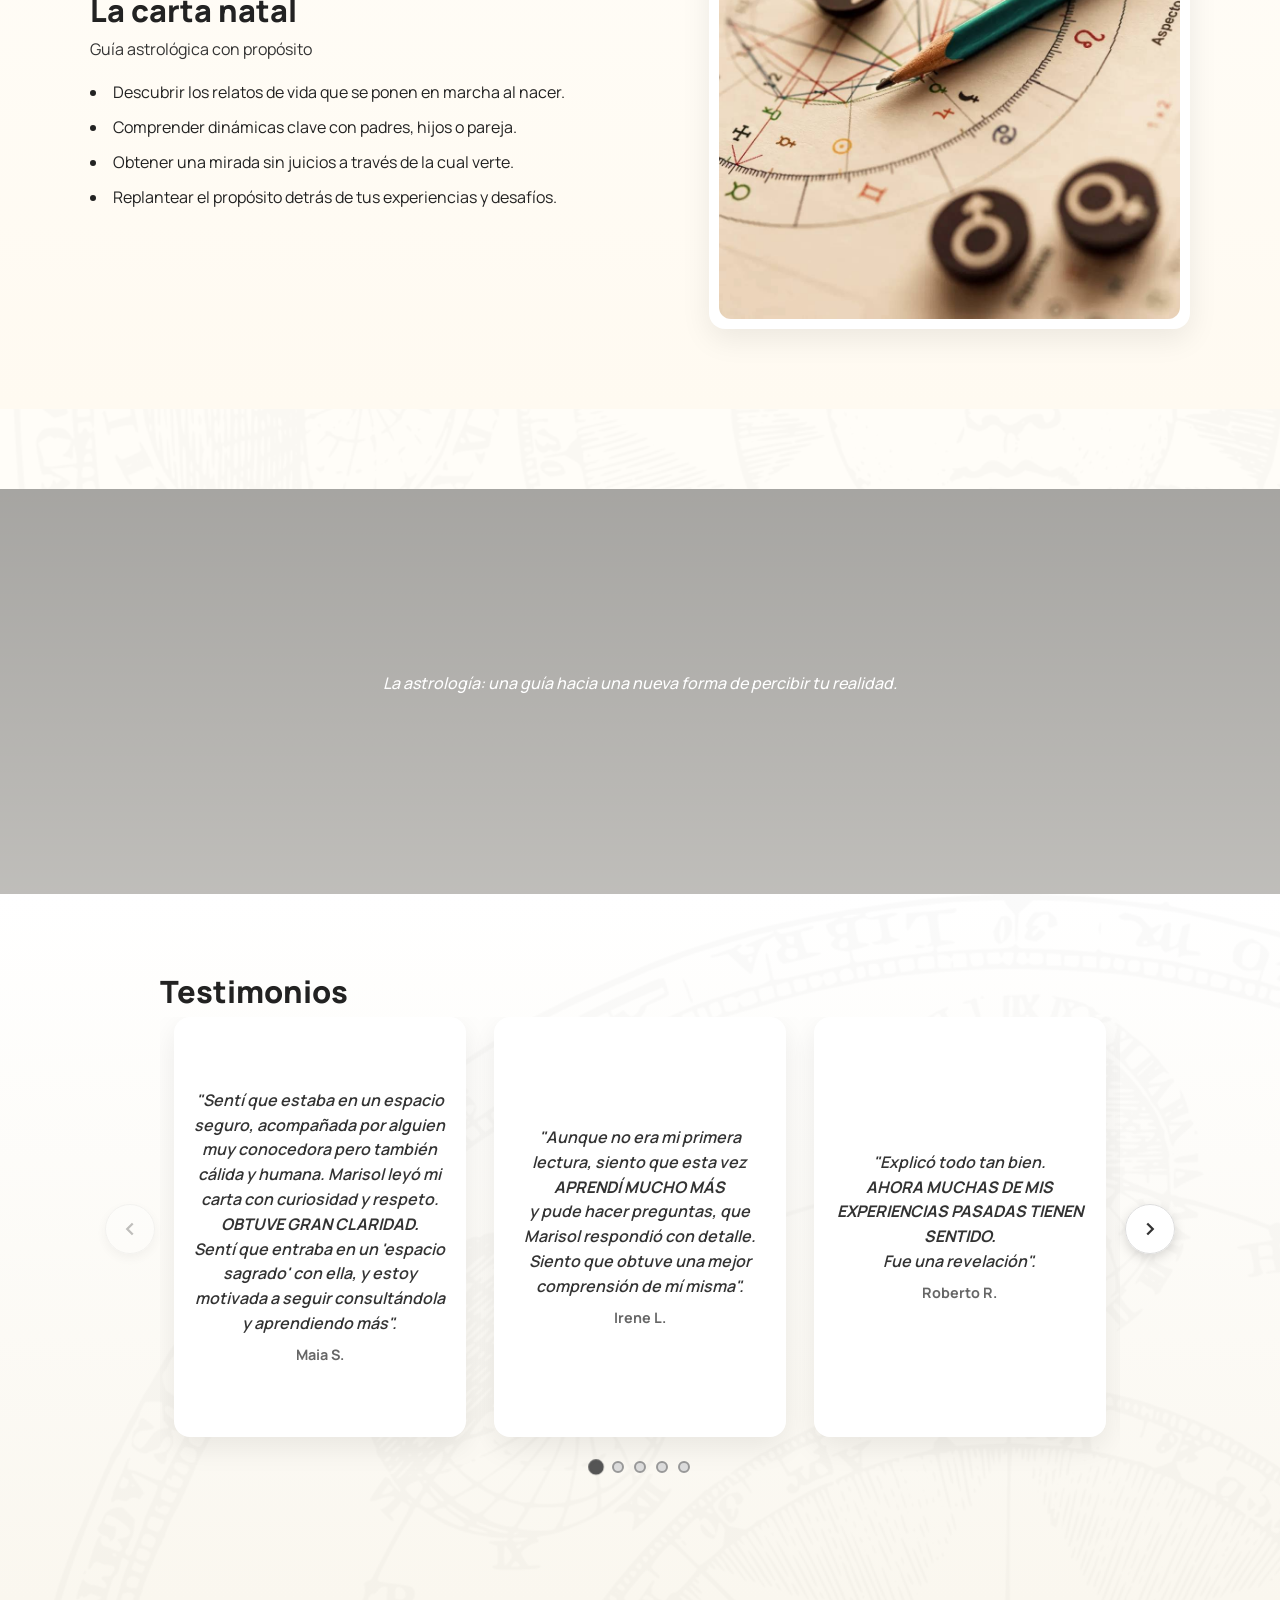
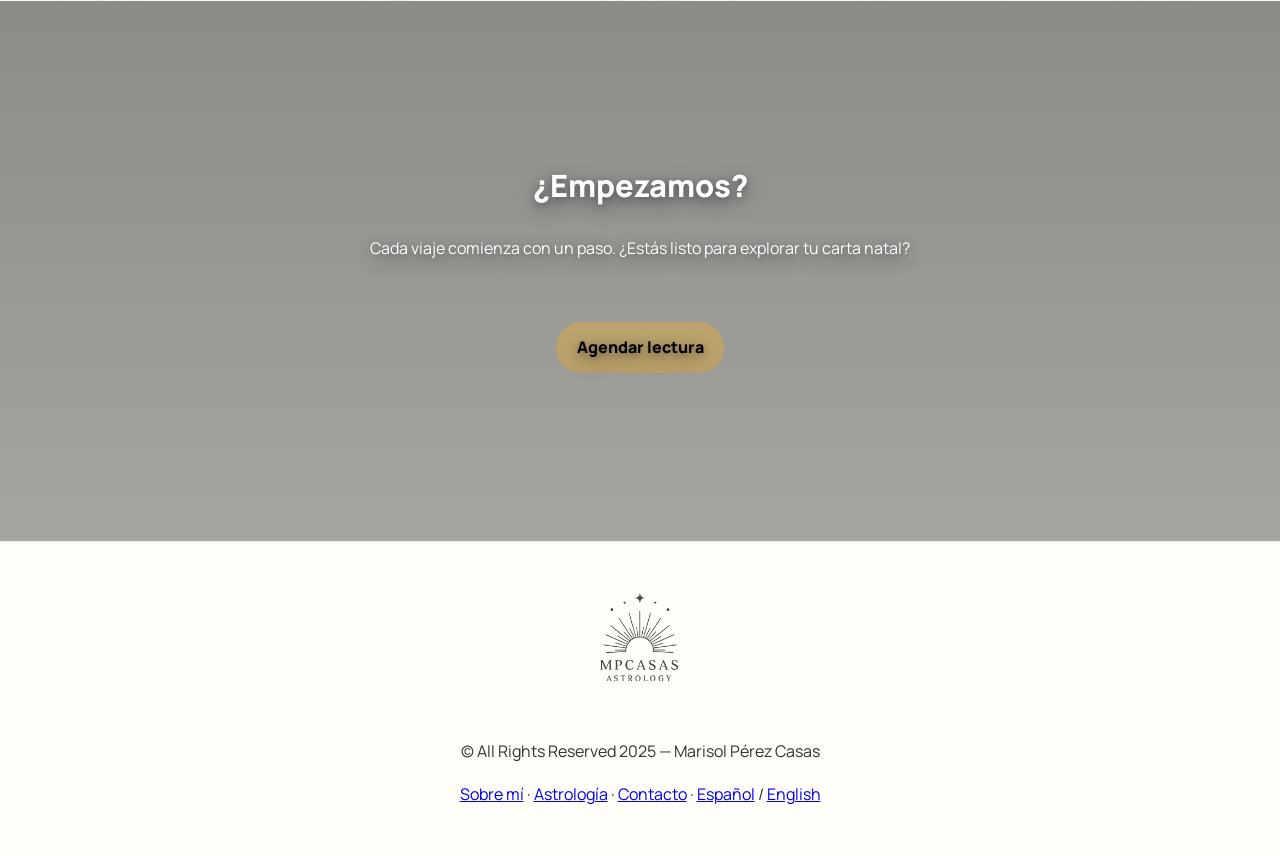
==== commit 5ed74863: "Add files via upload" ====
--- a/index.html
+++ b/index.html
@@ -69,8 +69,8 @@
         <img src="Foto-1.webp" alt="Astrología: un lenguaje sagrado">
       </video>
       <div class="hero-content">
-        <h1 class="i18n" data-lang="es">¿Por qué me pasa lo que me pasa?</h1>
-        <h1 class="i18n" data-lang="en">Why do things happen this way in my life?</h1>
+        <h1 class="i18n" data-lang="es">¿Qué hay detrás de lo que estoy viviendo?</h1>
+        <h1 class="i18n" data-lang="en">What lies behind my experiences?</h1>
 
         <p class="lead i18n" data-lang="es">La astrología tiene respuestas. Te acompaño a mirarlas.</p>
         <p class="lead i18n" data-lang="en">Astrology has some answers. Let’s explore them.</p>
@@ -89,8 +89,6 @@
     <section id="sobre-mi" class="mosaic">
       <div class="wrap about-grid">
         <div>
-          <p class="eyebrow i18n" data-lang="es">Quién soy</p>
-          <p class="eyebrow i18n" data-lang="en">Who am I</p>
 
           <h2 class="section-title i18n" data-lang="es">Marisol Pérez Casas, PhD</h2>
           <h2 class="section-title i18n" data-lang="en">Marisol Pérez-Casas, PhD</h2>
@@ -100,15 +98,15 @@
 
           <!-- ESPAÑOL -->
           <div class="i18n" data-lang="es">
-            <p>Te ayudo a encontrar claridad y autoconciencia a través de la astrología. Cuando trabajamos juntos, escucho atentamente tu historia, tus emociones y los cambios que puedes estar pasando.</p>
-            
-            <p>Luego, con la ayuda de tu carta astral, miramos puntos importantes como: cuál es tu manera de percibir la vida, cuáles son tus necesidades emocionales, cómo te comunicas, y muchas otras claves que te pueden ayudar a observar tu vida desde otra perspectiva.</p>
+            <p>Te ayudo a encontrar claridad y autoconciencia a través de la astrología. Cuando trabajamos juntos, escucho atentamente tu historia, tus emociones y los cambios que puedas estar pasando.</p>
+            
+            <p>Luego, con la ayuda de tu carta astral, miramos puntos importantes como cuál es tu manera de percibir la vida, cuáles son tus necesidades emocionales, cómo te comunicas, y muchas otras claves que te pueden ayudar a observar tu vida desde otra perspectiva.</p>
             
             <p>La astrología es un lenguaje que durante siglos ha servido para comprendernos y comprender las escenas que protagonizamos en la vida.</p>
             
             <p class="quote">¿Por qué me pasa lo que me pasa? ¿Por qué no me pasa lo que quiero?</p>
             
-            <p>La herramienta de la astrología ofrece respuestas a estas preguntas. No lo hace desde el determinismo, ni desde la adivinación, sino desde un proceso paciente de autoobservación que te permite:</p>
+            <p>La herramienta de la astrología ofrece respuestas a estas preguntas. No lo hace desde el determinismo, ni desde la adivinación, sino desde un proceso paciente de observación que te permite:</p>
             
             <ul>
               <li>Clarificar tus valores.</li>
@@ -168,7 +166,7 @@
           <h2 class="section-title i18n" data-lang="es">Una herramienta de transformación</h2>
           <h2 class="section-title i18n" data-lang="en">A Tool for Transformation</h2>
 
-          <p class="i18n" data-lang="es">La astrología te ayuda a reconectarte con tu sabiduría interior. Es una manera eficaz de comprender tus patrones. Una vez conoces los patrones que se manifiestan en tu vida, tienes la posibilidad de cambiarlos o vivirlos de otra manera. Te acompaño en un camino para encontrar: claridad, propósito y presencia.</p>
+          <p class="i18n" data-lang="es">La astrología te ayuda a conectarte con tu sabiduría interior. Es una manera eficaz de comprender tus patrones. Una vez conoces los patrones que se manifiestan en tu vida, tienes la posibilidad de cambiarlos o vivirlos de otra manera. Te acompaño en un camino para encontrar claridad, propósito y presencia.</p>
           <p class="i18n" data-lang="en">Astrology helps you reconnect with your inner wisdom. It’s an effective way to understand your patterns. Once you recognize the patterns that appear in your life, you have the possibility to change them or live them differently. I accompany you on a path toward clarity, purpose, and presence.</p>
 
           <p class="i18n" data-lang="es">Bilingüe en inglés y español. Consultas en ambos idiomas.</p>
@@ -260,43 +258,43 @@
             <article class="t-slide">
               <blockquote>
                 "Sentí que estaba en un espacio seguro, acompañada por alguien muy conocedora pero también cálida y humana. Marisol leyó mi carta con curiosidad y respeto. <strong>OBTUVE GRAN CLARIDAD.</strong> Sentí que entraba en un 'espacio sagrado' con ella, y estoy motivada a seguir consultándola y aprendiendo más".
-                <cite>Maia Sherwood</cite>
+                <cite>Maia S.</cite>
               </blockquote>
             </article>
             <article class="t-slide">
               <blockquote>
                 "Aunque no era mi primera lectura, siento que esta vez <strong>APRENDÍ MUCHO MÁS</strong> y pude hacer preguntas, que Marisol respondió con detalle. Siento que obtuve una mejor comprensión de mí misma".
-                <cite>Irene Lulo</cite>
+                <cite>Irene L.</cite>
               </blockquote>
             </article>
             <article class="t-slide">
               <blockquote>
                 "Explicó todo tan bien. <strong>AHORA MUCHAS DE MIS EXPERIENCIAS PASADAS TIENEN SENTIDO.</strong> Fue una revelación".
-                <cite>Roberto Rodríguez</cite>
+                <cite>Roberto R.</cite>
               </blockquote>
             </article>
             <article class="t-slide">
               <blockquote>
                 "Marisol estuvo atenta y enfocada en todo momento. Su lectura resonó con mis experiencias pasadas y presentes, tanto a nivel personal como profesional. Se sintió precisa y directa. <strong>SU LECTURA FUE CLARA.</strong> Su actitud fue positiva y su lectura, clara. Explicó el impacto de ciertos aspectos planetarios en diferentes áreas de mi vida, y si necesitaba más claridad, me la ofrecía sin dudar".
-                <cite>Anna Kaganiec</cite>
-              </blockquote>
-            </article>
-            <article class="t-slide">
-              <blockquote>
-                "Marisol me hizo sentir muy cómodo. Se tomó el tiempo de explicar cada parte de la carta y el significado de cada posición con mucho detalle. <strong>VER MIS RELACIONES REFLEJADAS EN LA CARTA FUE FASCINANTE."</strong>
-                <cite>Juan Fernández</cite>
-              </blockquote>
-            </article>
-            <article class="t-slide">
-              <blockquote>
-                "Los mensajes fueron <strong>INCREÍBLEMENTE PRECISOS</strong>, y sentí que Marisol realmente comprendió mi personalidad, fortalezas y desafíos".
-                <cite>Daniel Chardón</cite>
+                <cite>Anna K.</cite>
+              </blockquote>
+            </article>
+            <article class="t-slide">
+              <blockquote>
+                "Marisol me hizo sentir muy cómodo. Se tomó el tiempo de explicar cada parte de la carta y el significado de cada posición con mucho detalle. <strong>VER MIS RELACIONES REFLEJADAS EN LA CARTA FUE FASCINANTE".</strong>
+                <cite>Juan F.</cite>
+              </blockquote>
+            </article>
+            <article class="t-slide">
+              <blockquote>
+                "Los mensajes fueron <strong>INCREÍBLEMENTE PRECISOS</strong> y sentí que Marisol realmente comprendió mi personalidad, fortalezas y desafíos".
+                <cite>Daniel C.</cite>
               </blockquote>
             </article>
             <article class="t-slide">
               <blockquote>
                 "Mi parte favorita de la lectura fue darme cuenta de que soy quien soy y que <strong>SOY TAL COMO DEBO SER".</strong>
-                <cite>Angélica Bevilacqua</cite>
+                <cite>Angélica B.</cite>
               </blockquote>
             </article>
           </div>
@@ -309,43 +307,43 @@
             <article class="t-slide">
               <blockquote>
                 "I felt that I was in a safe space, that I was with someone very knowledgeable but also warm and human. Marisol read my chart with curiosity and respect. <strong>I OBTAINED GREAT INSIGHT.</strong> I felt that I entered a 'sacred space' with her, and I am motivated to keep consulting with her and learning more."
-                <cite>Maia Sherwood</cite>
+                <cite>Maia S.</cite>
               </blockquote>
             </article>
             <article class="t-slide">
               <blockquote>
                 "Although it wasn't my first reading, I feel like I <strong>LEARNED MORE</strong> this time and was able to ask questions, which Marisol answered in detail. I feel like I gained a better understanding of myself."
-                <cite>Irene Lulo</cite>
+                <cite>Irene L.</cite>
               </blockquote>
             </article>
             <article class="t-slide">
               <blockquote>
                 "She explained everything so well. <strong>NOW MY PAST EXPERIENCES MAKE SENSE TO ME.</strong> It was a revelation."
-                <cite>Roberto Rodríguez</cite>
+                <cite>Roberto R.</cite>
               </blockquote>
             </article>
             <article class="t-slide">
               <blockquote>
                 "Marisol was attentive and focused throughout. Her reading resonated with both my past and present experiences, on personal and professional levels. It felt accurate and direct. Her attitude was positive and <strong>HER READING WAS CLEAR.</strong> She explained the impact of particular planetary aspects on different areas of my life and, if I needed further clarification, she provided it."
-                <cite>Anna Kaganiec</cite>
-              </blockquote>
-            </article>
-            <article class="t-slide">
-              <blockquote>
-                "Marisol made me feel extremely comfortable. She took the time to thoroughly explain each part of the chart and the meaning of each placement. <strong>SEEING MY RELATIONSHIPS IN THE CHART WAS FASCINATING."</strong>
-                <cite>Juan Fernández</cite>
-              </blockquote>
-            </article>
-            <article class="t-slide">
-              <blockquote>
-                <strong>"THE INSIGHTS WERE INCREDIBLY ACCURATE</strong>, and it felt like Marisol truly understood my personality, strengths, and challenges."
-                <cite>Daniel Chardón</cite>
+                <cite>Anna K.</cite>
+              </blockquote>
+            </article>
+            <article class="t-slide">
+              <blockquote>
+                "Marisol made me feel extremely comfortable. She took the time to thoroughly explain each part of the chart and the meaning of each placement. <strong>SEEING MY RELATIONSHIPS IN THE CHART WAS FASCINATING".</strong>
+                <cite>Juan F.</cite>
+              </blockquote>
+            </article>
+            <article class="t-slide">
+              <blockquote>
+                <strong>"THE INSIGHTS WERE INCREDIBLY ACCURATE</strong> and it felt like Marisol truly understood my personality, strengths, and challenges."
+                <cite>Daniel C.</cite>
               </blockquote>
             </article>
             <article class="t-slide">
               <blockquote>
                 "My favorite part of the reading was realizing that I am who I am, and that <strong>I AM AS I SHOULD BE."</strong>
-                <cite>Angélica Bevilacqua</cite>
+                <cite>Angélica B.</cite>
               </blockquote>
             </article>
           </div>
@@ -361,7 +359,7 @@
       <div class="wrap cta-wrap">
         <div class="cta-content">
           <h2 class="section-title on-dark i18n" data-lang="es">¿Empezamos?</h2>
-          <h2 class="section-title on-dark i18n" data-lang="en">Shall we begin?</h2>
+          <h2 class="section-title on-dark i18n" data-lang="en">Ready to start?</h2>
 
           <p class="on-dark i18n" data-lang="es">Cada viaje comienza con un paso. ¿Estás listo para explorar tu carta natal?</p>
           <p class="on-dark i18n" data-lang="en">Every journey begins with a step. Are you ready to explore your natal chart?</p>
--- a/styles.css
+++ b/styles.css
@@ -34,9 +34,21 @@
 .site-header.on-dark .brand,
 .site-header.on-dark .site-nav a{color:#fff}
 .site-header.on-dark .site-nav .btn{border-color:#fff;color:#000;background:#fff}
+
+/* LOGO BLANCO cuando está sobre el hero/video */
+.site-header.on-dark .brand img {
+  filter: brightness(0) invert(1); /* Convierte el logo negro a blanco */
+}
+
 .site-header:not(.on-dark) .brand,
 .site-header:not(.on-dark) .site-nav a{color:var(--ink)}
 .site-header:not(.on-dark) .site-nav .btn{border-color:var(--accent);color:#000;background:var(--accent)}
+
+/* LOGO NEGRO cuando está sobre fondo claro (normal) */
+.site-header:not(.on-dark) .brand img {
+  filter: none; /* Logo en su color original (negro) */
+}
+
 /* Iperfedioma dropdown */
 .lang{position:relative; z-index:100;} /* Menor que servicios */
 .lang-btn{background:transparent;border:1px solid currentColor;border-radius:999px;padding:.4rem .7rem;font-weight:700;cursor:pointer}
@@ -67,7 +79,13 @@
   line-height: 1.14;
   margin-bottom: .5em;
 }
-.lead{font-size:1.1rem;max-width:45ch;margin-inline:auto;margin-bottom:1.5em}
+.lead{
+  font-size:1.35rem; /* AUMENTADO: de 1.1rem a 1.35rem */
+  max-width:28ch; /* AGREGADO: límite de ancho */
+  margin-inline:auto;
+  margin-bottom:1.5em;
+  color:#fff !important
+}
 .cta-row{display:flex;gap:1rem;justify-content:center;flex-wrap:wrap}
 .btn{display:inline-block;padding:.8rem 1.3rem;border-radius:999px;text-decoration:none;font-weight:800;transition:transform .2s}
 .btn-primary{background:var(--accent);color:#000}
@@ -154,8 +172,8 @@
   inset:0;
   z-index:0;
   background-size:cover;
-  background-position:center var(--band-pos, 0%);
-  background-attachment: fixed; /* PARALLAX EN MÓVIL TAMBIÉN */
+  background-position:center 50%;
+  background-attachment: fixed; /* Solo en desktop */
   filter:brightness(.85);
 }
 
@@ -190,12 +208,12 @@
 
 /* Menú Servicios (nav) */
 .site-nav .nav-item{position:relative; z-index:200;} /* AGREGADO z-index */
-.site-nav .nav-item .nav-services-btn{background:transparent;border:0;color:inherit;font-weight:700;cursor:pointer;padding:.3rem .2rem;border-radius:6px}
+.site-nav .nav-item .nav-services-btn{background:transparent;border:0;color:inherit;font-weight:700;cursor:pointer;padding:.3rem .2rem;border-radius:6px;font:inherit;line-height:inherit;display:inline-flex;align-items:center;-webkit-appearance:none;appearance:none}
 .site-nav .nav-item .services-menu{
   position:absolute;
   top:calc(100% + 8px);
   left:0;
-  background:var(--card);
+  background:#fff;
   box-shadow:var(--shadow);
   border-radius:10px;
   padding:8px;
@@ -204,7 +222,7 @@
   z-index:999; /* Muy alto para estar por encima de todo */
 }
 .site-nav .nav-item.open .services-menu{ display:block; }
-.site-nav .services-menu a{display:block;padding:.45rem .7rem;color:inherit;text-decoration:none;border-radius:6px}
+.site-nav .services-menu a{display:block;padding:.45rem .7rem;color:#111 !important;text-decoration:none;border-radius:6px}
 .site-nav .services-menu a:hover{background:#f5f5f5}
 
 
@@ -253,14 +271,40 @@
 .natal .frame img{border-radius:12px}
 
 /* TESTIMONIOS */
-.testimonials{background:linear-gradient(180deg,#fff,#faf7ef)}
-.t-carousel{position:relative; overflow:hidden; max-width: 1200px; margin: 0 auto;}
-.t-track{display:flex; transform:translateX(0); transition:transform .5s ease;}
+.testimonials{background:linear-gradient(180deg,#fff,#faf7ef);padding:80px 0}
+
+/* Wrapper para contener carousel + flechas sin superposición */
+.testimonials .wrap {
+  position: relative;
+  max-width: 1300px;
+  margin: 0 auto;
+  padding: 0 90px; /* Espacio para las flechas */
+}
+
+.t-carousel{
+  position:relative;
+  max-width:100%;
+  margin:0 auto;
+  padding-bottom:3rem;
+  overflow:hidden; /* Oculta los testimonios extras */
+}
+
+.t-track{
+  display:flex;
+  touch-action:pan-y;
+  user-select:none;
+  will-change:transform;
+}
+
 .t-slide{
   flex:0 0 calc(100% / 3);
   padding: 0 14px;
   box-sizing: border-box;
-}
+  pointer-events:none;
+}
+
+.t-slide *{pointer-events:auto}
+
 .t-slide blockquote{
   font-family: Manrope, system-ui, sans-serif;
   font-weight: 600;
@@ -280,6 +324,7 @@
   justify-content: center;
   overflow: hidden;
 }
+
 .t-slide cite{
   display: block;
   text-align: center;
@@ -289,11 +334,64 @@
   margin-top: 8px;
   font-size: 0.9rem;
 }
+
 .t-dots{display:flex;justify-content:center;gap:10px;margin-top:24px}
-.t-dot{width:10px;height:10px;border-radius:50%;border:1px solid #999;background:#ddd;cursor:pointer;transition:transform .2s, background .2s}
-.t-dot[aria-selected="true"]{background:#555;transform:scale(1.15)}
+.t-dot{width:12px;height:12px;border-radius:50%;border:2px solid #999;background:#ddd;cursor:pointer;transition:all 0.3s ease;padding:0}
+.t-dot[aria-selected="true"]{background:#555;border-color:#555;transform:scale(1.3)}
+.t-dot:hover{background:#999;transform:scale(1.15)}
+
+/* Botones posicionados en .wrap (NO en .t-carousel) */
+.testimonials .wrap .t-nav-btn {
+  position: absolute;
+  top: 230px;
+  width: 50px;
+  height: 50px;
+  background: rgba(255, 255, 255, 0.95);
+  border: 1px solid #ddd;
+  border-radius: 50%;
+  cursor: pointer;
+  display: grid;
+  place-items: center;
+  z-index: 10;
+  box-shadow: 0 4px 12px rgba(0, 0, 0, 0.15);
+  transition: all 0.3s ease;
+}
+
+.testimonials .wrap .t-nav-btn:hover:not(:disabled) {
+  background: #fff;
+  transform: scale(1.1);
+  box-shadow: 0 6px 16px rgba(0, 0, 0, 0.2);
+}
+
+.testimonials .wrap .t-nav-btn:disabled {
+  cursor: not-allowed;
+  opacity: 0.3;
+}
+
+.testimonials .wrap .t-nav-btn svg {
+  width: 22px;
+  height: 22px;
+  color: #333;
+}
+
+.testimonials .wrap .t-nav-btn--prev {
+  left: 15px;
+}
+
+.testimonials .wrap .t-nav-btn--next {
+  right: 15px;
+}
+
+@media (max-width: 1350px) {
+  .testimonials .wrap {
+    padding: 0 70px;
+  }
+}
 
 @media (max-width: 900px) {
+  .testimonials .wrap {
+    padding: 0 20px;
+  }
   .t-slide {
     flex: 0 0 calc(100% / 2);
   }
@@ -302,7 +400,29 @@
   }
 }
 
-@media (max-width: 600px) {
+@media (max-width: 768px) {
+  .testimonials .wrap {
+    padding: 0 60px;
+  }
+  
+  .testimonials .wrap .t-nav-btn {
+    width: 40px;
+    height: 40px;
+  }
+  
+  .testimonials .wrap .t-nav-btn svg {
+    width: 18px;
+    height: 18px;
+  }
+  
+  .testimonials .wrap .t-nav-btn--prev {
+    left: 5px;
+  }
+  
+  .testimonials .wrap .t-nav-btn--next {
+    right: 5px;
+  }
+  
   .t-slide {
     flex: 0 0 100%;
   }
@@ -312,119 +432,13 @@
   }
 }
 
-/* ===== Carrusel de Testimonios ===== */
-.testimonial-carousel {
-  position: relative;
-  overflow: hidden;
-  padding-bottom: 3rem;
-}
-
-.testimonial-track {
-  display: flex;
-  transition: transform 0.5s ease-in-out;
-}
-
-.testimonial-card {
-  min-width: 100%;
-  flex-shrink: 0;
-  padding: 2rem;
-  background: var(--card);
-  border-radius: var(--radius);
-  box-shadow: var(--shadow);
-}
-
-.testimonial-card p {
-  font-style: italic;
-  color: var(--muted);
-  margin-bottom: 1rem;
-  line-height: 1.7;
-}
-
-.testimonial-card cite {
-  display: block;
-  font-weight: 700;
-  color: var(--accent);
-  font-style: normal;
-}
-
-/* Dots/indicadores */
-.carousel-dots {
-  display: flex;
-  justify-content: center;
-  gap: 0.5rem;
-  margin-top: 1.5rem;
-}
-
-.dot {
-  width: 10px;
-  height: 10px;
-  border-radius: 50%;
-  background: #ddd;
-  border: none;
-  cursor: pointer;
-  transition: all 0.3s ease;
-  padding: 0;
-}
-
-.dot.active,
-.dot:hover {
-  background: var(--accent);
-  transform: scale(1.2);
-}
-
-.dot:focus {
-  outline: 2px solid var(--accent);
-  outline-offset: 2px;
-}
-
-/* Botones prev/next (opcional) */
-.carousel-btn {
-  position: absolute;
-  top: 50%;
-  transform: translateY(-50%);
-  background: rgba(255, 255, 255, 0.9);
-  border: 1px solid #ddd;
-  border-radius: 50%;
-  width: 40px;
-  height: 40px;
-  display: flex;
-  align-items: center;
-  justify-content: center;
-  cursor: pointer;
-  z-index: 10;
-  transition: all 0.3s ease;
-}
-
-.carousel-btn:hover {
-  background: var(--accent);
-  color: #000;
-  border-color: var(--accent);
-}
-
-.carousel-btn--prev {
-  left: 1rem;
-}
-
-.carousel-btn--next {
-  right: 1rem;
-}
-
-@media (max-width: 768px) {
-  .carousel-btn {
-    display: none;
-  }
-}
-
-/* CTA (fondo) */
 .cta{position:relative;padding:0}
-.cta.cta-bg{
-  background:url("./luna-atardecer.jpg?v=1") center/cover no-repeat; 
-  min-height:60vh;
-}
+.cta.cta-bg{background:url("./luna-atardecer.jpg?v=1") center/cover no-repeat;background-attachment:fixed;min-height:60vh}
 .cta-overlay{position:absolute;inset:0;background:linear-gradient(180deg,rgba(0,0,0,.45),rgba(0,0,0,.35));z-index:0}
 .cta-wrap{position:relative;z-index:1;display:grid;place-items:center;min-height:60vh}
-.cta-content{text-align:center}
+.cta-content{text-align:center;display:flex;flex-direction:column;align-items:center;gap:1.5rem}
 .cta-content .btn{margin-top:1.2rem}
+.cta-content p{color:#fff !important}
 .on-dark{color:#fff}
 
 /* WhatsApp floating action button (shared across all pages via app.js) */
@@ -510,18 +524,21 @@
   }
 
   .hero-content .lead {
-    font-size: 1rem;
+    font-size: 1.15rem; /* AUMENTADO: de 1rem a 1.15rem */
+    max-width: 24ch; /* AGREGADO: límite de ancho */
   }
 
   /* Botones CTA apilados */
   .cta-row {
     flex-direction: column;
+    align-items: center; /* AGREGAR ESTA LÍNEA */
     gap: 0.8rem;
   }
 
   .cta-row .btn {
     width: 100%;
     max-width: 300px;
+    text-align: center; /* AGREGAR ESTA LÍNEA */
   }
 
   /* Grids a una columna */
@@ -537,6 +554,33 @@
   footer .footer-logo img {
     height: 90px;
   }
+
+  /* Bandas: parallax habilitado en móvil */
+  /* .band::before,
+  .band::after {
+    background-attachment: scroll !important;
+  } */
+
+  /* Testimonios: ajustes en móvil */
+  .t-slide {
+    flex: 0 0 100%;
+  }
+  .t-slide blockquote {
+    height: auto;
+    min-height: 280px;
+  }
+
+  /* Submenú servicios en móvil */
+  .site-nav .services-menu {
+    margin: 0 !important;
+    padding-left: 1.5rem !important;
+    position: static !important;
+    background: transparent !important;
+  }
+  .site-nav .services-menu a {
+    color: #666 !important;
+    font-size: 1rem !important;
+  }
 }
 
 /* ===== i18n ===== */
@@ -585,24 +629,47 @@
 
 /* Servicios: mismo tamaño y en negrita (sin tocar layout) */
 .site-nav .nav-item .nav-services-btn{
-  background:transparent; border:0; color:inherit; cursor:pointer;
-  font:inherit; font-weight:700; line-height:inherit;
-  padding:.3rem .2rem; border-radius:6px;
-  display:inline-flex; align-items:center;
-  -webkit-appearance:none; appearance:none;
+  background:transparent; 
+  border:0; 
+  color:inherit; 
+  cursor:pointer;
+  font:inherit; 
+  font-weight:700; 
+  font-size: 1rem; /* AGREGADO: tamaño fijo igual al resto */
+  line-height:inherit;
+  padding:.3rem .2rem; 
+  border-radius:6px;
+  display:inline-flex; 
+  align-items:center;
+  -webkit-appearance:none; 
+  appearance:none;
 }
 
 /* Dropdown Servicios: fondo blanco + texto negro */
 .site-nav .nav-item .services-menu{
-  position:absolute; top:calc(100% + 8px); left:0;
-  background:#fff; box-shadow:var(--shadow);
-  border-radius:10px; padding:8px; display:none; min-width:180px;
-}
+  position:absolute; 
+  top:calc(100% + 8px); 
+  left:0;
+  background:#fff; 
+  box-shadow:var(--shadow);
+  border-radius:10px; 
+  padding:8px; 
+  display:none; 
+  min-width:180px;
+}
+
 .site-nav .services-menu a{
-  display:block; padding:.45rem .7rem;
-  color:#111 !important; text-decoration:none; border-radius:6px;
-}
-.site-nav .services-menu a:hover{ background:#f5f5f5; }
+  display:block; 
+  padding:.45rem .7rem;
+  color:#111 !important; 
+  font-size: 1rem !important; /* AGREGADO: tamaño consistente */
+  text-decoration:none; 
+  border-radius:6px;
+}
+
+.site-nav .services-menu a:hover{ 
+  background:#f5f5f5; 
+}
 
 /* Frases solicitadas en blanco (hero y CTA) */
 .hero .lead{ color:#fff !important; }
@@ -660,4 +727,33 @@
 li {
   margin: 0.5em 0;
   line-height: 1.7;
-}+}
+/* FIX MÓVIL - Submenú servicios a la izquierda */
+@media (max-width:768px){
+  /* TEXTO NEGRO EN NAV MÓVIL - TODOS LOS ENLACES */
+  .site-header .site-nav a,
+  .site-header .nav-services-btn,
+  .site-header .lang-btn {
+    color: #111 !important;
+    font-size: 1rem !important; /* AGREGADO: tamaño uniforme */
+  }
+  
+  /* Submenú servicios en móvil */
+  .site-nav .services-menu{
+    margin:0 !important;
+    padding-left:1.5rem !important;
+    position:static !important;
+    background:transparent !important;
+    box-shadow: none !important;
+  }
+  
+  .site-nav .services-menu a{
+    color:#111 !important; /* CAMBIADO de #666 a #111 (negro) */
+    font-size:1rem !important;
+    font-weight: 600 !important; /* AGREGADO: más peso para consistencia */
+  }
+  
+  .site-nav .services-menu a:hover{
+    background:#f5f5f5;
+  }
+}
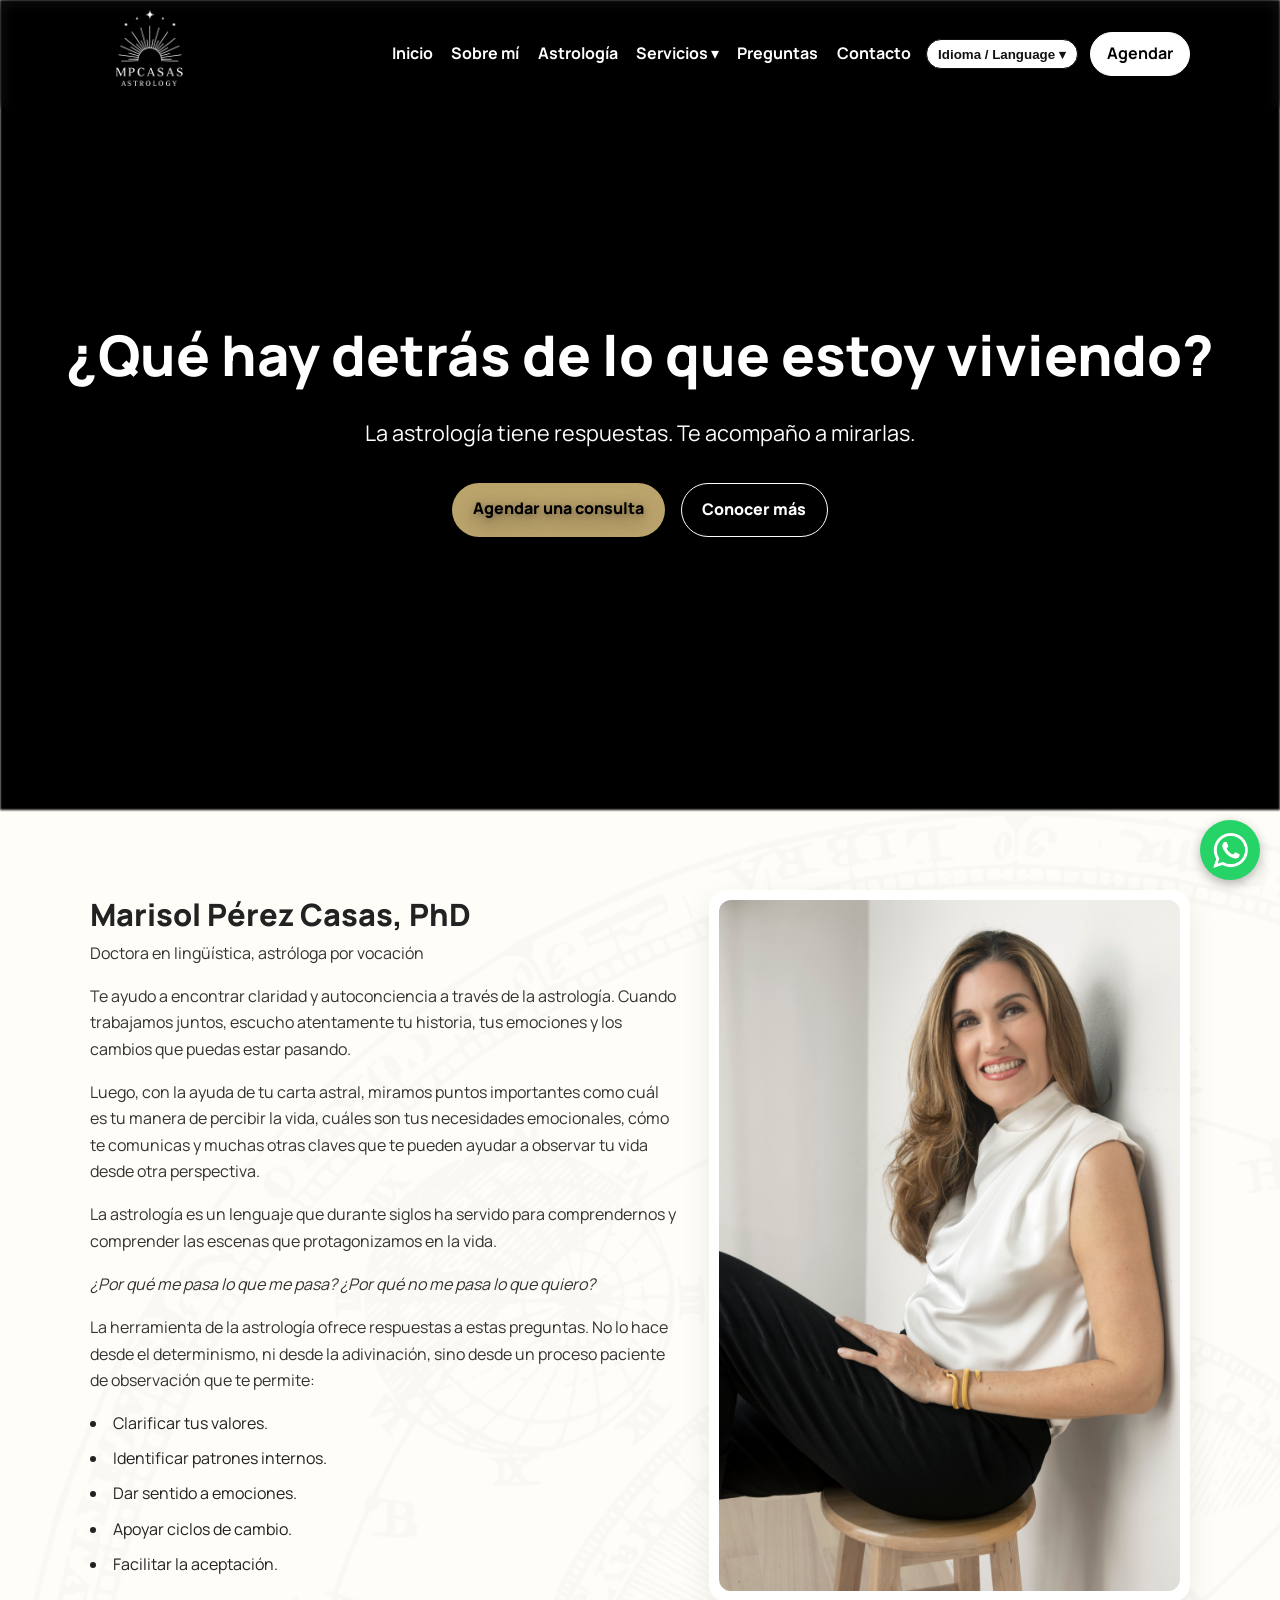
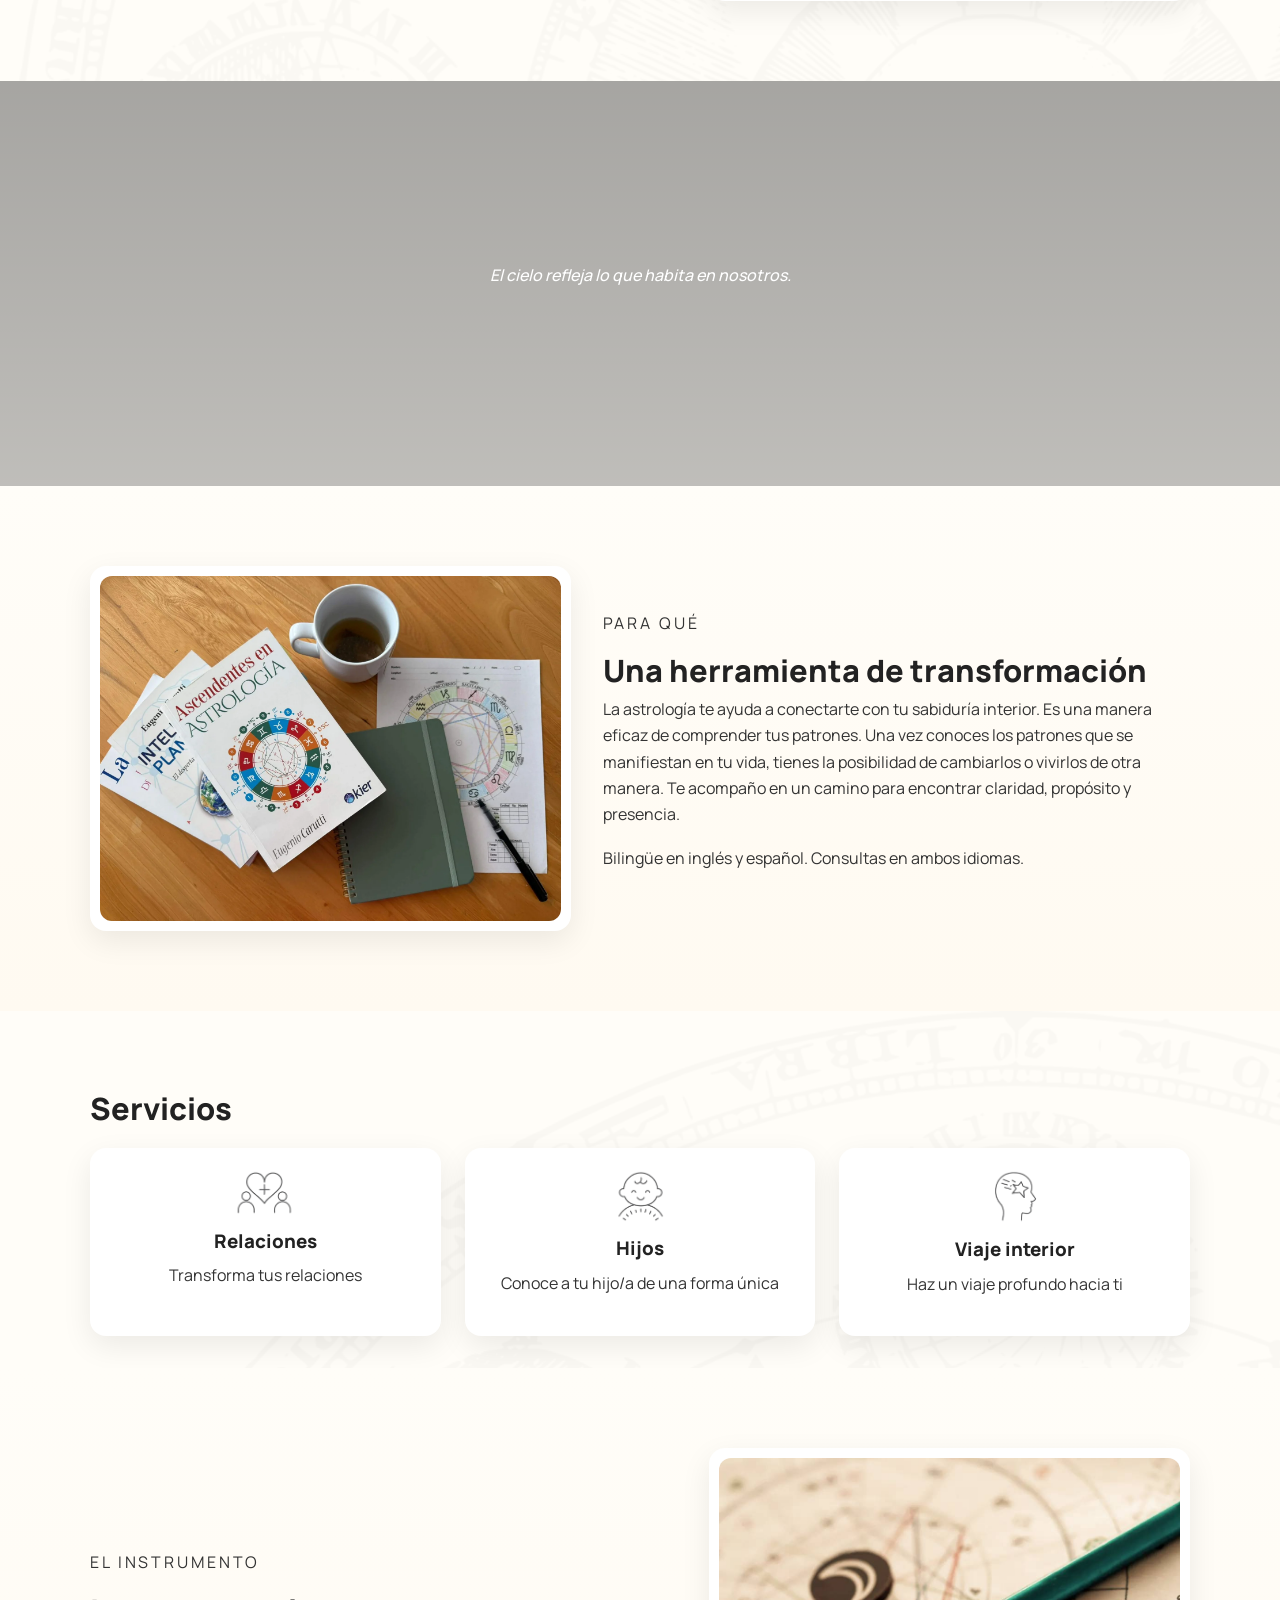
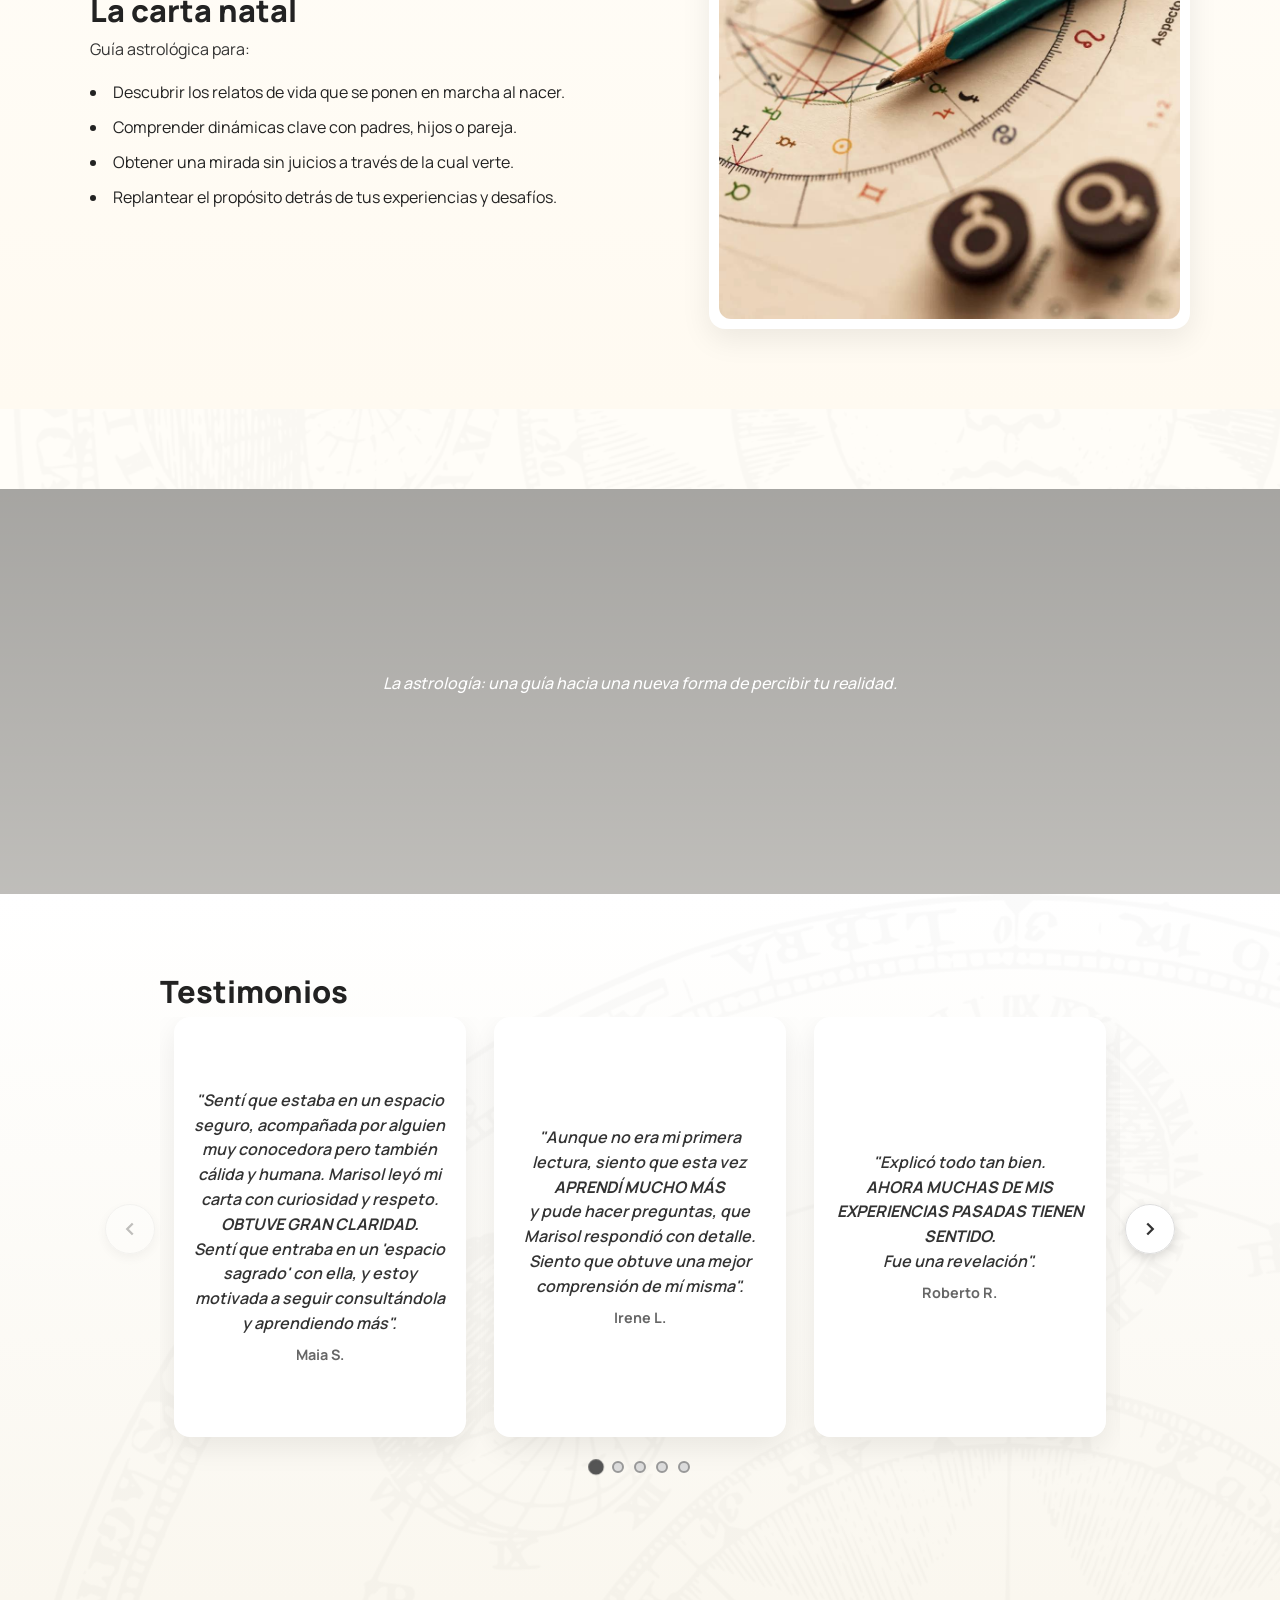
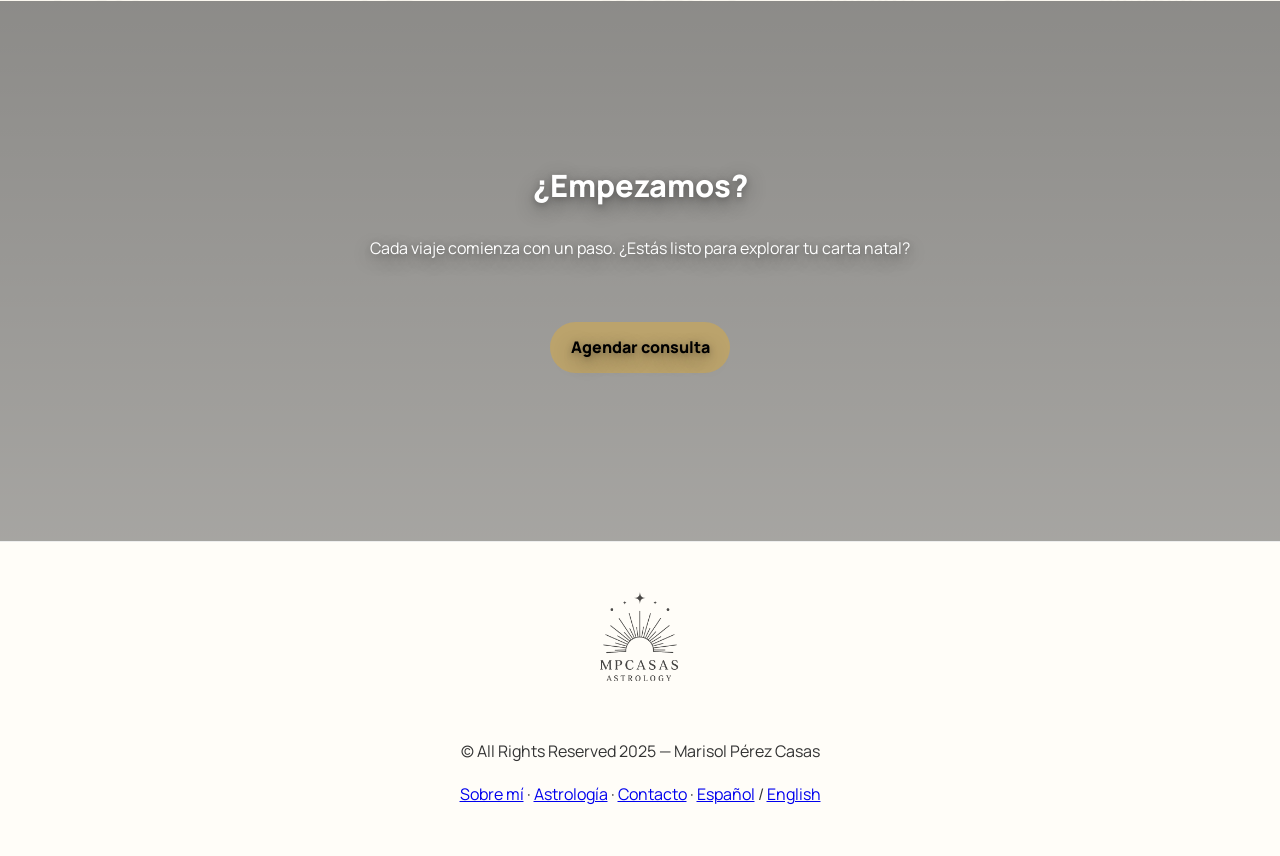
==== commit fe2a6349: "Add files via upload" ====
--- a/index.html
+++ b/index.html
@@ -19,6 +19,9 @@
       </a>
       <nav class="site-nav" aria-label="Principal">
         <!-- NAV (bilingüe) -->
+        <a class="i18n" data-lang="es" href="index.html">Inicio</a>
+        <a class="i18n" data-lang="en" href="index.html">Home</a>
+
         <a class="i18n" data-lang="es" href="sobre-mi.html">Sobre mí</a>
         <a class="i18n" data-lang="en" href="sobre-mi.html">About me</a>
 
@@ -54,8 +57,8 @@
           </div>
         </div>
 
-        <a class="btn i18n" data-lang="es" href="#cta">Agendar</a>
-        <a class="btn i18n" data-lang="en" href="#cta">Book</a>
+        <a class="btn i18n" data-lang="es" href="https://calendly.com/mpcasas/30min" target="_blank" rel="noopener">Agendar</a>
+        <a class="btn i18n" data-lang="en" href="https://calendly.com/mpcasas/30min" target="_blank" rel="noopener">Book</a>
       </nav>
       <button class="nav-toggle" aria-label="Abrir menú" aria-expanded="false">☰</button>
     </div>
@@ -76,8 +79,8 @@
         <p class="lead i18n" data-lang="en">Astrology has some answers. Let’s explore them.</p>
 
         <div class="cta-row">
-          <a class="btn btn-primary i18n" data-lang="es" href="#cta">Agendar una lectura</a>
-          <a class="btn btn-primary i18n" data-lang="en" href="#cta">Book a reading</a>
+          <a class="btn btn-primary i18n" data-lang="es" href="https://calendly.com/mpcasas/30min" target="_blank" rel="noopener">Agendar una consulta</a>
+          <a class="btn btn-primary i18n" data-lang="en" href="https://calendly.com/mpcasas/30min" target="_blank" rel="noopener">Book a reading</a>
 
           <a class="btn btn-ghost i18n" data-lang="es" href="#sobre-mi">Conocer más</a>
           <a class="btn btn-ghost i18n" data-lang="en" href="#sobre-mi">Learn more</a>
@@ -90,8 +93,8 @@
       <div class="wrap about-grid">
         <div>
 
-          <h2 class="section-title i18n" data-lang="es">Marisol Pérez Casas, PhD</h2>
-          <h2 class="section-title i18n" data-lang="en">Marisol Pérez-Casas, PhD</h2>
+          <h2 class="section-title i18n" data-lang="es">Marisol Pérez Casas,&nbsp;PhD</h2>
+          <h2 class="section-title i18n" data-lang="en">Marisol Pérez-Casas,&nbsp;PhD</h2>
 
           <p class="section-sub i18n" data-lang="es">Doctora en lingüística, astróloga por vocación</p>
           <p class="section-sub i18n" data-lang="en">Doctor in Linguistics, Astrologer by Vocation</p>
@@ -100,7 +103,7 @@
           <div class="i18n" data-lang="es">
             <p>Te ayudo a encontrar claridad y autoconciencia a través de la astrología. Cuando trabajamos juntos, escucho atentamente tu historia, tus emociones y los cambios que puedas estar pasando.</p>
             
-            <p>Luego, con la ayuda de tu carta astral, miramos puntos importantes como cuál es tu manera de percibir la vida, cuáles son tus necesidades emocionales, cómo te comunicas, y muchas otras claves que te pueden ayudar a observar tu vida desde otra perspectiva.</p>
+            <p>Luego, con la ayuda de tu carta astral, miramos puntos importantes como cuál es tu manera de percibir la vida, cuáles son tus necesidades emocionales, cómo te comunicas y muchas otras claves que te pueden ayudar a observar tu vida desde otra perspectiva.</p>
             
             <p>La astrología es un lenguaje que durante siglos ha servido para comprendernos y comprender las escenas que protagonizamos en la vida.</p>
             
@@ -121,7 +124,7 @@
           <div class="i18n" data-lang="en">
             <p>I help you find clarity and self-awareness through astrology. When we work together, I listen closely to your story, your emotions, and the transitions you may be moving through.</p>
             
-            <p>Then, with the help of your birth chart, we look at important points such as how you perceive life, what your emotional needs are, how you communicate, and many other key insights that can help you see your life from a different perspective.</p>
+            <p>Then, with the help of your birth chart, we look at important points such as how you perceive life, what your emotional needs are, how you communicate and many other key insights that can help you see your life from a different perspective.</p>
             
             <p>Astrology is a language that, for centuries, has helped us understand ourselves and the scenes we play out in life.</p>
             
@@ -215,8 +218,8 @@
             <h3 class="section-title i18n" data-lang="es">La carta natal</h3>
             <h3 class="section-title i18n" data-lang="en">The Natal Chart</h3>
 
-            <p class="section-sub i18n" data-lang="es">Guía astrológica con propósito</p>
-            <p class="section-sub i18n" data-lang="en">Astrological Guidance with Purpose</p>
+            <p class="section-sub i18n" data-lang="es">Guía astrológica para:</p>
+            <p class="section-sub i18n" data-lang="en">Astrological Guidance to:</p>
 
             <!-- ES -->
             <ul class="i18n" data-lang="es">
@@ -364,8 +367,8 @@
           <p class="on-dark i18n" data-lang="es">Cada viaje comienza con un paso. ¿Estás listo para explorar tu carta natal?</p>
           <p class="on-dark i18n" data-lang="en">Every journey begins with a step. Are you ready to explore your natal chart?</p>
 
-          <a class="btn btn-primary i18n" data-lang="es" href="#">Agendar lectura</a>
-          <a class="btn btn-primary i18n" data-lang="en" href="#">Book a reading</a>
+          <a class="btn btn-primary i18n" data-lang="es" href="https://calendly.com/mpcasas/30min" target="_blank" rel="noopener">Agendar consulta</a>
+          <a class="btn btn-primary i18n" data-lang="en" href="https://calendly.com/mpcasas/30min" target="_blank" rel="noopener">Book a reading</a>
         </div>
       </div>
     </section>
--- a/styles.css
+++ b/styles.css
@@ -80,8 +80,8 @@
   margin-bottom: .5em;
 }
 .lead{
-  font-size:1.35rem; /* AUMENTADO: de 1.1rem a 1.35rem */
-  max-width:28ch; /* AGREGADO: límite de ancho */
+  font-size:1.35rem;
+  max-width:50ch; /* AUMENTADO: de 28ch a 50ch para desktop */
   margin-inline:auto;
   margin-bottom:1.5em;
   color:#fff !important
@@ -432,6 +432,29 @@
   }
 }
 
+/* PARALLAX EN MÓVIL - iOS compatible */
+@media (max-width: 768px) {
+  .band::before {
+    background-attachment: scroll !important;
+    will-change: transform;
+  }
+}
+
+/* PARALLAX MÓVIL - Usar la variable que setea JavaScript */
+@media (max-width: 768px) {
+  .band::before {
+    background-attachment: scroll !important;
+    transform: translateY(var(--parallax-y, 0)) translateZ(0);
+    will-change: transform;
+  }
+  
+  .astro-band::before {
+    background-attachment: scroll !important;
+    transform: translateY(var(--parallax-y, 0)) translateZ(0);
+    will-change: transform;
+  }
+}
+
 .cta{position:relative;padding:0}
 .cta.cta-bg{background:url("./luna-atardecer.jpg?v=1") center/cover no-repeat;background-attachment:fixed;min-height:60vh}
 .cta-overlay{position:absolute;inset:0;background:linear-gradient(180deg,rgba(0,0,0,.45),rgba(0,0,0,.35));z-index:0}
@@ -524,8 +547,8 @@
   }
 
   .hero-content .lead {
-    font-size: 1.15rem; /* AUMENTADO: de 1rem a 1.15rem */
-    max-width: 24ch; /* AGREGADO: límite de ancho */
+    font-size: 1.15rem;
+    max-width: 24ch; /* En móvil sigue en 24ch */
   }
 
   /* Botones CTA apilados */
@@ -757,3 +780,14 @@
     background:#f5f5f5;
   }
 }
+
+/* CTA FINAL - Optimización para iOS */
+@media (max-width: 768px) {
+  .cta.cta-bg {
+    background-attachment: scroll !important; /* Fixed no funciona bien en iOS */
+    background-size: cover;
+    background-position: center;
+    min-height: 70vh; /* Un poco más alto para compensar */
+    image-rendering: -webkit-optimize-contrast; /* Mejora calidad en iOS */
+  }
+}
